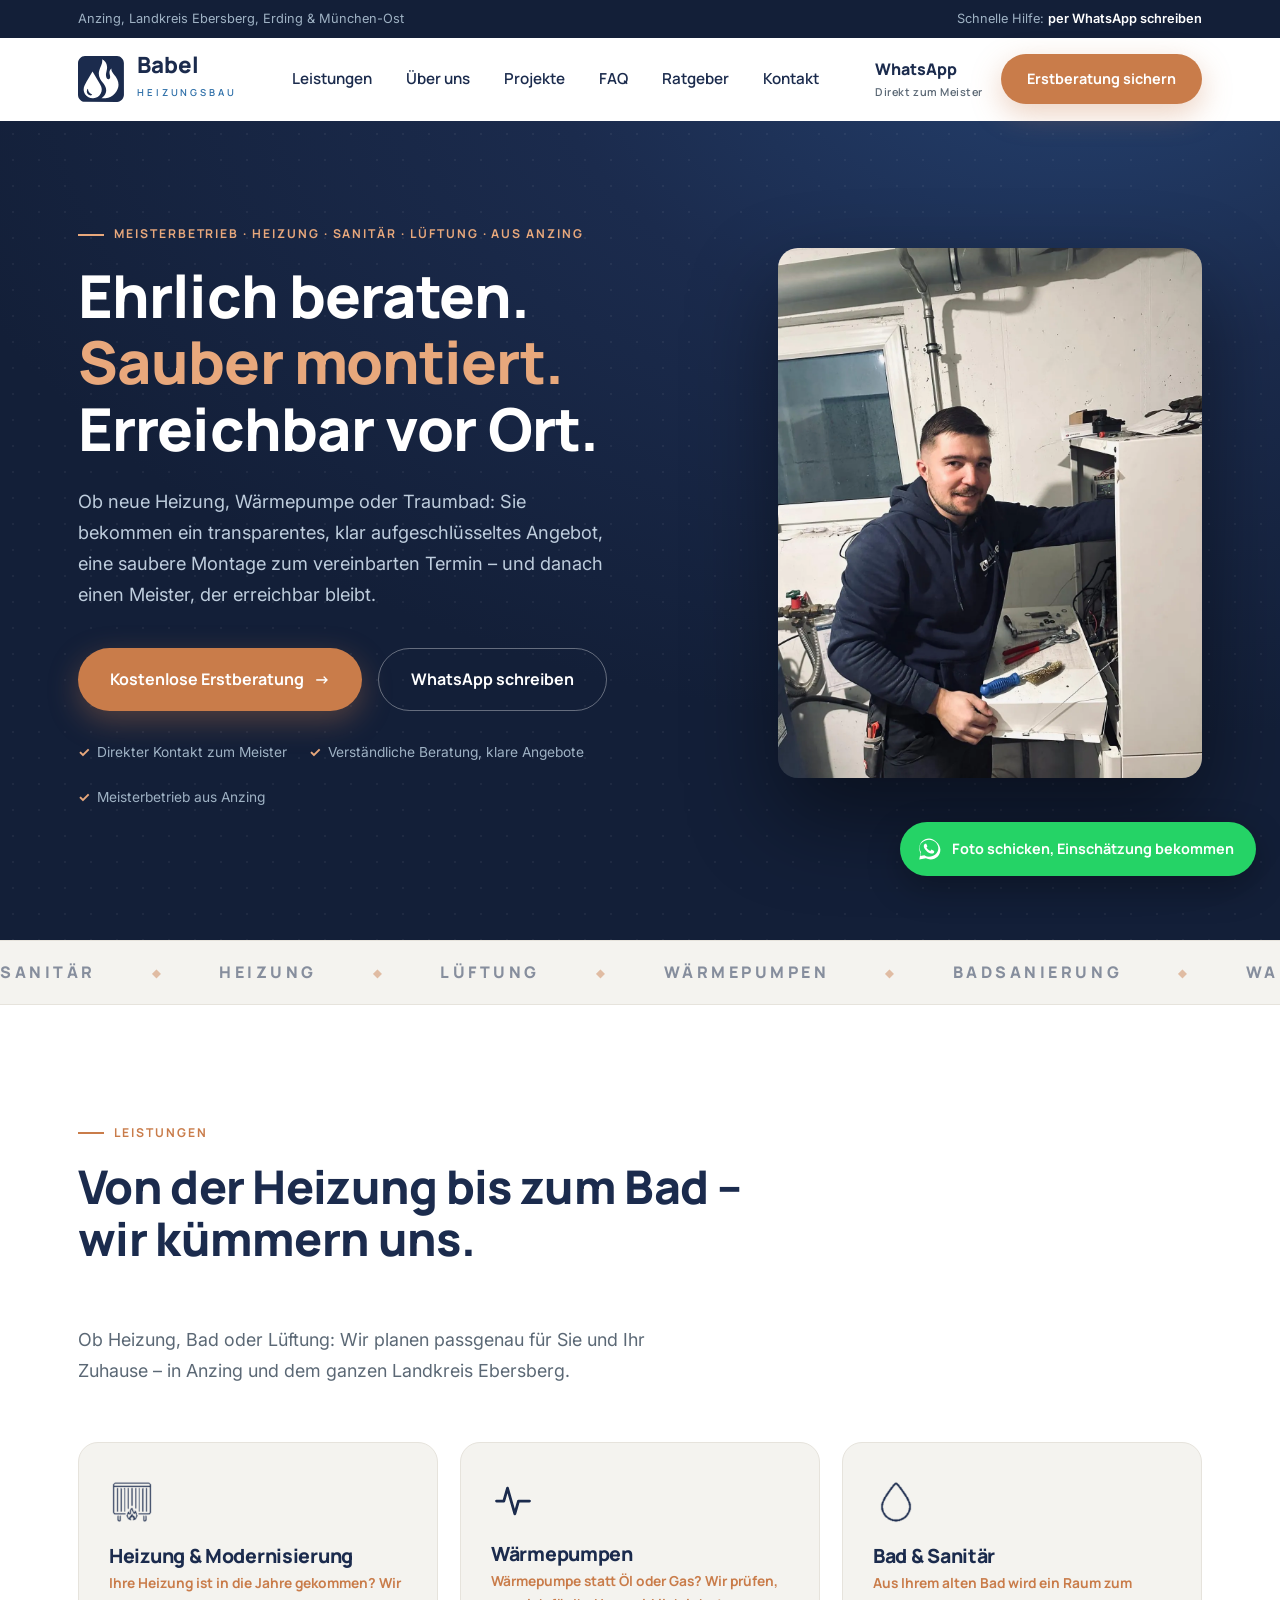
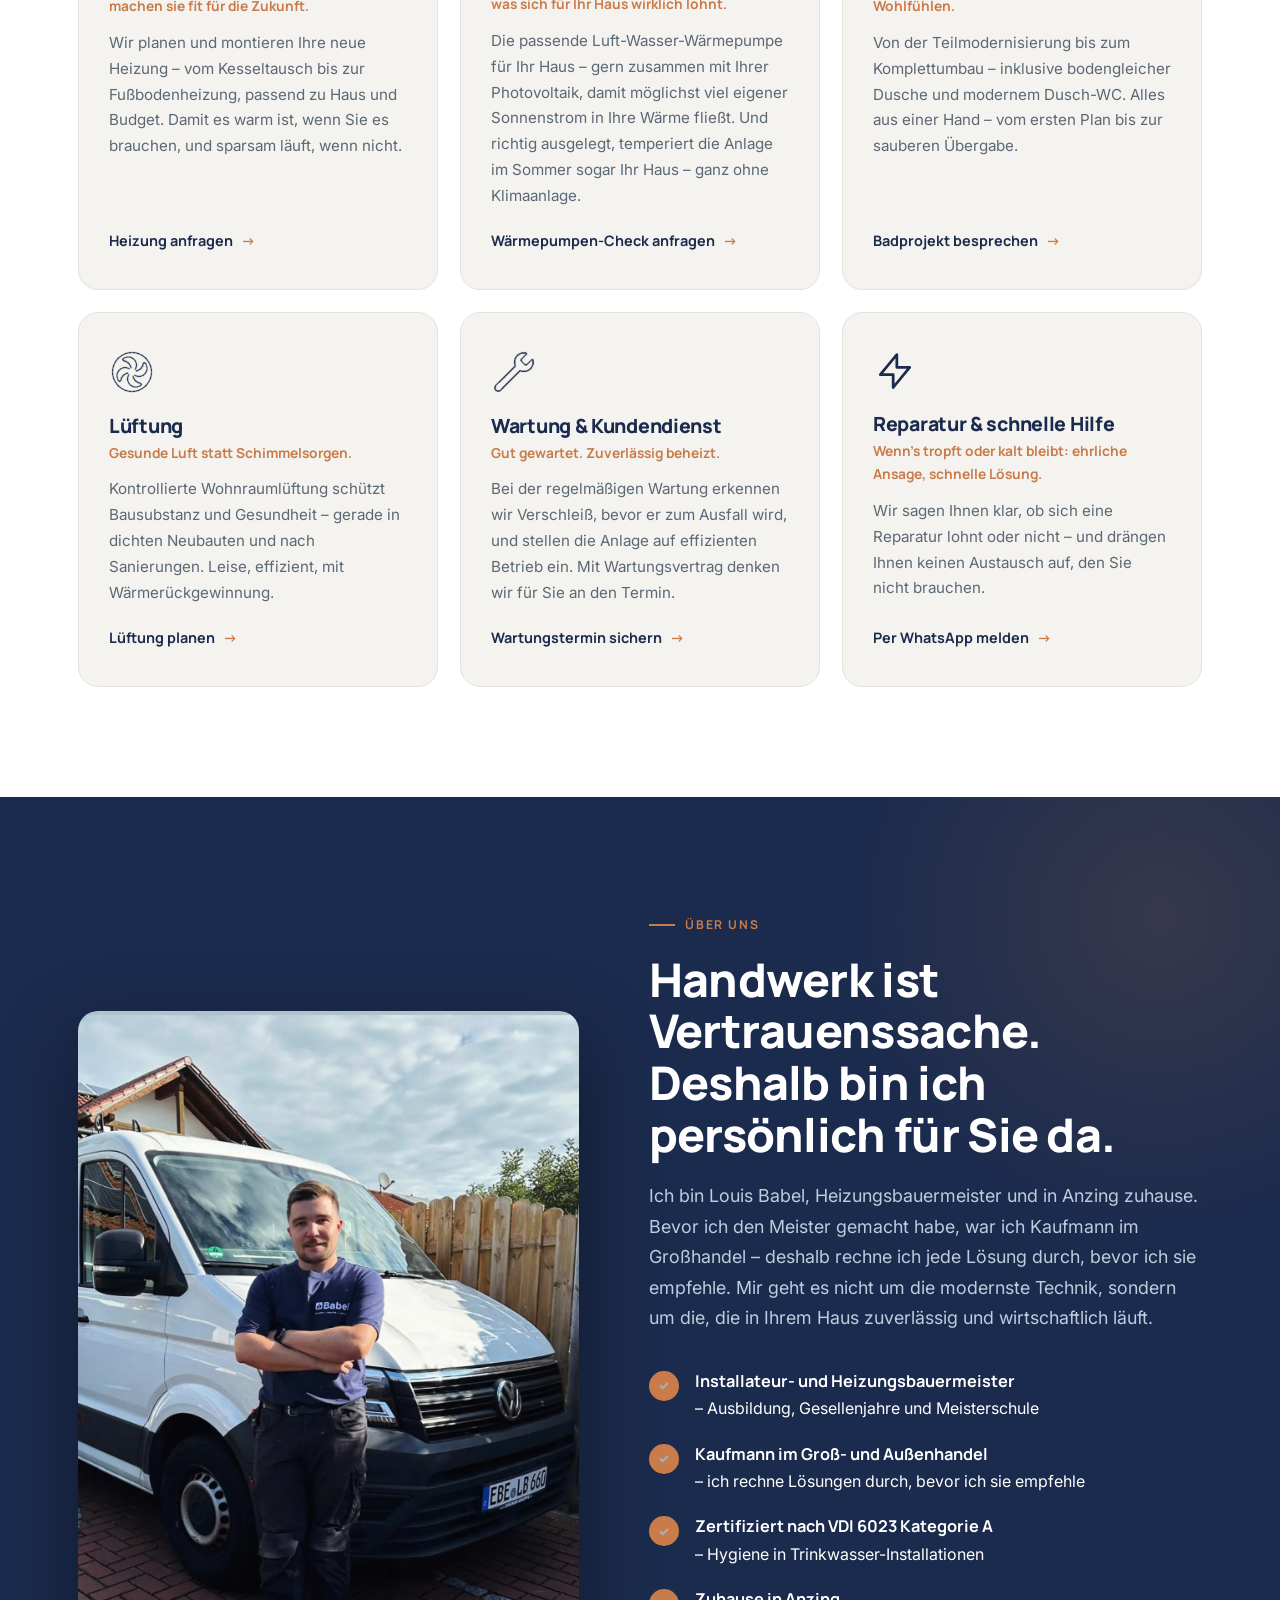
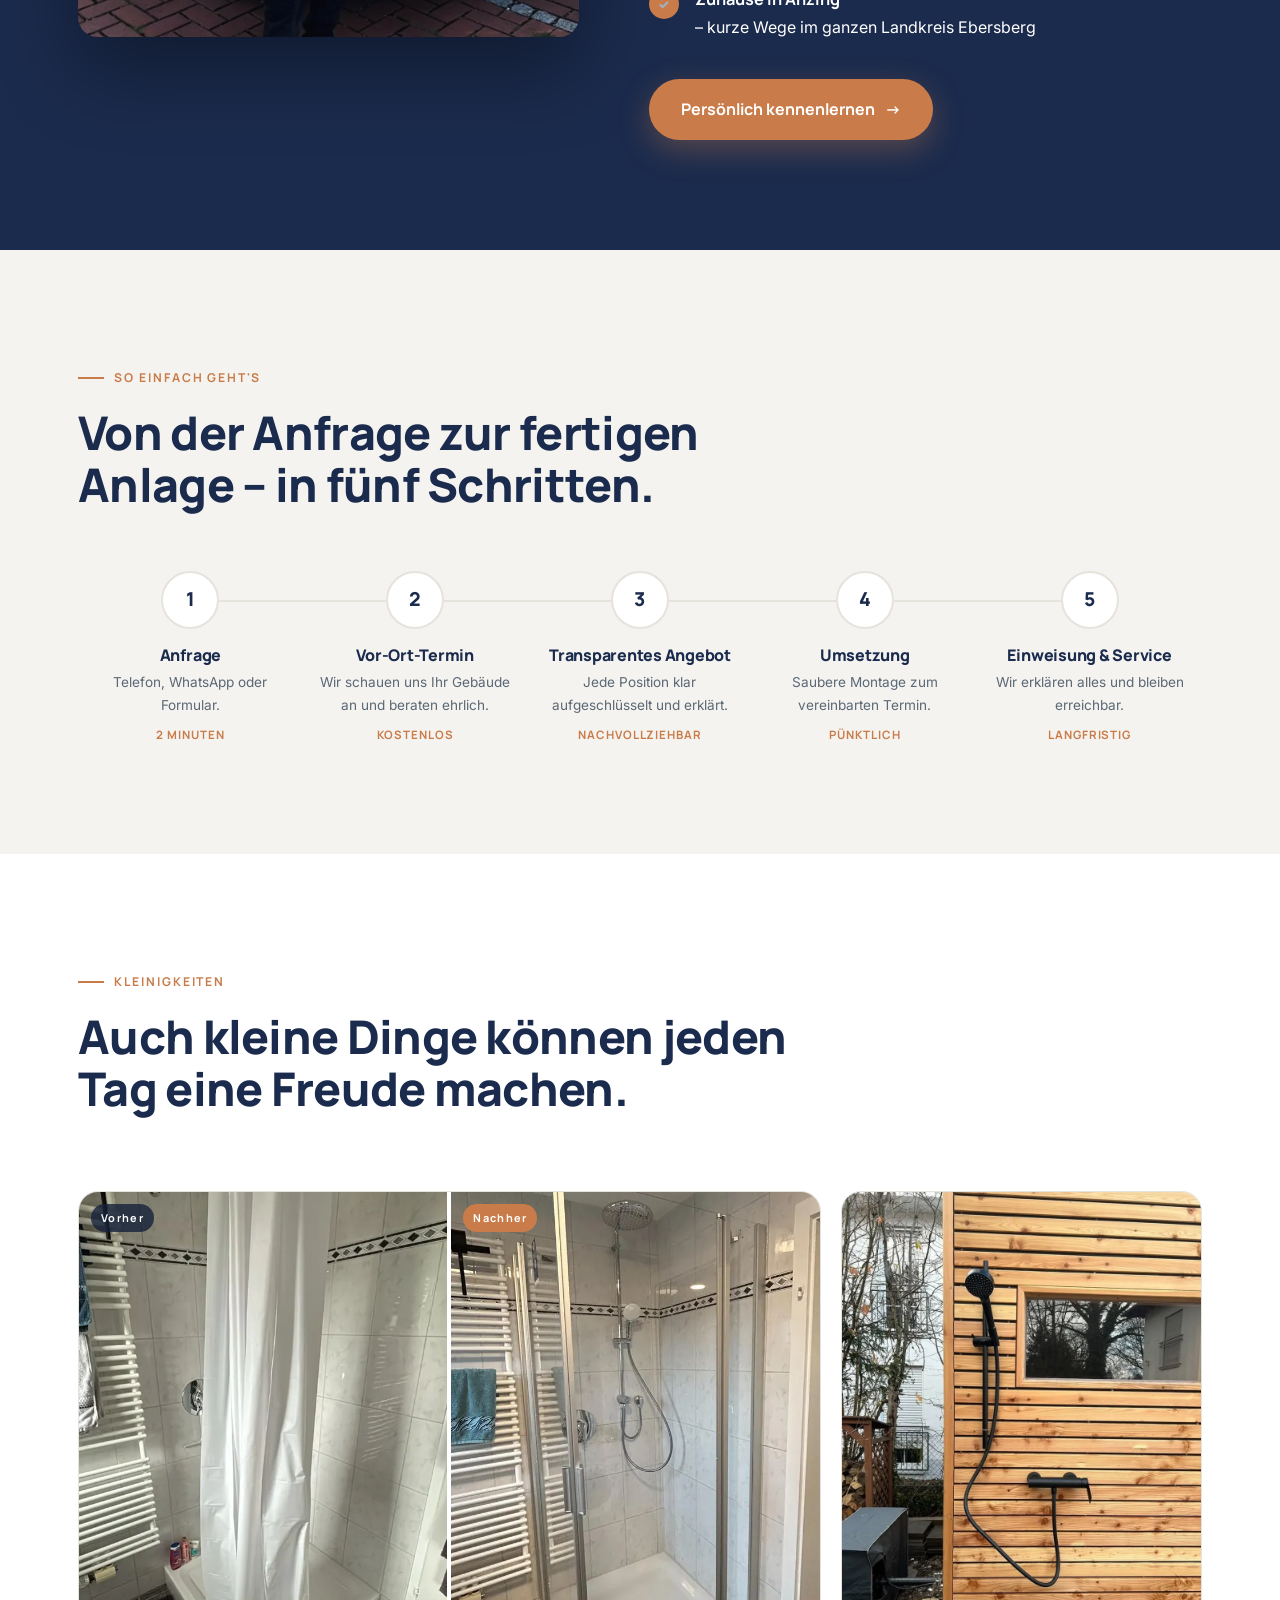
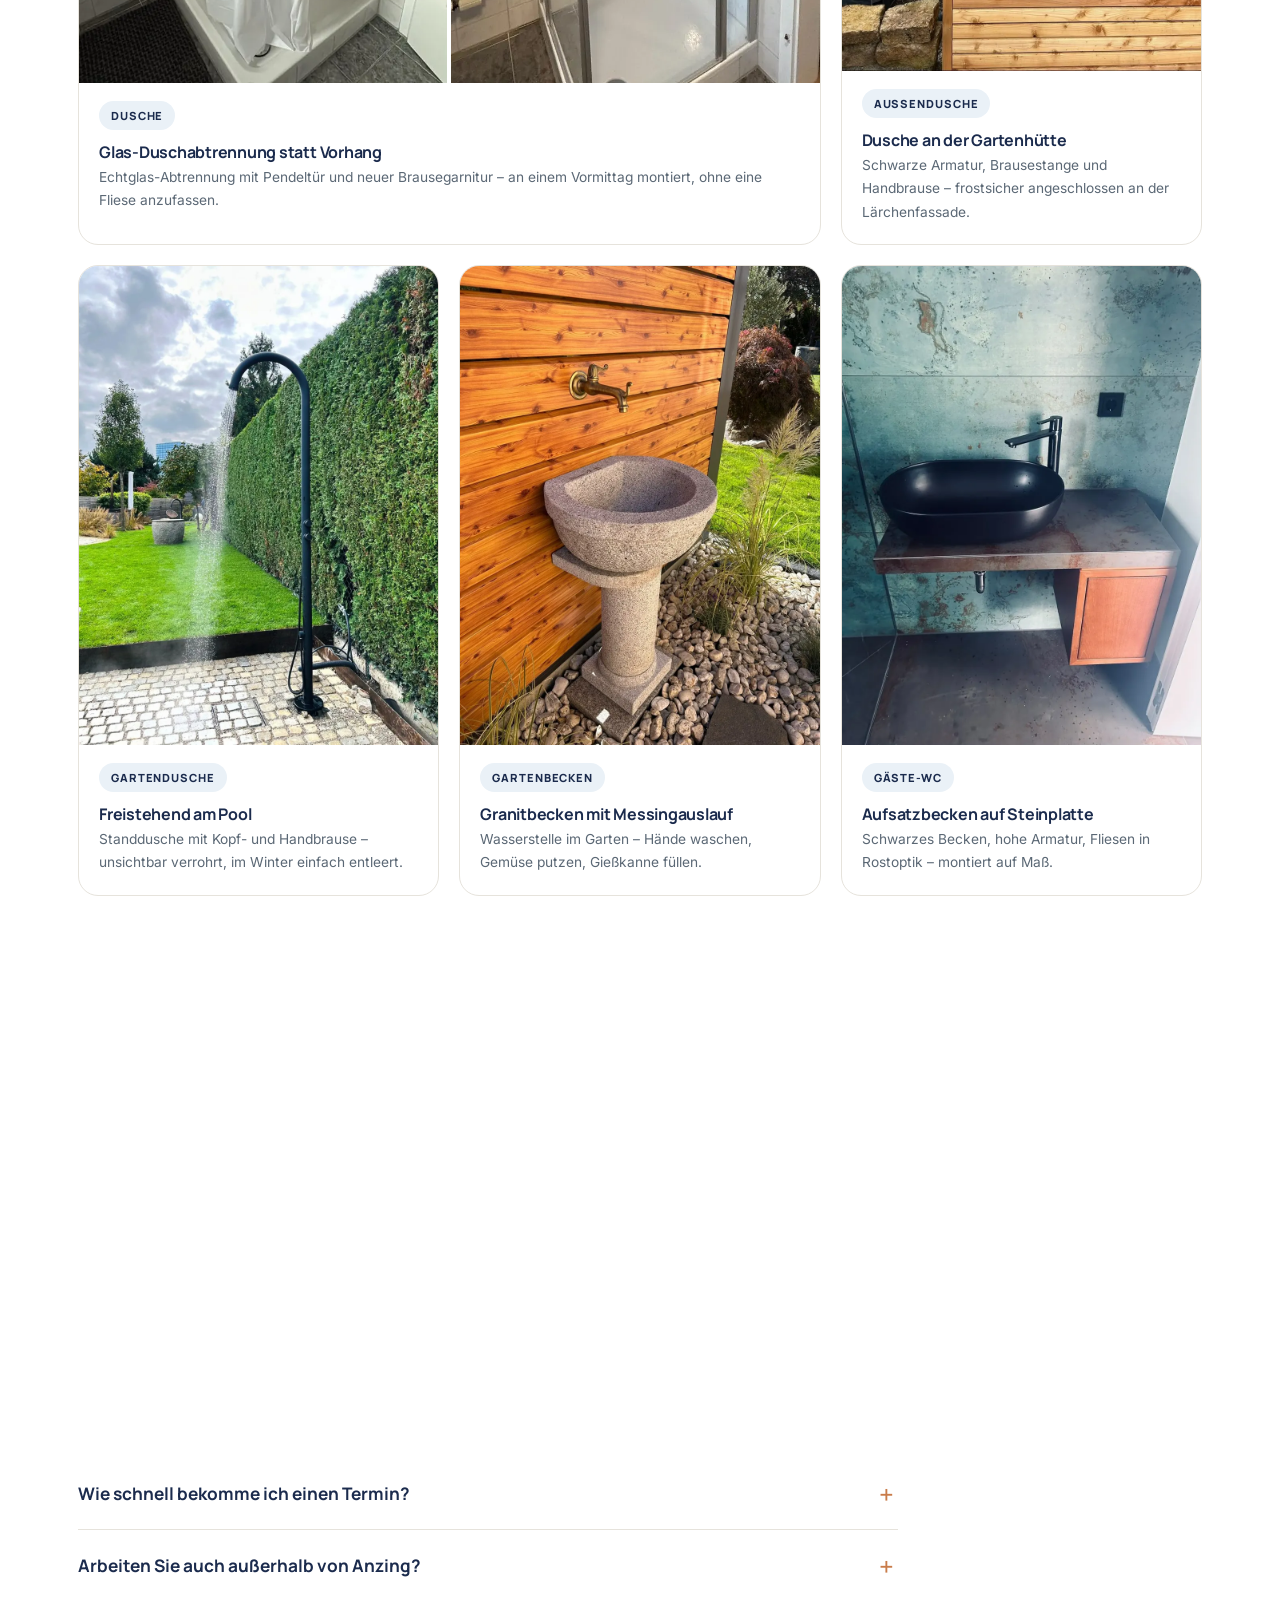
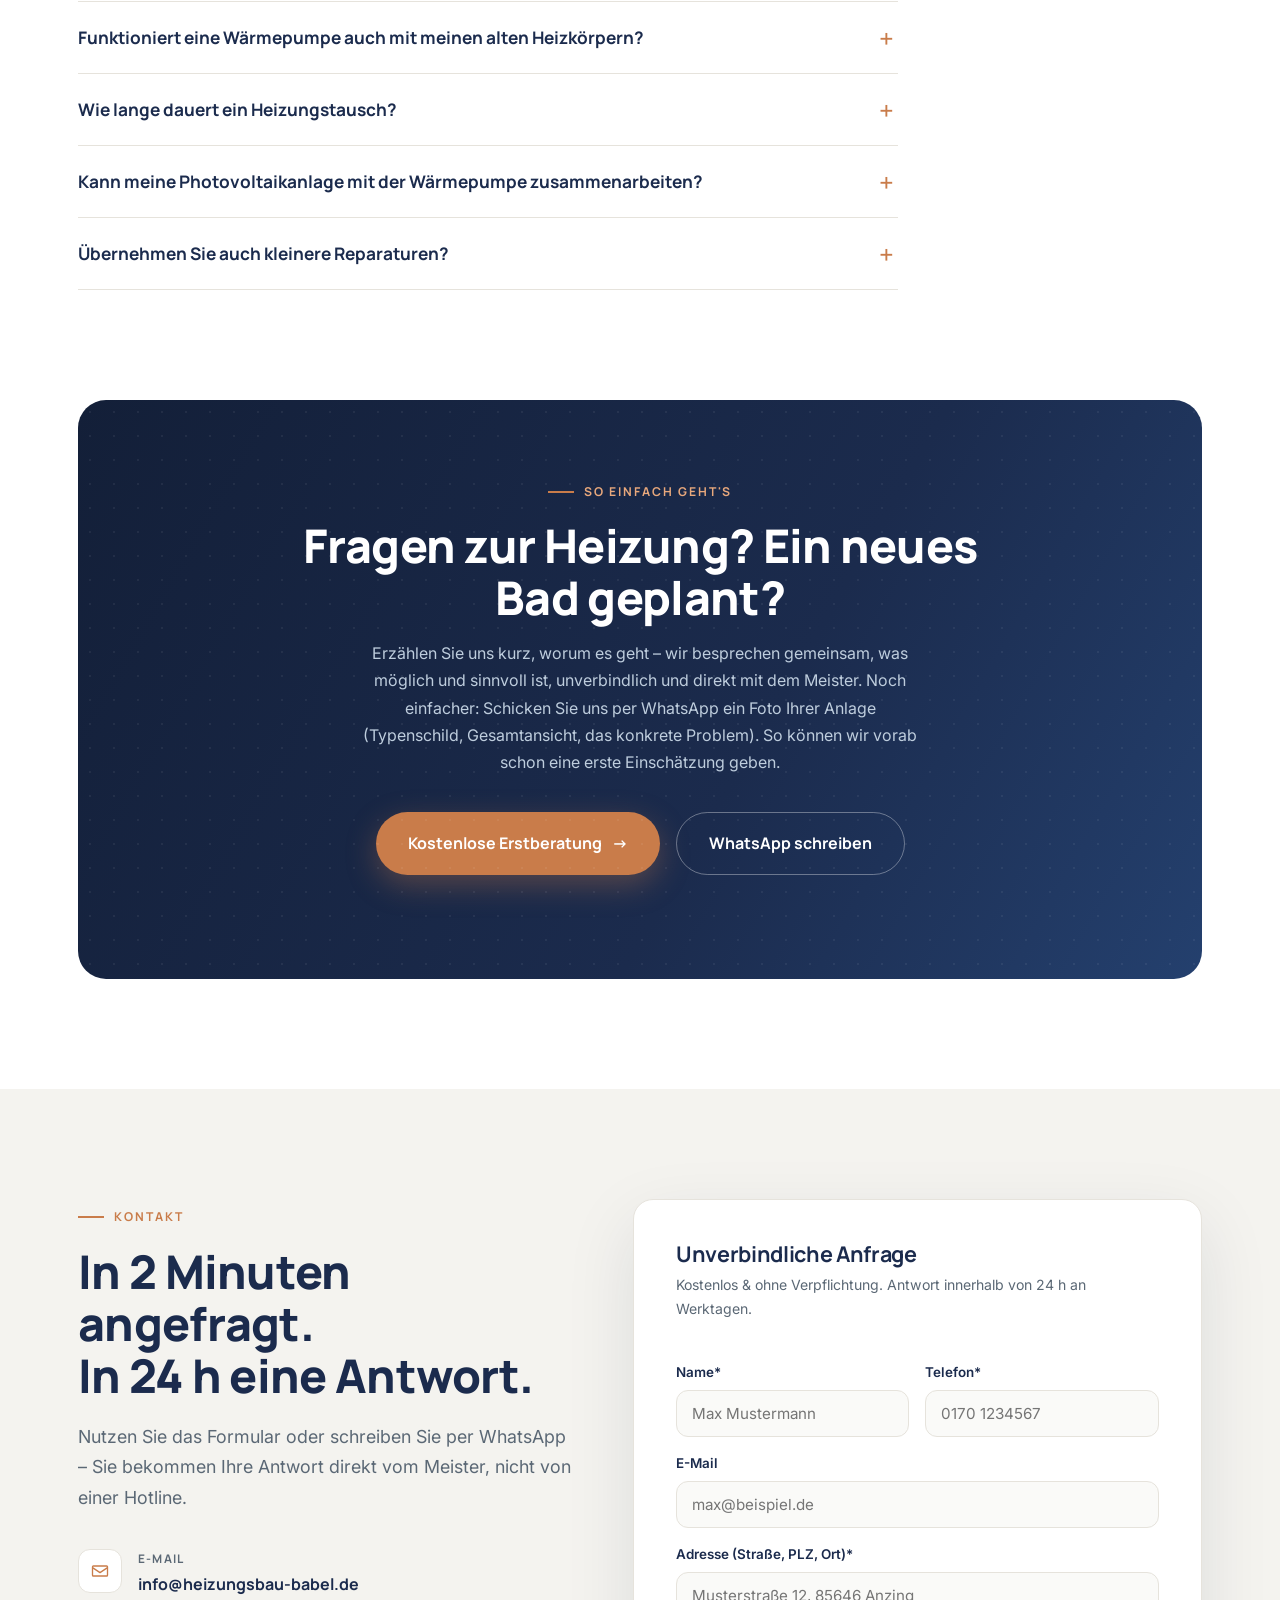
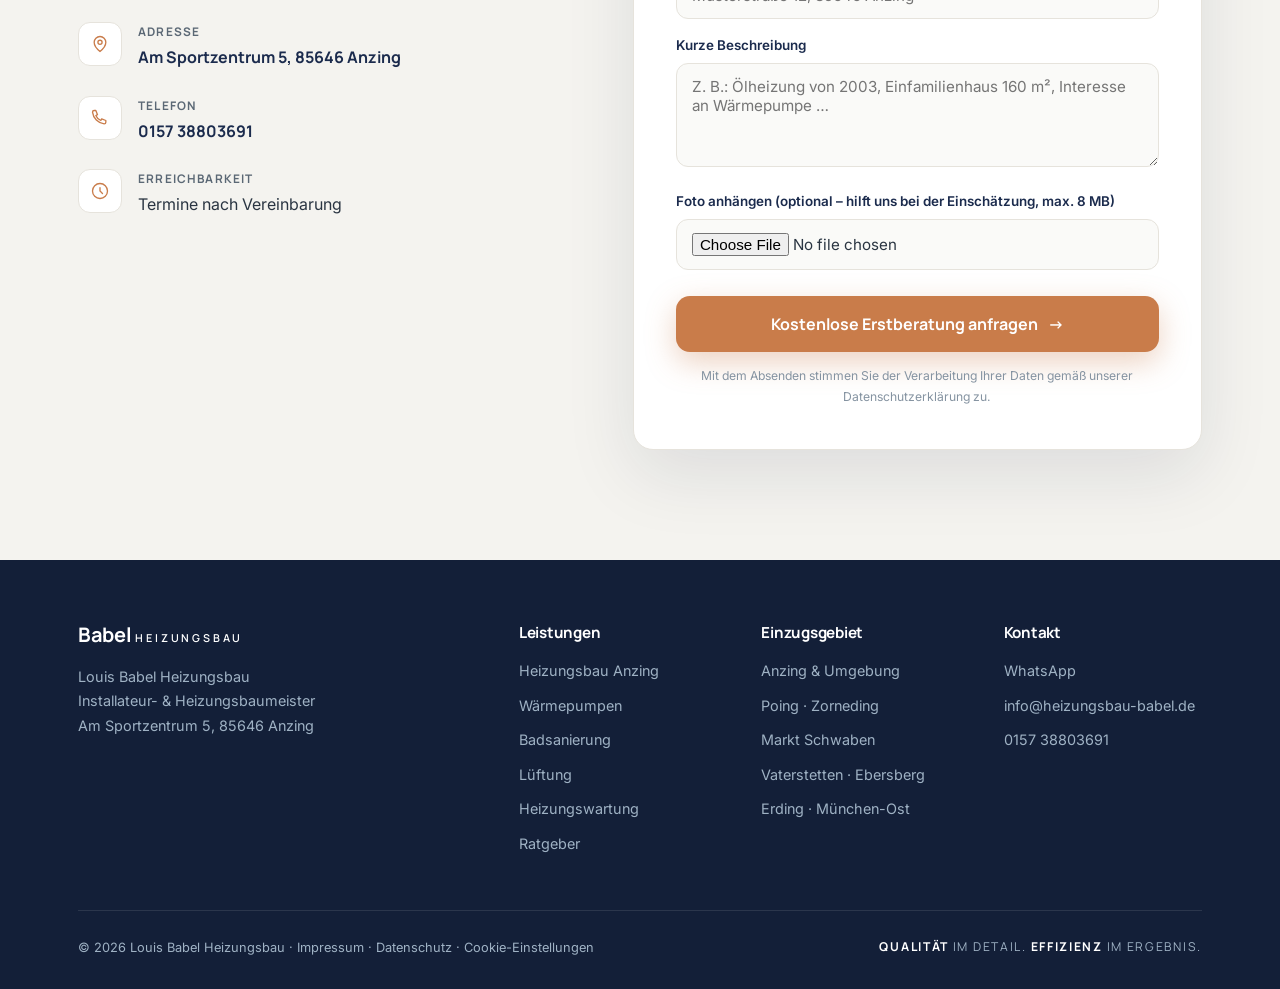
==== index.html @ 6661186c "Kleinigkeiten: Kartentitel Co-Authored-By: Claude Fable 5.1 <noreply@anthropic.com> Claude-Session: " ====
<!DOCTYPE html>
<html lang="de">
<head>
<meta charset="UTF-8">
<meta name="viewport" content="width=device-width, initial-scale=1.0">
<title>Heizungsbauer Anzing | Wärmepumpe, Heizung & Bad – Babel Heizungsbau</title>
<meta name="description" content="Meisterbetrieb für Heizung, Wärmepumpen, Bad & Lüftung in Anzing und dem Landkreis Ebersberg. Transparente Angebote, saubere Montage, ein Ansprechpartner. Jetzt kostenlose Erstberatung anfragen.">
<link rel="canonical" href="https://www.heizungsbau-babel.de/">
<meta property="og:title" content="Babel Heizungsbau – Ein warmes Zuhause. Klare Kosten. Ein Ansprechpartner.">
<meta property="og:description" content="Heizung, Wärmepumpe, Bad und Lüftung vom Meisterbetrieb in Anzing. Kostenlose Erstberatung, transparentes Angebot, saubere Umsetzung.">
<meta property="og:type" content="website">
<meta property="og:locale" content="de_DE">
<link rel="preconnect" href="https://fonts.googleapis.com">
<link rel="preconnect" href="https://fonts.gstatic.com" crossorigin>
<link href="https://fonts.googleapis.com/css2?family=Manrope:wght@500;600;700;800&family=Inter:wght@400;500;600&display=swap" rel="stylesheet">
<style>
:root{
  --marine:#1B2B4D; --marine-dark:#131F38; --marine-soft:#24406E;
  --blau:#2E6FA8; --blau-hell:#EAF1F7;
  --kupfer:#C97C4A; --kupfer-hell:#E8A87C; --kupfer-dunkel:#B36A3C;
  --grau:#F4F3EF; --linie:#E6E3DC; --text:#2A3542; --text-soft:#5B6875; --weiss:#FFFFFF;
  --radius:20px; --ease:cubic-bezier(.22,.9,.24,1);
}
*{margin:0;padding:0;box-sizing:border-box}
html{scroll-behavior:smooth}
::selection{background:var(--kupfer);color:#fff}
body{font-family:'Inter',sans-serif;color:var(--text);line-height:1.7;background:var(--weiss);-webkit-font-smoothing:antialiased}
h1,h2,h3,h4{font-family:'Manrope',sans-serif;color:var(--marine);line-height:1.12;letter-spacing:-.015em}
img{max-width:100%;display:block}
.wrap{max-width:1180px;margin:0 auto;padding:0 28px}
section{padding:110px 0}
.kicker{display:inline-flex;align-items:center;gap:10px;font-family:'Manrope',sans-serif;font-weight:700;font-size:.76rem;letter-spacing:.16em;text-transform:uppercase;color:var(--kupfer);margin-bottom:18px}
.kicker::before{content:"";width:26px;height:2px;background:var(--kupfer)}
h2{font-size:clamp(1.9rem,3.8vw,2.9rem);font-weight:800;margin-bottom:20px;max-width:720px}
.lead{font-size:1.12rem;color:var(--text-soft);max-width:620px}
.btn{display:inline-flex;align-items:center;gap:10px;font-family:'Manrope',sans-serif;font-weight:700;font-size:1rem;padding:17px 32px;border-radius:100px;text-decoration:none;transition:transform .3s var(--ease),box-shadow .3s var(--ease),background .3s;cursor:pointer;border:none}
.btn-primary{background:var(--kupfer);color:#fff;box-shadow:0 10px 30px rgba(201,124,74,.35)}
.btn-primary:hover{background:var(--kupfer-dunkel);transform:translateY(-3px);box-shadow:0 16px 36px rgba(201,124,74,.4)}
.btn-ghost{border:1.5px solid rgba(255,255,255,.35);color:#fff;background:transparent}
.btn-ghost:hover{background:rgba(255,255,255,.1);transform:translateY(-3px)}
.btn-dark{background:var(--marine);color:#fff}
.btn-dark:hover{background:var(--marine-dark);transform:translateY(-3px)}
.btn .arr{transition:transform .3s var(--ease)}
.btn:hover .arr{transform:translateX(4px)}

/* Reveal-Animationen */
.reveal{opacity:0;transform:translateY(36px);transition:opacity .9s var(--ease),transform .9s var(--ease)}
.reveal.in{opacity:1;transform:none}
.reveal-l{opacity:0;transform:translateX(-40px);transition:opacity .9s var(--ease),transform .9s var(--ease)}
.reveal-l.in{opacity:1;transform:none}
.reveal-r{opacity:0;transform:translateX(40px);transition:opacity .9s var(--ease),transform .9s var(--ease)}
.reveal-r.in{opacity:1;transform:none}
.d1{transition-delay:.12s}.d2{transition-delay:.24s}.d3{transition-delay:.36s}.d4{transition-delay:.48s}.d5{transition-delay:.6s}
@media (prefers-reduced-motion: reduce){
  .reveal,.reveal-l,.reveal-r{opacity:1;transform:none;transition:none}
  .marquee-track{animation:none!important}
}

/* Topbar + Header */
.topbar{background:var(--marine-dark);color:#9FB2C4;font-size:.8rem;padding:8px 0}
.topbar .wrap{display:flex;justify-content:space-between;gap:16px;flex-wrap:wrap}
.topbar a{color:#fff;text-decoration:none;font-weight:600}
header{position:sticky;top:0;z-index:100;background:rgba(255,255,255,.92);backdrop-filter:blur(14px);border-bottom:1px solid transparent;transition:box-shadow .3s,border-color .3s}
header.scrolled{border-color:var(--linie);box-shadow:0 8px 30px rgba(19,31,56,.07)}
.nav{display:flex;align-items:center;justify-content:space-between;height:82px}
.logo{display:flex;align-items:center;gap:13px;text-decoration:none}
.logo-text{font-family:'Manrope',sans-serif;color:var(--marine)}
.logo-text b{display:block;font-weight:800;font-size:1.4rem;line-height:1.05}
.logo-text span{font-weight:600;font-size:.6rem;letter-spacing:.3em;color:var(--blau)}
nav ul{display:flex;gap:34px;list-style:none}
nav a{font-family:'Manrope',sans-serif;font-weight:600;font-size:.95rem;color:var(--marine);text-decoration:none;position:relative;padding:6px 0}
nav a::after{content:"";position:absolute;left:0;bottom:0;width:0;height:2px;background:var(--kupfer);transition:width .3s var(--ease)}
nav a:hover::after{width:100%}
.nav-cta{display:flex;align-items:center;gap:18px}
.tel-head{font-family:'Manrope',sans-serif;font-weight:800;color:var(--marine);text-decoration:none;font-size:1rem}
.tel-head small{display:block;font-weight:600;font-size:.68rem;color:var(--text-soft);letter-spacing:.05em}
.burger{display:none;background:none;border:none;font-size:1.7rem;color:var(--marine);cursor:pointer}

/* Hero */
.hero{background:radial-gradient(1200px 700px at 85% -10%,var(--marine-soft) 0%,var(--marine) 45%,var(--marine-dark) 100%);color:#fff;padding:96px 0 130px;position:relative;overflow:hidden}
.hero::before{content:"";position:absolute;inset:0;background-image:radial-gradient(rgba(255,255,255,.05) 1px,transparent 1px);background-size:26px 26px;pointer-events:none}
.hero .wrap{position:relative;display:grid;grid-template-columns:1.2fr .8fr;gap:64px;align-items:center}
.hero-visual{justify-self:end;width:100%;max-width:440px}
.hero .kicker{color:var(--kupfer-hell)}
.hero .kicker::before{background:var(--kupfer-hell)}
.hero h1{color:#fff;font-size:clamp(2.3rem,5vw,3.7rem);font-weight:800;margin-bottom:24px}
.hero h1 em{font-style:normal;color:var(--kupfer-hell)}
.hero p{font-size:1.14rem;color:#BECDDD;max-width:540px;margin-bottom:38px}
.hero-btns{display:flex;gap:16px;flex-wrap:wrap;margin-bottom:30px}
.hero-trust{display:flex;gap:22px;flex-wrap:wrap;font-size:.86rem;color:#9FB2C4}
.hero-trust span{display:flex;align-items:center;gap:7px}
.hero-trust b{color:var(--kupfer-hell)}
.hero-visual{position:relative}
.hero-img{border-radius:var(--radius);overflow:hidden;box-shadow:0 40px 90px rgba(0,0,0,.45);aspect-ratio:4/5;max-height:600px}
.hero-img picture,.hero-img img{display:block;width:100%;height:100%;object-fit:cover;object-position:center 30%}
.hero-img img{width:100%;aspect-ratio:4/5;object-fit:cover}
.float-card{position:absolute;left:-40px;bottom:36px;background:rgba(255,255,255,.97);color:var(--text);border-radius:16px;padding:18px 22px;max-width:270px;box-shadow:0 24px 60px rgba(0,0,0,.35);animation:floaty 5.5s ease-in-out infinite}
.float-card b{font-family:'Manrope',sans-serif;color:var(--marine);display:block;margin-bottom:4px;font-size:.95rem}
.float-card small{font-size:.82rem;color:var(--text-soft);line-height:1.5;display:block}
.badge{position:absolute;top:-20px;right:-14px;background:var(--kupfer);color:#fff;font-family:'Manrope',sans-serif;font-weight:800;font-size:.78rem;letter-spacing:.1em;padding:12px 20px;border-radius:100px;box-shadow:0 14px 34px rgba(201,124,74,.5);animation:floaty 4.5s ease-in-out infinite reverse}
@keyframes floaty{0%,100%{transform:translateY(0)}50%{transform:translateY(-10px)}}

/* Marquee */
.marquee{background:var(--grau);border-top:1px solid var(--linie);border-bottom:1px solid var(--linie);overflow:hidden;padding:18px 0}
.marquee-track{display:flex;gap:56px;white-space:nowrap;animation:marq 30s linear infinite;width:max-content}
.marquee-track span{font-family:'Manrope',sans-serif;font-weight:800;font-size:1rem;letter-spacing:.22em;color:var(--marine);opacity:.5;display:flex;align-items:center;gap:56px}
.marquee-track span::after{content:"◆";color:var(--kupfer);font-size:.7rem;opacity:.9}
@keyframes marq{to{transform:translateX(-50%)}}

/* Leistungen */
.services{background:var(--weiss)}
.sec-head{display:flex;justify-content:space-between;align-items:flex-end;gap:40px;flex-wrap:wrap;margin-bottom:56px}
.cards{display:grid;grid-template-columns:repeat(3,1fr);gap:22px}
.card{background:var(--grau);border:1px solid var(--linie);border-radius:var(--radius);padding:36px 30px;transition:transform .4s var(--ease),box-shadow .4s var(--ease),background .4s;display:flex;flex-direction:column;position:relative;overflow:hidden}
.card::after{content:"";position:absolute;inset:auto -30% -60% auto;width:220px;height:220px;border-radius:50%;background:radial-gradient(circle,rgba(201,124,74,.14),transparent 70%);opacity:0;transition:opacity .4s}
.card:hover{transform:translateY(-7px);box-shadow:0 26px 60px rgba(19,31,56,.12);background:#fff}
.card:hover::after{opacity:1}
.card .icon-img{width:46px;height:46px;margin-bottom:20px;object-fit:contain}
.card svg{width:44px;height:44px;stroke:var(--marine);margin-bottom:20px}
.card h3{font-size:1.22rem;font-weight:800;margin-bottom:4px}
.card .benefit{font-size:.86rem;font-weight:700;color:var(--kupfer);font-family:'Manrope',sans-serif;margin-bottom:12px;display:block}
.card p{font-size:.95rem;color:var(--text-soft);flex:1}
.card a{font-family:'Manrope',sans-serif;font-weight:700;font-size:.9rem;color:var(--marine);text-decoration:none;margin-top:20px;display:inline-flex;align-items:center;gap:8px}
.card a .arr{transition:transform .3s var(--ease);color:var(--kupfer)}
.card a:hover .arr{transform:translateX(5px)}

/* Warum / Nutzen */
.why{background:var(--marine);color:#fff;position:relative;overflow:hidden}
.why::before{content:"";position:absolute;right:-200px;top:-200px;width:640px;height:640px;border-radius:50%;background:radial-gradient(circle,rgba(201,124,74,.16),transparent 70%)}
.why h2,.why h3{color:#fff}
.why .wrap{display:grid;grid-template-columns:.95fr 1.05fr;gap:70px;align-items:center;position:relative}
.why-img{border-radius:var(--radius);overflow:hidden;box-shadow:0 30px 80px rgba(0,0,0,.4)}
.why-img picture{display:block;aspect-ratio:4/5}
.why-img img{display:block;width:100%;height:100%;object-fit:cover;object-position:center 20%;transition:transform 1.2s var(--ease)}
.why-img:hover img{transform:scale(1.04)}
.img-placeholder{aspect-ratio:4/5;background:linear-gradient(160deg,var(--marine-soft),var(--marine-dark));display:flex;align-items:center;justify-content:center;text-align:center;color:#7E97AE;font-family:'Manrope',sans-serif;font-weight:600;letter-spacing:.1em;font-size:.85rem;line-height:2;padding:24px}
.why .lead{color:#BECDDD}
.why-list{list-style:none;margin:34px 0 38px;display:grid;gap:18px}
.why-list li{display:flex;gap:16px;align-items:flex-start}
.why-list .tick{flex-shrink:0;width:30px;height:30px;border-radius:50%;background:var(--kupfer);display:flex;align-items:center;justify-content:center;font-weight:800;font-size:.8rem;margin-top:3px}
.why-list b{font-family:'Manrope',sans-serif;display:block;font-size:1.02rem}
.why-list span{font-size:.9rem;color:#9FB2C4}

/* Prozess */
.process{background:var(--grau)}
.steps{display:grid;grid-template-columns:repeat(5,1fr);gap:0;margin-top:60px;position:relative}
.steps::before{content:"";position:absolute;top:29px;left:9%;right:9%;height:2px;background:var(--linie)}
.step{text-align:center;padding:0 14px;position:relative}
.step-nr{width:58px;height:58px;border-radius:50%;background:#fff;border:2px solid var(--linie);color:var(--marine);font-family:'Manrope',sans-serif;font-weight:800;font-size:1.2rem;display:flex;align-items:center;justify-content:center;margin:0 auto 18px;position:relative;z-index:1;transition:background .4s,color .4s,border-color .4s,transform .4s var(--ease)}
.step:hover .step-nr{background:var(--kupfer);border-color:var(--kupfer);color:#fff;transform:scale(1.1)}
.step h4{font-size:1rem;font-weight:800;margin-bottom:6px}
.step p{font-size:.85rem;color:var(--text-soft)}
.step small{display:block;font-family:'Manrope',sans-serif;font-weight:700;font-size:.72rem;letter-spacing:.08em;color:var(--kupfer);margin-top:8px;text-transform:uppercase}

/* Referenzen */
.refs{background:var(--weiss)}
.ref-grid{display:grid;grid-template-columns:repeat(3,1fr);gap:24px}
.ref{border-radius:var(--radius);overflow:hidden;position:relative;border:1px solid var(--linie);background:#fff;transition:transform .4s var(--ease),box-shadow .4s var(--ease)}
.ref:hover{transform:translateY(-7px);box-shadow:0 30px 70px rgba(19,31,56,.14)}
.ref-img{aspect-ratio:16/11;overflow:hidden}
.ref-img img{width:100%;height:100%;object-fit:cover;transition:transform 1.1s var(--ease)}
.ref:hover .ref-img img{transform:scale(1.06)}
.ref-body{padding:26px}
.ref-body .tag{display:inline-block;background:var(--blau-hell);color:var(--marine);font-size:.7rem;font-weight:800;font-family:'Manrope',sans-serif;letter-spacing:.08em;padding:5px 12px;border-radius:100px;margin-bottom:14px}
.ref-body h3{font-size:1.08rem;margin-bottom:8px}
.ref-body p{font-size:.9rem;color:var(--text-soft)}
.ref-body em{color:var(--kupfer);font-style:normal;font-weight:600}
.ref-grid-4{grid-template-columns:repeat(3,1fr);gap:20px}
.ref-grid-4 .ref-wide{grid-column:span 2}
.ref-grid-4 .ref-wide .ref-img{aspect-ratio:auto;display:grid;grid-template-columns:1fr 1fr;gap:4px}
.ref-grid-4 .ref-wide .ref-img picture{position:relative;aspect-ratio:3/4;display:block;overflow:hidden}
.ref-grid-4 .ref-wide .ref-img img{width:100%;height:100%;object-fit:cover}
.ba-label{position:absolute;left:12px;top:12px;background:rgba(19,31,56,.78);color:#fff;font-family:'Manrope',sans-serif;font-weight:700;font-size:.68rem;letter-spacing:.12em;padding:5px 10px;border-radius:100px;z-index:2}
.ba-label.after{background:var(--kupfer)}
.ref-grid-4 .ref-img{aspect-ratio:3/4}
.ref-grid-4 .ref-body{padding:18px 20px 20px}
.ref-grid-4 .ref-body h3{font-size:1rem;margin-bottom:4px}
.ref-grid-4 .ref-body p{font-size:.86rem}

/* Stimmen */
.quotes-sec{background:var(--grau)}
.quotes{display:grid;grid-template-columns:repeat(3,1fr);gap:22px}
.quote{background:#fff;border:1px solid var(--linie);border-radius:var(--radius);padding:34px;position:relative;transition:transform .4s var(--ease),box-shadow .4s var(--ease)}
.quote:hover{transform:translateY(-6px);box-shadow:0 24px 56px rgba(19,31,56,.1)}
.quote::before{content:"“";position:absolute;top:14px;right:26px;font-family:'Manrope',sans-serif;font-size:5rem;line-height:1;color:var(--kupfer);opacity:.16}
.stars{color:var(--kupfer);letter-spacing:4px;margin-bottom:16px;font-size:.95rem}
.quote p{font-size:.97rem;color:var(--text);margin-bottom:18px}
.quote b{font-family:'Manrope',sans-serif;color:var(--marine);font-size:.88rem}
.quote small{display:block;color:var(--text-soft);font-size:.78rem}

/* FAQ */
.faq{background:var(--weiss)}
.faq-list{max-width:820px;margin-top:48px}
.faq-item{border-bottom:1px solid var(--linie)}
.faq-q{width:100%;background:none;border:none;text-align:left;font-family:'Manrope',sans-serif;font-weight:700;font-size:1.08rem;color:var(--marine);padding:24px 44px 24px 0;cursor:pointer;position:relative}
.faq-q::after{content:"+";position:absolute;right:4px;top:50%;transform:translateY(-50%);font-size:1.6rem;font-weight:500;color:var(--kupfer);transition:transform .35s var(--ease)}
.faq-item.open .faq-q::after{transform:translateY(-50%) rotate(45deg)}
.faq-a{max-height:0;overflow:hidden;transition:max-height .5s var(--ease)}
.faq-a p{padding:0 0 24px;color:var(--text-soft);font-size:.97rem;max-width:700px}

/* CTA Panel */
.cta-panel{background:var(--weiss);padding-top:0}
.cta-inner{background:linear-gradient(120deg,var(--marine-dark),var(--marine) 60%,var(--marine-soft));border-radius:28px;padding:74px 60px;text-align:center;color:#fff;position:relative;overflow:hidden}
.cta-inner::before{content:"";position:absolute;inset:0;background-image:radial-gradient(rgba(255,255,255,.06) 1px,transparent 1px);background-size:24px 24px}
.cta-inner h2{color:#fff;margin:0 auto 16px}
.cta-inner p{color:#BECDDD;max-width:560px;margin:0 auto 36px}
.cta-inner .hero-btns{justify-content:center}

/* Kontakt */
.contact{background:var(--grau)}
.contact .wrap{display:grid;grid-template-columns:1fr 1.15fr;gap:60px;align-items:start}
.c-info{list-style:none;margin-top:8px}
.c-info li{display:flex;gap:16px;margin-bottom:24px;align-items:flex-start}
.c-ic{flex-shrink:0;width:44px;height:44px;border-radius:12px;background:#fff;border:1px solid var(--linie);display:flex;align-items:center;justify-content:center}
.c-ic svg{width:20px;height:20px;stroke:var(--kupfer)}
.c-info a{color:var(--marine);font-weight:700;text-decoration:none;font-family:'Manrope',sans-serif}
.c-info span{display:block;font-size:.74rem;color:var(--text-soft);text-transform:uppercase;letter-spacing:.1em;font-family:'Manrope',sans-serif;font-weight:700;margin-bottom:2px}
form{background:#fff;border-radius:var(--radius);padding:42px;box-shadow:0 24px 70px rgba(19,31,56,.1);border:1px solid var(--linie)}
form h3{margin-bottom:6px;font-size:1.35rem}
form .form-sub{font-size:.88rem;color:var(--text-soft);margin-bottom:26px}
.f-row{display:grid;grid-template-columns:1fr 1fr;gap:16px}
label{display:block;font-size:.84rem;font-weight:600;margin:15px 0 6px;color:var(--marine)}
input,select,textarea{width:100%;padding:13px 15px;border:1.5px solid var(--linie);border-radius:12px;font-family:'Inter',sans-serif;font-size:.95rem;background:#FAFAF8;transition:border-color .3s,box-shadow .3s}
input:focus,select:focus,textarea:focus{outline:none;border-color:var(--kupfer);box-shadow:0 0 0 4px rgba(201,124,74,.12)}
form .btn{width:100%;justify-content:center;margin-top:26px;border-radius:14px}
.f-hint{font-size:.76rem;color:#8593A1;margin-top:14px;text-align:center}

/* Footer */
footer{background:var(--marine-dark);color:#9FB2C4;padding:64px 0 30px;font-size:.9rem}
.f-grid{display:grid;grid-template-columns:2fr 1fr 1fr 1fr;gap:44px;margin-bottom:44px}
footer h4{color:#fff;font-size:.95rem;margin-bottom:18px}
footer ul{list-style:none}
footer li{margin-bottom:10px}
footer a{color:#9FB2C4;text-decoration:none;transition:color .3s}
footer a:hover{color:var(--kupfer-hell)}
.f-bottom{border-top:1px solid rgba(255,255,255,.1);padding-top:26px;display:flex;justify-content:space-between;flex-wrap:wrap;gap:12px;font-size:.8rem}
.f-claim{font-family:'Manrope',sans-serif;letter-spacing:.14em;font-size:.76rem;text-transform:uppercase}
.f-claim b{color:#fff}

/* WhatsApp Float */
.wa-float{position:fixed;right:24px;bottom:24px;z-index:200;display:flex;align-items:center;gap:10px;background:#25D366;color:#fff;text-decoration:none;font-family:'Manrope',sans-serif;font-weight:700;font-size:.9rem;padding:14px 22px 14px 16px;border-radius:100px;box-shadow:0 12px 34px rgba(0,0,0,.28);transition:transform .3s var(--ease)}
.wa-float:hover{transform:scale(1.06)}
.wa-float svg{width:26px;height:26px;fill:#fff}

@media(max-width:980px){
  nav ul,.tel-head{display:none}
  .burger{display:block}
  .nav-cta{gap:12px}
  .nav-cta .btn{padding:11px 16px!important;font-size:.82rem!important;white-space:nowrap}
  header.menu-open nav ul{display:flex;flex-direction:column;gap:4px;position:absolute;top:100%;left:0;right:0;background:#fff;border-bottom:1px solid var(--linie);box-shadow:0 24px 48px rgba(19,31,56,.14);padding:14px 28px 22px}
  header.menu-open nav a{display:block;padding:13px 0;font-size:1.05rem;border-bottom:1px solid var(--linie)}
  header.menu-open nav li:last-child a{border-bottom:none}
  header.menu-open nav a::after{display:none}
  section{padding:72px 0}
  .hero .wrap,.why .wrap,.contact .wrap{grid-template-columns:1fr}
  .hero{padding:64px 0 90px}
  .hero-visual{max-width:420px;margin:0 auto;justify-self:center}
  .float-card{left:10px}
  .stats .wrap{grid-template-columns:1fr 1fr}
  .stat{border:none;padding:16px}
  .cards,.ref-grid,.quotes{grid-template-columns:1fr}
  .ref-grid-4{grid-template-columns:1fr 1fr;gap:14px}
  .ref-grid-4 .ref-wide{grid-column:span 2}
  .steps{grid-template-columns:1fr 1fr}
  .steps::before{display:none}
  .f-grid{grid-template-columns:1fr 1fr}
  .f-row{grid-template-columns:1fr}
  .cta-inner{padding:54px 26px}
}
</style>
</head>
<body>

<div class="topbar">
  <div class="wrap">
    <span>Anzing, Landkreis Ebersberg, Erding &amp; München-Ost</span>
    <span>Schnelle Hilfe: <a href="https://wa.me/4915738803691?text=Hallo%2C%20ich%20interessiere%20mich%20f%C3%BCr%20eine%20Beratung.">per WhatsApp schreiben</a></span>
  </div>
</div>

<header id="header">
  <div class="wrap nav">
    <a class="logo" href="#top" aria-label="Babel Heizungsbau – Startseite">
      <svg width="46" height="46" viewBox="0 0 214.7 213.99" aria-hidden="true"><path d="M 106.175781 174.539062 C 114.429688 159.191406 110.941406 144.453125 102.382812 130.15625 L 67.792969 72.371094 L 48.546875 105.222656 C 42.433594 115.660156 36.609375 125.546875 31.179688 136.324219 C 24.09375 150.386719 25.09375 166.25 34.007812 179.210938 C 42.207031 191.136719 56.460938 198.019531 71.664062 196.976562 C 86.332031 195.972656 99.070312 187.753906 106.175781 174.539062 Z M 158.445312 72.34375 C 156.097656 67.621094 155.539062 62.8125 156.316406 57.6875 C 150.070312 61.8125 147.277344 68.214844 146.945312 75.382812 C 146.464844 85.652344 152.242188 93.882812 149.273438 102.71875 C 148.484375 105.074219 146.308594 107.351562 144.53125 107.886719 C 138.875 109.585938 134.058594 105.390625 132.238281 99.125 C 130.449219 92.960938 129.847656 86.667969 131.132812 80.355469 L 134.757812 62.59375 C 137.511719 49.109375 134.4375 35.5625 125.941406 24.941406 C 122.355469 20.464844 118.390625 16.808594 112.800781 14.335938 C 114.378906 24.363281 112.742188 33.964844 108.71875 43.261719 C 105.59375 50.476562 102.566406 57.292969 100.003906 64.722656 C 95.15625 78.769531 96.335938 93.503906 103.605469 106.449219 C 106.753906 112.054688 110.300781 117.105469 114.257812 122.21875 C 125.144531 136.28125 135.578125 151.5 130.128906 169.804688 C 126.75 181.152344 119.335938 190.015625 109.679688 196.761719 C 116.398438 196.910156 122.363281 197.234375 128.667969 196.542969 C 146 194.632812 161.472656 186.027344 172.96875 173 C 189.757812 153.984375 194.152344 131.523438 182.851562 108.371094 C 174.875 92.027344 163.96875 83.46875 158.445312 72.34375 Z M 183.175781 213.835938 L 32.539062 213.636719 C 15.472656 213.617188 0.03125 198.382812 0.03125 181.207031 L 0 33.21875 C -0.00390625 16.03125 15.265625 0.144531 32.542969 0.148438 L 182.453125 0.1875 C 199.25 0.191406 214.140625 16.078125 214.167969 32.574219 L 214.40625 181.15625 C 213.324219 198.113281 200.429688 211.953125 183.175781 213.835938 " fill="#1B2B4D" fill-rule="nonzero"/><path d="M 55.15625 183.304688 C 44.164062 180.257812 38.621094 168.53125 42.085938 158.125 C 42.914062 155.636719 44.351562 153.644531 46.433594 152.042969 C 46.835938 164.574219 54.167969 174.816406 66.132812 178.949219 C 64.023438 182.277344 59.699219 184.566406 55.15625 183.304688 " fill="#1B2B4D"/></svg>
      <span class="logo-text"><b>Babel</b><span>HEIZUNGSBAU</span></span>
    </a>
    <nav aria-label="Hauptnavigation">
      <ul>
        <li><a href="#leistungen">Leistungen</a></li>
        <li><a href="#warum">Über uns</a></li>
        <li><a href="#referenzen">Projekte</a></li>
        <li><a href="#faq">FAQ</a></li>
        <li><a href="/blog/">Ratgeber</a></li>
        <li><a href="#kontakt">Kontakt</a></li>
      </ul>
    </nav>
    <div class="nav-cta">
      <a class="tel-head" href="https://wa.me/4915738803691?text=Hallo%2C%20ich%20interessiere%20mich%20f%C3%BCr%20eine%20Beratung.">WhatsApp<small>Direkt zum Meister</small></a>
      <a class="btn btn-primary" style="padding:13px 26px;font-size:.9rem" href="#kontakt">Erstberatung sichern</a>
      <button class="burger" aria-label="Menü öffnen">☰</button>
    </div>
  </div>
</header>

<div class="hero" id="top">
  <div class="wrap">
    <div>
      <span class="kicker reveal in">Meisterbetrieb · Heizung · Sanitär · Lüftung · aus Anzing</span>
      <h1 class="reveal in">Ehrlich beraten.<br><em>Sauber montiert.</em><br>Erreichbar vor Ort.</h1>
      <p class="reveal in d1">Ob neue Heizung, Wärmepumpe oder Traumbad: Sie bekommen ein transparentes, klar aufgeschlüsseltes Angebot, eine saubere Montage zum vereinbarten Termin – und danach einen Meister, der erreichbar bleibt.</p>
      <div class="hero-btns reveal in d2">
        <a class="btn btn-primary" href="#kontakt">Kostenlose Erstberatung <span class="arr">→</span></a>
        <a class="btn btn-ghost" href="https://wa.me/4915738803691?text=Hallo%2C%20ich%20interessiere%20mich%20f%C3%BCr%20eine%20Beratung.">WhatsApp schreiben</a>
      </div>
      <div class="hero-trust reveal in d3">
        <span><b>✓</b> Direkter Kontakt zum Meister</span>
        <span><b>✓</b> Verständliche Beratung, klare Angebote</span>
        <span><b>✓</b> Meisterbetrieb aus Anzing</span>
      </div>
    </div>
    <div class="hero-visual reveal in d2">
      <div class="hero-img">
        <picture>
          <source srcset="images/louis-babel-heizungsbauermeister-anzing.webp" type="image/webp">
          <img src="images/louis-babel-heizungsbauermeister-anzing.jpg" alt="Louis Babel, Installateur- und Heizungsbauermeister aus Anzing, bei der Arbeit an einer Heizungsanlage" width="1200" height="1600" fetchpriority="high">
        </picture>
      </div>
    </div>
  </div>
</div>


<div class="marquee" aria-hidden="true">
  <div class="marquee-track">
    <span>SANITÄR</span><span>HEIZUNG</span><span>LÜFTUNG</span><span>WÄRMEPUMPEN</span><span>BADSANIERUNG</span><span>WARTUNG</span>
    <span>SANITÄR</span><span>HEIZUNG</span><span>LÜFTUNG</span><span>WÄRMEPUMPEN</span><span>BADSANIERUNG</span><span>WARTUNG</span>
  </div>
</div>

<section class="services" id="leistungen">
  <div class="wrap">
    <div class="sec-head">
      <div>
        <span class="kicker reveal">Leistungen</span>
        <h2 class="reveal">Von der Heizung bis zum Bad –<br>wir kümmern uns.</h2>
      </div>
      <p class="lead reveal d1">Ob Heizung, Bad oder Lüftung: Wir planen passgenau für Sie und Ihr Zuhause – in Anzing und dem ganzen Landkreis Ebersberg.</p>
    </div>
    <div class="cards">
      <div class="card reveal">
        <img class="icon-img" alt="" src="[data-uri]">
        <h3>Heizung &amp; Modernisierung</h3>
        <span class="benefit">Ihre Heizung ist in die Jahre gekommen? Wir machen sie fit für die Zukunft.</span>
        <p>Wir planen und montieren Ihre neue Heizung – vom Kesseltausch bis zur Fußbodenheizung, passend zu Haus und Budget. Damit es warm ist, wenn Sie es brauchen, und sparsam läuft, wenn nicht.</p>
        <a href="#kontakt">Heizung anfragen <span class="arr">→</span></a>
      </div>
      <div class="card reveal d1">
        <svg fill="none" stroke-width="1.5" viewBox="0 0 24 24"><path d="M3 12h4l2-7 4 14 2-7h6" stroke-linecap="round" stroke-linejoin="round"/></svg>
        <h3>Wärmepumpen</h3>
        <span class="benefit">Wärmepumpe statt Öl oder Gas? Wir prüfen, was sich für Ihr Haus wirklich lohnt.</span>
        <p>Die passende Luft-Wasser-Wärmepumpe für Ihr Haus – gern zusammen mit Ihrer Photovoltaik, damit möglichst viel eigener Sonnenstrom in Ihre Wärme fließt. Und richtig ausgelegt, temperiert die Anlage im Sommer sogar Ihr Haus – ganz ohne Klimaanlage.</p>
        <a href="#kontakt">Wärmepumpen-Check anfragen <span class="arr">→</span></a>
      </div>
      <div class="card reveal d2">
        <img class="icon-img" alt="" src="[data-uri]">
        <h3>Bad &amp; Sanitär</h3>
        <span class="benefit">Aus Ihrem alten Bad wird ein Raum zum Wohlfühlen.</span>
        <p>Von der Teilmodernisierung bis zum Komplettumbau – inklusive bodengleicher Dusche und modernem Dusch-WC. Alles aus einer Hand – vom ersten Plan bis zur sauberen Übergabe.</p>
        <a href="#kontakt">Badprojekt besprechen <span class="arr">→</span></a>
      </div>
      <div class="card reveal">
        <img class="icon-img" alt="" src="[data-uri]">
        <h3>Lüftung</h3>
        <span class="benefit">Gesunde Luft statt Schimmelsorgen.</span>
        <p>Kontrollierte Wohnraumlüftung schützt Bausubstanz und Gesundheit – gerade in dichten Neubauten und nach Sanierungen. Leise, effizient, mit Wärmerückgewinnung.</p>
        <a href="#kontakt">Lüftung planen <span class="arr">→</span></a>
      </div>
      <div class="card reveal d1">
        <img class="icon-img" alt="" src="[data-uri]">
        <h3>Wartung &amp; Kundendienst</h3>
        <span class="benefit">Gut gewartet. Zuverlässig beheizt.</span>
        <p>Bei der regelmäßigen Wartung erkennen wir Verschleiß, bevor er zum Ausfall wird, und stellen die Anlage auf effizienten Betrieb ein. Mit Wartungsvertrag denken wir für Sie an den Termin.</p>
        <a href="#kontakt">Wartungstermin sichern <span class="arr">→</span></a>
      </div>
      <div class="card reveal d2">
        <svg fill="none" stroke-width="1.5" viewBox="0 0 24 24"><path d="M13 10V3L4 14h7v7l9-11h-7z" stroke-linecap="round" stroke-linejoin="round"/></svg>
        <h3>Reparatur &amp; schnelle Hilfe</h3>
        <span class="benefit">Wenn's tropft oder kalt bleibt: ehrliche Ansage, schnelle Lösung.</span>
        <p>Wir sagen Ihnen klar, ob sich eine Reparatur lohnt oder nicht – und drängen Ihnen keinen Austausch auf, den Sie nicht brauchen.</p>
        <a href="https://wa.me/4915738803691?text=Hallo%2C%20ich%20interessiere%20mich%20f%C3%BCr%20eine%20Beratung.">Per WhatsApp melden <span class="arr">→</span></a>
      </div>
    </div>
  </div>
</section>

<section class="why" id="warum">
  <div class="wrap">
    <div class="why-img reveal-l">
      <picture>
        <source srcset="images/louis-babel-transporter.webp" type="image/webp">
        <img src="images/louis-babel-transporter.jpg" alt="Louis Babel, Installateur- und Heizungsbauermeister, vor seinem Firmenfahrzeug in Anzing" width="1200" height="1536" loading="lazy">
      </picture>
    </div>
    <div>
      <span class="kicker reveal">Über uns</span>
      <h2 class="reveal">Handwerk ist Vertrauenssache. Deshalb bin ich persönlich für Sie da.</h2>
      <p class="lead reveal d1">Ich bin Louis Babel, Heizungsbauermeister und in Anzing zuhause. Bevor ich den Meister gemacht habe, war ich Kaufmann im Großhandel – deshalb rechne ich jede Lösung durch, bevor ich sie empfehle. Mir geht es nicht um die modernste Technik, sondern um die, die in Ihrem Haus zuverlässig und wirtschaftlich läuft.</p>
      <ul class="why-list">
        <li class="reveal d1"><span class="tick">✓</span><div><b>Installateur- und Heizungsbauermeister</b> – Ausbildung, Gesellenjahre und Meisterschule</div></li>
        <li class="reveal d2"><span class="tick">✓</span><div><b>Kaufmann im Groß- und Außenhandel</b> – ich rechne Lösungen durch, bevor ich sie empfehle</div></li>
        <li class="reveal d3"><span class="tick">✓</span><div><b>Zertifiziert nach VDI 6023 Kategorie A</b> – Hygiene in Trinkwasser-Installationen</div></li>
        <li class="reveal d4"><span class="tick">✓</span><div><b>Zuhause in Anzing</b> – kurze Wege im ganzen Landkreis Ebersberg</div></li>
      </ul>
      <a class="btn btn-primary reveal d4" href="#kontakt">Persönlich kennenlernen <span class="arr">→</span></a>
    </div>
  </div>
</section>

<section class="process" id="ablauf">
  <div class="wrap">
    <span class="kicker reveal">So einfach geht's</span>
    <h2 class="reveal">Von der Anfrage zur fertigen Anlage – in fünf Schritten.</h2>
    <div class="steps">
      <div class="step reveal"><div class="step-nr">1</div><h4>Anfrage</h4><p>Telefon, WhatsApp oder Formular.</p><small>2 Minuten</small></div>
      <div class="step reveal d1"><div class="step-nr">2</div><h4>Vor-Ort-Termin</h4><p>Wir schauen uns Ihr Gebäude an und beraten ehrlich.</p><small>Kostenlos</small></div>
      <div class="step reveal d2"><div class="step-nr">3</div><h4>Transparentes Angebot</h4><p>Jede Position klar aufgeschlüsselt und erklärt.</p><small>Nachvollziehbar</small></div>
      <div class="step reveal d3"><div class="step-nr">4</div><h4>Umsetzung</h4><p>Saubere Montage zum vereinbarten Termin.</p><small>Pünktlich</small></div>
      <div class="step reveal d4"><div class="step-nr">5</div><h4>Einweisung &amp; Service</h4><p>Wir erklären alles und bleiben erreichbar.</p><small>Langfristig</small></div>
    </div>
  </div>
</section>

<section class="refs" id="referenzen">
  <div class="wrap">
    <div class="sec-head">
      <div>
        <span class="kicker reveal">Kleinigkeiten</span>
        <h2 class="reveal">Auch kleine Dinge können jeden Tag eine Freude machen.</h2>
      </div>
    </div>
    <div class="ref-grid ref-grid-4">
      <div class="ref ref-wide reveal">
        <div class="ref-img">
          <picture><span class="ba-label">Vorher</span><source srcset="images/projekt-dusche-vorher-vorhang.webp" type="image/webp"><img src="images/projekt-dusche-vorher-vorhang.jpg" alt="Duschwanne mit Duschvorhang an Rundstange – vor dem Umbau" loading="lazy" width="594" height="1200"></picture>
          <picture><span class="ba-label after">Nachher</span><source srcset="images/projekt-dusche-nachher-glaswand.webp" type="image/webp"><img src="images/projekt-dusche-nachher-glaswand.jpg" alt="Dieselbe Dusche mit Echtglas-Duschabtrennung und neuer Brausegarnitur – nach dem Umbau" loading="lazy" width="658" height="1200"></picture>
        </div>
        <div class="ref-body"><span class="tag">DUSCHE</span><h3>Glas-Duschabtrennung statt Vorhang</h3><p>Echtglas-Abtrennung mit Pendeltür und neuer Brausegarnitur – an einem Vormittag montiert, ohne eine Fliese anzufassen.</p></div>
      </div>
      <div class="ref reveal">
        <div class="ref-img"><picture><source srcset="images/projekt-aussendusche-laerchenholz.webp" type="image/webp"><img src="images/projekt-aussendusche-laerchenholz.jpg" alt="Außendusche mit schwarzer Armatur an einer Lärchenholz-Fassade" loading="lazy" width="898" height="1200"></picture></div>
        <div class="ref-body"><span class="tag">AUSSENDUSCHE</span><h3>Dusche an der Gartenhütte</h3><p>Schwarze Armatur, Brausestange und Handbrause – frostsicher angeschlossen an der Lärchenfassade.</p></div>
      </div>
      <div class="ref reveal d1">
        <div class="ref-img"><picture><source srcset="images/projekt-gartendusche-schwarz.webp" type="image/webp"><img src="images/projekt-gartendusche-schwarz.jpg" alt="Freistehende schwarze Gartendusche vor einer Hecke" loading="lazy" width="900" height="1200"></picture></div>
        <div class="ref-body"><span class="tag">GARTENDUSCHE</span><h3>Freistehend am Pool</h3><p>Standdusche mit Kopf- und Handbrause – unsichtbar verrohrt, im Winter einfach entleert.</p></div>
      </div>
      <div class="ref reveal d2">
        <div class="ref-img"><picture><source srcset="images/projekt-gartenwaschbecken-granit-messing.webp" type="image/webp"><img src="images/projekt-gartenwaschbecken-granit-messing.jpg" alt="Granit-Waschbecken mit Messing-Wandauslauf an einer Holzfassade im Garten" loading="lazy" width="900" height="1200"></picture></div>
        <div class="ref-body"><span class="tag">GARTENBECKEN</span><h3>Granitbecken mit Messingauslauf</h3><p>Wasserstelle im Garten – Hände waschen, Gemüse putzen, Gießkanne füllen.</p></div>
      </div>
      <div class="ref reveal d3">
        <div class="ref-img"><picture><source srcset="images/projekt-waschtisch-aufsatzbecken-schwarz.webp" type="image/webp"><img src="images/projekt-waschtisch-aufsatzbecken-schwarz.jpg" alt="Schwarzes Aufsatzwaschbecken auf Steinplatte vor Wandfliesen in Rostoptik" loading="lazy" width="898" height="1200"></picture></div>
        <div class="ref-body"><span class="tag">GÄSTE-WC</span><h3>Aufsatzbecken auf Steinplatte</h3><p>Schwarzes Becken, hohe Armatur, Fliesen in Rostoptik – montiert auf Maß.</p></div>
      </div>
    </div>
  </div>
</section>

<section class="quotes-sec" id="stimmen" hidden style="display:none">
  <div class="wrap">
    <span class="kicker reveal">Kundenstimmen</span>
    <h2 class="reveal">Das sagen Nachbarn aus Ihrer Region.</h2>
    <div class="quotes" style="margin-top:48px">
      <div class="quote reveal"><div class="stars">★★★★★</div><p>„Von der Beratung bis zur Übergabe alles top. Termine wurden eingehalten, die Baustelle war jeden Abend aufgeräumt."</p><b>Familie M.</b><small>Heizungstausch · Anzing</small></div>
      <div class="quote reveal d1"><div class="stars">★★★★★</div><p>„Endlich ein Handwerker, der erklärt, was er macht und warum. Die Wärmepumpe läuft seit einem Jahr einwandfrei."</p><b>H. K.</b><small>Wärmepumpe · Zorneding</small></div>
      <div class="quote reveal d2"><div class="stars">★★★★★</div><p>„Schnelle Hilfe, als die Heizung mitten im Winter ausfiel. Ehrliche Empfehlung statt teurem Schnellschuss."</p><b>S. B.</b><small>Reparatur · Vaterstetten</small></div>
    </div>
  </div>
</section>

<section class="faq" id="faq">
  <div class="wrap">
    <span class="kicker reveal">Häufige Fragen</span>
    <h2 class="reveal">Was Kunden uns vor dem ersten Termin fragen.</h2>
    <div class="faq-list">
      <div class="faq-item reveal">
        <button class="faq-q">Was kostet eine neue Heizung oder Wärmepumpe?</button>
        <div class="faq-a"><p>Ehrliche Antwort: Das hängt von Ihrem Gebäude ab – Dämmung, Heizflächen, Warmwasserbedarf. Pauschalpreise aus dem Internet sind selten seriös. Deshalb kommen wir kostenlos vorbei, schauen uns alles an und Sie bekommen ein transparentes Angebot, in dem jede Position nachvollziehbar aufgeschlüsselt ist. Erst dann entscheiden Sie.</p></div>
      </div>
      <div class="faq-item reveal">
        <button class="faq-q">Lohnt sich eine Wärmepumpe auch im Altbau?</button>
        <div class="faq-a"><p>Oft ja – aber nicht immer. Entscheidend sind Dämmstandard, Heizkörperflächen und Vorlauftemperaturen. Wir prüfen das ehrlich vor Ort und sagen Ihnen auch, wenn eine andere Lösung besser passt. Sie bekommen eine Empfehlung, keine Verkaufsshow.</p></div>
      </div>
      <div class="faq-item reveal">
        <button class="faq-q">Wie schnell bekomme ich einen Termin?</button>
        <div class="faq-a"><p>Auf Anfragen antworten wir innerhalb von 24 Stunden an Werktagen. Beratungstermine finden in der Regel innerhalb von ein bis zwei Wochen statt – bei Ausfällen und Notfällen deutlich schneller. Im Zweifel schreiben Sie uns einfach kurz per WhatsApp oder über das Formular.</p></div>
      </div>
      <div class="faq-item reveal">
        <button class="faq-q">Arbeiten Sie auch außerhalb von Anzing?</button>
        <div class="faq-a"><p>Ja. Unser Einzugsgebiet umfasst den Landkreis Ebersberg und München-Ost – unter anderem Poing, Zorneding, Markt Schwaben, Vaterstetten, Ebersberg, Erding, Kirchheim und Parsdorf.</p></div>
      </div>
      <div class="faq-item reveal">
        <button class="faq-q">Funktioniert eine Wärmepumpe auch mit meinen alten Heizkörpern?</button>
        <div class="faq-a"><p>Häufig ja. Entscheidend ist, ob die Heizkörper bei niedrigeren Vorlauftemperaturen noch genug Wärme abgeben. Das prüfen wir Raum für Raum – oft reicht es, einzelne Heizkörper zu vergrößern oder zu tauschen, statt alles neu zu machen. Fußbodenheizung ist ideal, aber keine Voraussetzung.</p></div>
      </div>
      <div class="faq-item reveal">
        <button class="faq-q">Wie lange dauert ein Heizungstausch?</button>
        <div class="faq-a"><p>Der reine Tausch eines Kessels dauert in der Regel zwei bis vier Arbeitstage, eine Umstellung auf Wärmepumpe meist eine Arbeitswoche. Die Zeit ohne Heizung halten wir so kurz wie möglich – im Winter planen wir den Umbau so, dass Sie nicht im Kalten sitzen.</p></div>
      </div>
      <div class="faq-item reveal">
        <button class="faq-q">Kann meine Photovoltaikanlage mit der Wärmepumpe zusammenarbeiten?</button>
        <div class="faq-a"><p>Ja. Moderne Wärmepumpen lassen sich so steuern, dass sie bevorzugt dann laufen, wenn Ihre PV-Anlage Strom liefert – etwa um den Pufferspeicher tagsüber aufzuheizen. Wie viel Sonnenstrom dabei in Ihre Wärme fließt, hängt von Anlage, Speicher und Jahreszeit ab; wir sagen Ihnen vorab realistisch, was bei Ihnen möglich ist.</p></div>
      </div>
      <div class="faq-item reveal">
        <button class="faq-q">Übernehmen Sie auch kleinere Reparaturen?</button>
        <div class="faq-a"><p>Ja – tropfender Heizkörper, ausgefallene Umwälzpumpe, Störung an der Therme: Melden Sie sich einfach per WhatsApp mit einem Foto, dann können wir oft schon vorab einschätzen, was zu tun ist.</p></div>
      </div>
    </div>
  </div>
</section>

<section class="cta-panel">
  <div class="wrap">
    <div class="cta-inner reveal">
      <span class="kicker" style="color:var(--kupfer-hell)">So einfach geht's</span>
      <h2>Fragen zur Heizung? Ein neues Bad geplant?</h2>
      <p>Erzählen Sie uns kurz, worum es geht – wir besprechen gemeinsam, was möglich und sinnvoll ist, unverbindlich und direkt mit dem Meister. Noch einfacher: Schicken Sie uns per WhatsApp ein Foto Ihrer Anlage (Typenschild, Gesamtansicht, das konkrete Problem). So können wir vorab schon eine erste Einschätzung geben.</p>
      <div class="hero-btns">
        <a class="btn btn-primary" href="#kontakt">Kostenlose Erstberatung <span class="arr">→</span></a>
        <a class="btn btn-ghost" href="https://wa.me/4915738803691?text=Hallo%2C%20ich%20interessiere%20mich%20f%C3%BCr%20eine%20Beratung.">WhatsApp schreiben</a>
      </div>
    </div>
  </div>
</section>

<section class="contact" id="kontakt">
  <div class="wrap">
    <div>
      <span class="kicker reveal">Kontakt</span>
      <h2 class="reveal">In 2 Minuten angefragt.<br>In 24 h eine Antwort.</h2>
      <p class="lead reveal d1" style="margin-bottom:36px">Nutzen Sie das Formular oder schreiben Sie per WhatsApp – Sie bekommen Ihre Antwort direkt vom Meister, nicht von einer Hotline.</p>
      <ul class="c-info">
        <li class="reveal d1"><div class="c-ic"><svg fill="none" stroke-width="1.6" viewBox="0 0 24 24"><path d="M3 8l9 6 9-6M4 6h16a1 1 0 011 1v10a1 1 0 01-1 1H4a1 1 0 01-1-1V7a1 1 0 011-1z" stroke-linejoin="round"/></svg></div><div><span>E-Mail</span><a href="mailto:info@heizungsbau-babel.de">info@heizungsbau-babel.de</a></div></li>
        <li class="reveal d2"><div class="c-ic"><svg fill="none" stroke-width="1.6" viewBox="0 0 24 24"><path d="M12 21s-7-5.5-7-11a7 7 0 1114 0c0 5.5-7 11-7 11zm0-8.5a2.5 2.5 0 100-5 2.5 2.5 0 000 5z" stroke-linejoin="round"/></svg></div><div><span>Adresse</span><a href="https://maps.google.com/?q=Am+Sportzentrum+5,+85646+Anzing">Am Sportzentrum 5, 85646 Anzing</a></div></li>
        <li class="reveal d3"><div class="c-ic"><svg fill="none" stroke-width="1.6" viewBox="0 0 24 24"><path d="M3 5a2 2 0 012-2h2l2 5-2 1a11 11 0 006 6l1-2 5 2v2a2 2 0 01-2 2A16 16 0 013 5z" stroke-linejoin="round"/></svg></div><div><span>Telefon</span><a href="tel:+4915738803691">0157 38803691</a></div></li>
        <li class="reveal d4"><div class="c-ic"><svg fill="none" stroke-width="1.6" viewBox="0 0 24 24"><path d="M12 8v4l3 3m6-3a9 9 0 11-18 0 9 9 0 0118 0z" stroke-linecap="round"/></svg></div><div><span>Erreichbarkeit</span>Termine nach Vereinbarung</div></li>
      </ul>
    </div>
    <form class="reveal-r" name="anfrage" method="POST" action="/danke.html" data-netlify="true" netlify-honeypot="firma" enctype="multipart/form-data">
      <input type="hidden" name="form-name" value="anfrage">
      <p class="hp" style="display:none"><label>Firma<input name="firma" tabindex="-1" autocomplete="off"></label></p>
      <h3>Unverbindliche Anfrage</h3>
      <p class="form-sub">Kostenlos &amp; ohne Verpflichtung. Antwort innerhalb von 24 h an Werktagen.</p>
      <div class="f-row">
        <div><label for="f-name">Name*</label><input id="f-name" name="name" required placeholder="Max Mustermann"></div>
        <div><label for="f-tel">Telefon*</label><input id="f-tel" name="telefon" required type="tel" placeholder="0170 1234567"></div>
      </div>
      <label for="f-mail">E-Mail</label>
      <input id="f-mail" name="email" type="email" placeholder="max@beispiel.de">
      <label for="f-adresse">Adresse (Straße, PLZ, Ort)*</label>
      <input id="f-adresse" name="adresse" required placeholder="Musterstraße 12, 85646 Anzing">
      <label for="f-text">Kurze Beschreibung</label>
      <textarea id="f-text" name="beschreibung" rows="4" placeholder="Z. B.: Ölheizung von 2003, Einfamilienhaus 160 m², Interesse an Wärmepumpe …"></textarea>
      <label for="f-foto">Foto anhängen (optional – hilft uns bei der Einschätzung, max. 8 MB)</label>
      <input id="f-foto" name="foto" type="file" accept="image/*">
      <button class="btn btn-primary" type="submit">Kostenlose Erstberatung anfragen <span class="arr">→</span></button>
      <p class="f-hint">Mit dem Absenden stimmen Sie der Verarbeitung Ihrer Daten gemäß unserer Datenschutzerklärung zu.</p>
    </form>
  </div>
</section>

<footer>
  <div class="wrap">
    <div class="f-grid">
      <div>
        <h4 style="font-family:'Manrope';font-size:1.25rem">Babel <span style="font-weight:600;font-size:.68rem;letter-spacing:.26em">HEIZUNGSBAU</span></h4>
        <p>Louis Babel Heizungsbau<br>Installateur- &amp; Heizungsbaumeister<br>Am Sportzentrum 5, 85646 Anzing</p>
      </div>
      <div><h4>Leistungen</h4><ul><li><a href="#leistungen">Heizungsbau Anzing</a></li><li><a href="#leistungen">Wärmepumpen</a></li><li><a href="#leistungen">Badsanierung</a></li><li><a href="#leistungen">Lüftung</a></li><li><a href="#leistungen">Heizungswartung</a></li><li><a href="/blog/">Ratgeber</a></li></ul></div>
      <div><h4>Einzugsgebiet</h4><ul><li>Anzing &amp; Umgebung</li><li>Poing · Zorneding</li><li>Markt Schwaben</li><li>Vaterstetten · Ebersberg</li><li>Erding · München-Ost</li></ul></div>
      <div><h4>Kontakt</h4><ul><li><a href="https://wa.me/4915738803691">WhatsApp</a></li><li><a href="mailto:info@heizungsbau-babel.de">info@heizungsbau-babel.de</a></li><li><a href="tel:+4915738803691">0157 38803691</a></li></ul></div>
    </div>
    <div class="f-bottom">
      <span>© 2026 Louis Babel Heizungsbau · <a href="#">Impressum</a> · <a href="#">Datenschutz</a> · <a href="#">Cookie-Einstellungen</a></span>
      <span class="f-claim"><b>Qualität</b> im Detail. <b>Effizienz</b> im Ergebnis.</span>
    </div>
  </div>
</footer>

<a class="wa-float" href="https://wa.me/4915738803691?text=Hallo%2C%20ich%20interessiere%20mich%20f%C3%BCr%20eine%20Beratung." aria-label="Per WhatsApp anfragen">
  <svg viewBox="0 0 32 32"><path d="M16 3C9.4 3 4 8.4 4 15c0 2.1.6 4.2 1.6 6L4 29l8.2-1.5c1.7.9 3.6 1.4 5.8 1.4 6.6 0 12-5.4 12-12S22.6 3 16 3zm0 22.5c-1.9 0-3.7-.5-5.3-1.5l-.4-.2-4.9.9.9-4.7-.2-.4c-1-1.6-1.6-3.5-1.6-5.6C4.5 9.2 9.7 4.5 16 4.5S27.5 9.2 27.5 15 22.3 25.5 16 25.5zm5.7-7.7c-.3-.2-1.8-.9-2.1-1-.3-.1-.5-.2-.7.2s-.8 1-1 1.2c-.2.2-.4.2-.7.1-1.8-.9-3-1.6-4.2-3.7-.3-.5.3-.5.9-1.7.1-.2 0-.4 0-.6-.1-.2-.7-1.7-1-2.3-.3-.6-.5-.5-.7-.5h-.6c-.2 0-.6.1-.9.4-.3.3-1.1 1.1-1.1 2.7s1.2 3.1 1.3 3.3c.2.2 2.3 3.5 5.5 4.9 2 .9 2.8 1 3.8.8.6-.1 1.8-.7 2-1.4.3-.7.3-1.3.2-1.4-.1-.2-.3-.3-.7-.4z"/></svg>
  Foto schicken, Einschätzung bekommen
</a>

<script type="application/ld+json">
{
  "@context": "https://schema.org",
  "@type": "Plumber",
  "name": "Louis Babel Heizungsbau",
  "description": "Meisterbetrieb für Heizung, Wärmepumpen, Sanitär und Lüftung in Anzing und dem Landkreis Ebersberg.",
  "url": "https://www.heizungsbau-babel.de/",
  "telephone": "+4915738803691",
  "email": "info@heizungsbau-babel.de",
  "address": {"@type": "PostalAddress","streetAddress": "Am Sportzentrum 5","postalCode": "85646","addressLocality": "Anzing","addressCountry": "DE"},
  "areaServed": ["Anzing","Poing","Zorneding","Markt Schwaben","Vaterstetten","Ebersberg","Erding","Kirchheim bei München","Parsdorf","Landkreis Ebersberg","Landkreis Erding","München-Ost"],
  "hasOfferCatalog": {"@type": "OfferCatalog","name": "Leistungen","itemListElement": [
    {"@type": "Offer","itemOffered": {"@type": "Service","name": "Heizungsbau und Heizungsmodernisierung"}},
    {"@type": "Offer","itemOffered": {"@type": "Service","name": "Wärmepumpen-Installation"}},
    {"@type": "Offer","itemOffered": {"@type": "Service","name": "Badsanierung und Sanitärtechnik"}},
    {"@type": "Offer","itemOffered": {"@type": "Service","name": "Wohnraumlüftung"}},
    {"@type": "Offer","itemOffered": {"@type": "Service","name": "Heizungswartung und Kundendienst"}}
  ]}
}
</script>
<script type="application/ld+json">
{
  "@context": "https://schema.org",
  "@type": "FAQPage",
  "mainEntity": [
    {"@type": "Question","name": "Was kostet eine neue Heizung oder Wärmepumpe?","acceptedAnswer": {"@type": "Answer","text": "Das hängt von Gebäude, Dämmung und Heizflächen ab. Nach einem kostenlosen Vor-Ort-Termin erhalten Sie ein transparentes, klar aufgeschlüsseltes Angebot."}},
    {"@type": "Question","name": "Lohnt sich eine Wärmepumpe auch im Altbau?","acceptedAnswer": {"@type": "Answer","text": "Oft ja – entscheidend sind Dämmstandard, Heizkörperflächen und Vorlauftemperaturen. Wir prüfen das ehrlich vor Ort und empfehlen ggf. auch Alternativen."}},
    {"@type": "Question","name": "Wie schnell bekomme ich einen Termin?","acceptedAnswer": {"@type": "Answer","text": "Antwort auf Anfragen innerhalb von 24 Stunden an Werktagen, Beratungstermine meist innerhalb von ein bis zwei Wochen, Notfälle schneller."}},
    {"@type": "Question","name": "Arbeiten Sie auch außerhalb von Anzing?","acceptedAnswer": {"@type": "Answer","text": "Ja, im gesamten Landkreis Ebersberg und München-Ost, u. a. Poing, Zorneding, Markt Schwaben, Vaterstetten, Ebersberg und Erding."}},
    {"@type": "Question","name": "Funktioniert eine Wärmepumpe auch mit alten Heizkörpern?","acceptedAnswer": {"@type": "Answer","text": "Häufig ja. Entscheidend ist, ob die Heizkörper bei niedrigeren Vorlauftemperaturen genug Wärme abgeben. Oft reicht es, einzelne Heizkörper zu vergrößern; Fußbodenheizung ist ideal, aber keine Voraussetzung."}},
    {"@type": "Question","name": "Wie lange dauert ein Heizungstausch?","acceptedAnswer": {"@type": "Answer","text": "Ein Kesseltausch dauert in der Regel zwei bis vier Arbeitstage, eine Umstellung auf Wärmepumpe meist eine Arbeitswoche."}},
    {"@type": "Question","name": "Kann meine Photovoltaikanlage mit der Wärmepumpe zusammenarbeiten?","acceptedAnswer": {"@type": "Answer","text": "Ja. Moderne Wärmepumpen laufen bevorzugt dann, wenn die PV-Anlage Strom liefert. Der Anteil hängt von Anlage, Speicher und Jahreszeit ab."}},
    {"@type": "Question","name": "Übernehmen Sie auch kleinere Reparaturen?","acceptedAnswer": {"@type": "Answer","text": "Ja, von tropfenden Heizkörpern bis zur Störung an der Therme. Am einfachsten per WhatsApp mit Foto melden."}}
  ]
}
</script>

<script>
// Header-Zustand
const header = document.getElementById('header');
addEventListener('scroll', () => header.classList.toggle('scrolled', scrollY > 10), {passive:true});

// Mobiles Menü
const burger = document.querySelector('.burger');
burger.addEventListener('click', () => {
  const open = header.classList.toggle('menu-open');
  burger.textContent = open ? '✕' : '☰';
  burger.setAttribute('aria-expanded', open);
});
document.querySelectorAll('nav a').forEach(a => a.addEventListener('click', () => {
  header.classList.remove('menu-open');
  burger.textContent = '☰';
  burger.setAttribute('aria-expanded', 'false');
}));

// Scroll-Reveal
const io = new IntersectionObserver(entries => {
  entries.forEach(e => { if (e.isIntersecting) { e.target.classList.add('in'); io.unobserve(e.target); } });
}, {threshold: .18, rootMargin: '0px 0px -40px 0px'});
document.querySelectorAll('.reveal,.reveal-l,.reveal-r').forEach(el => io.observe(el));


// FAQ-Akkordeon
document.querySelectorAll('.faq-q').forEach(btn => {
  btn.addEventListener('click', () => {
    const item = btn.parentElement, ans = item.querySelector('.faq-a'), open = item.classList.contains('open');
    document.querySelectorAll('.faq-item.open').forEach(o => { o.classList.remove('open'); o.querySelector('.faq-a').style.maxHeight = 0; });
    if (!open) { item.classList.add('open'); ans.style.maxHeight = ans.scrollHeight + 'px'; }
  });
});

</script>
</body>
</html>
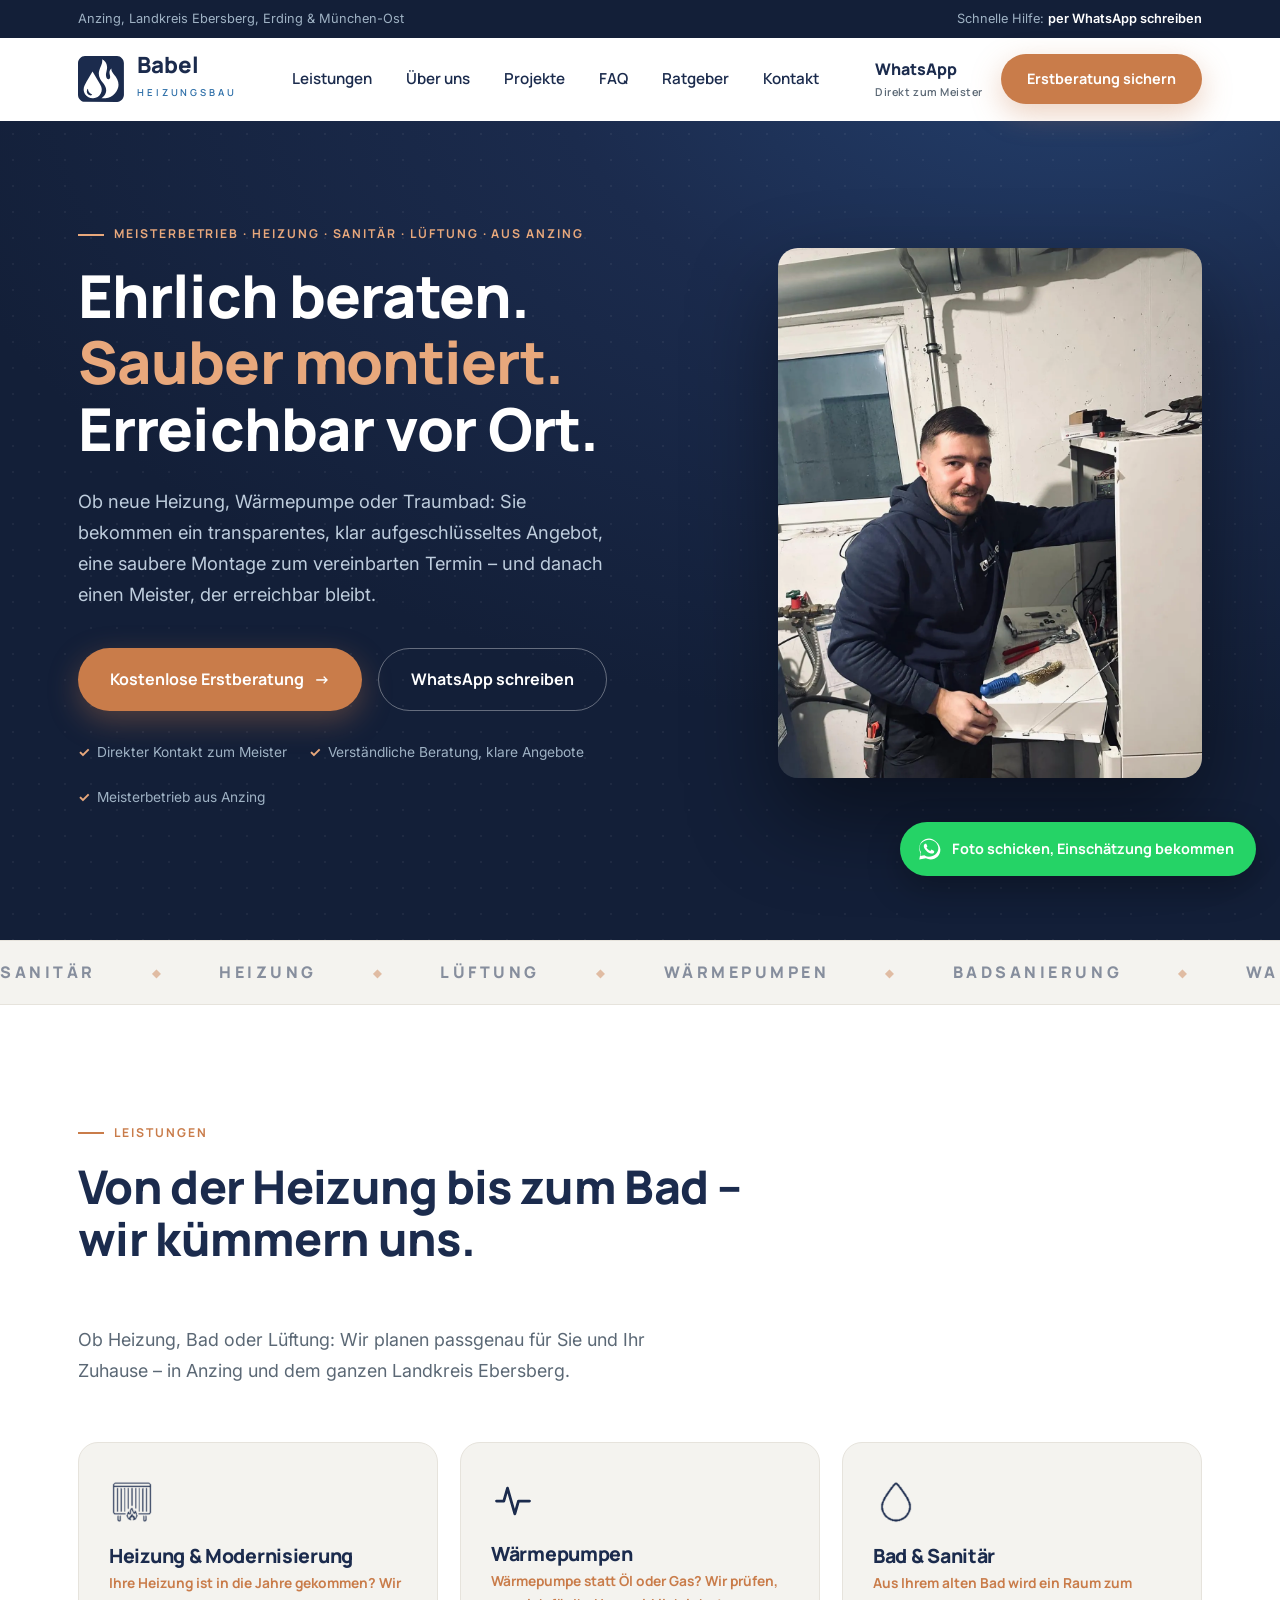
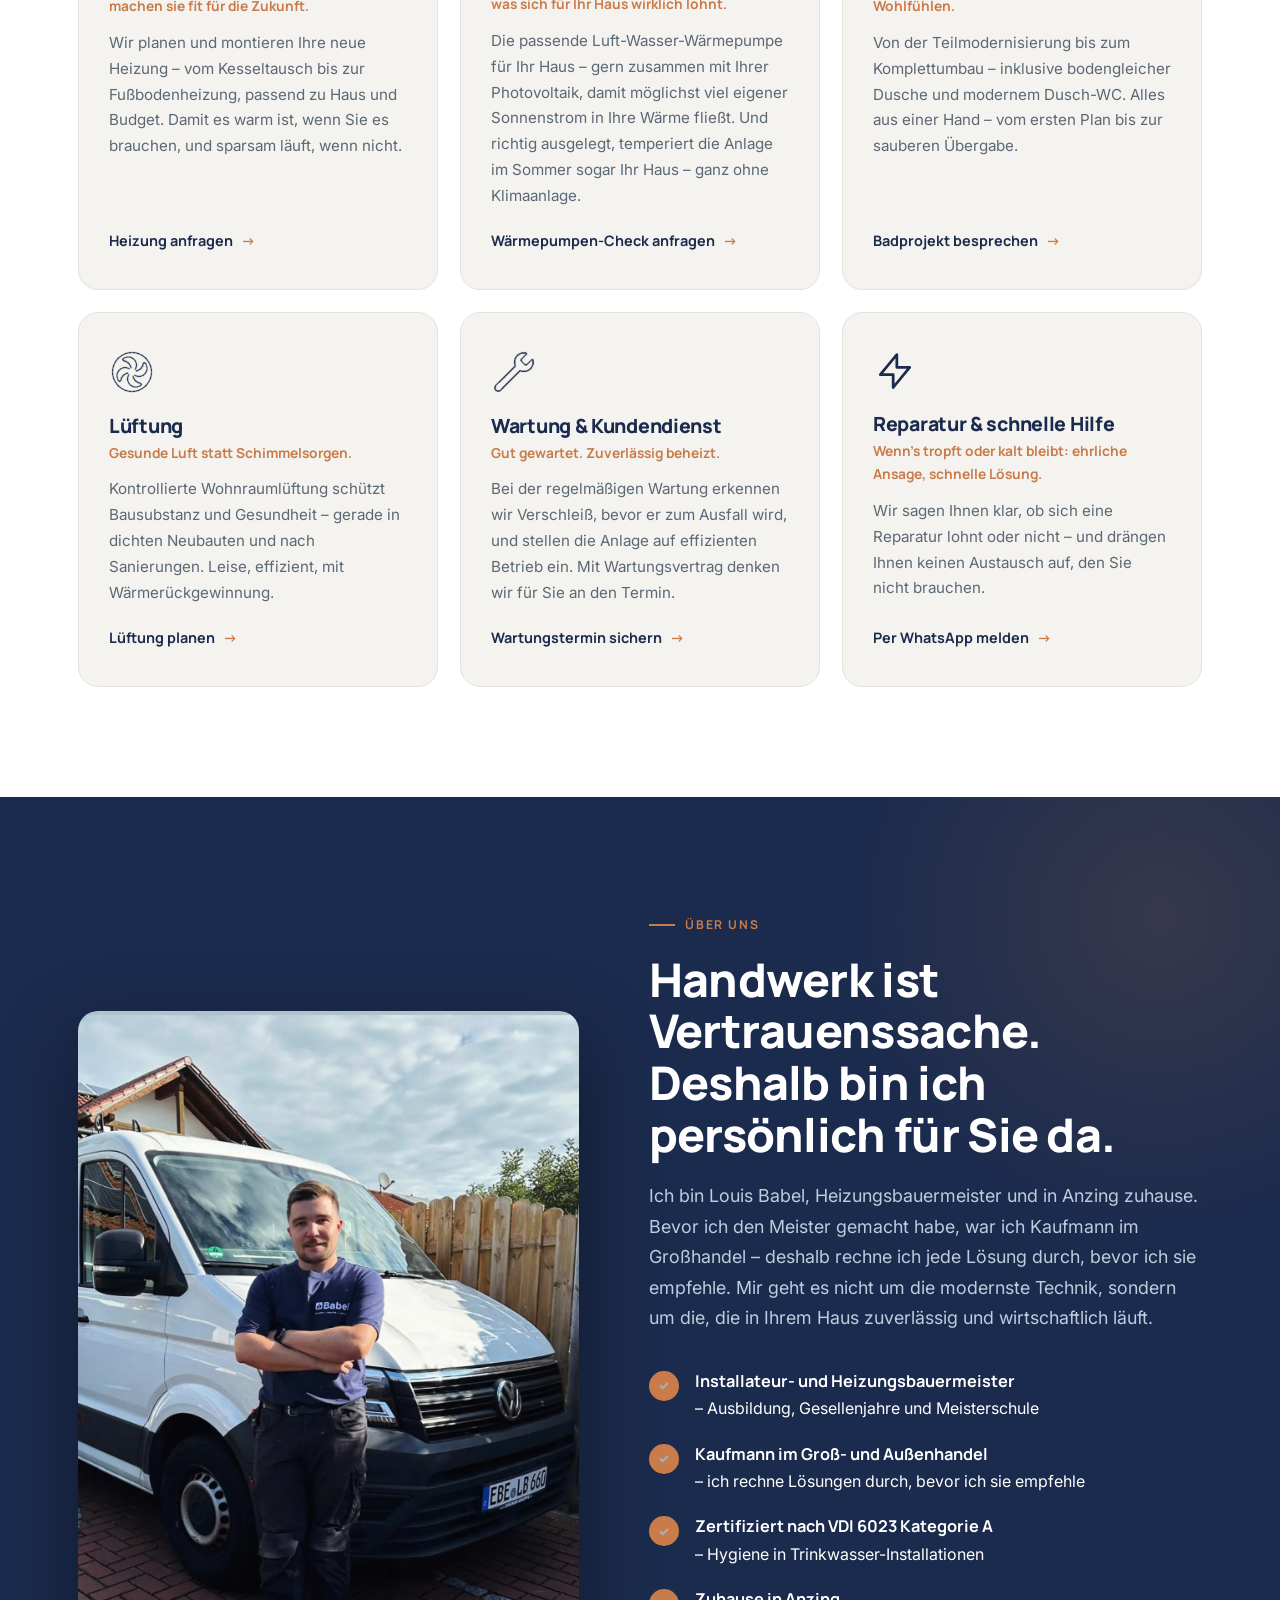
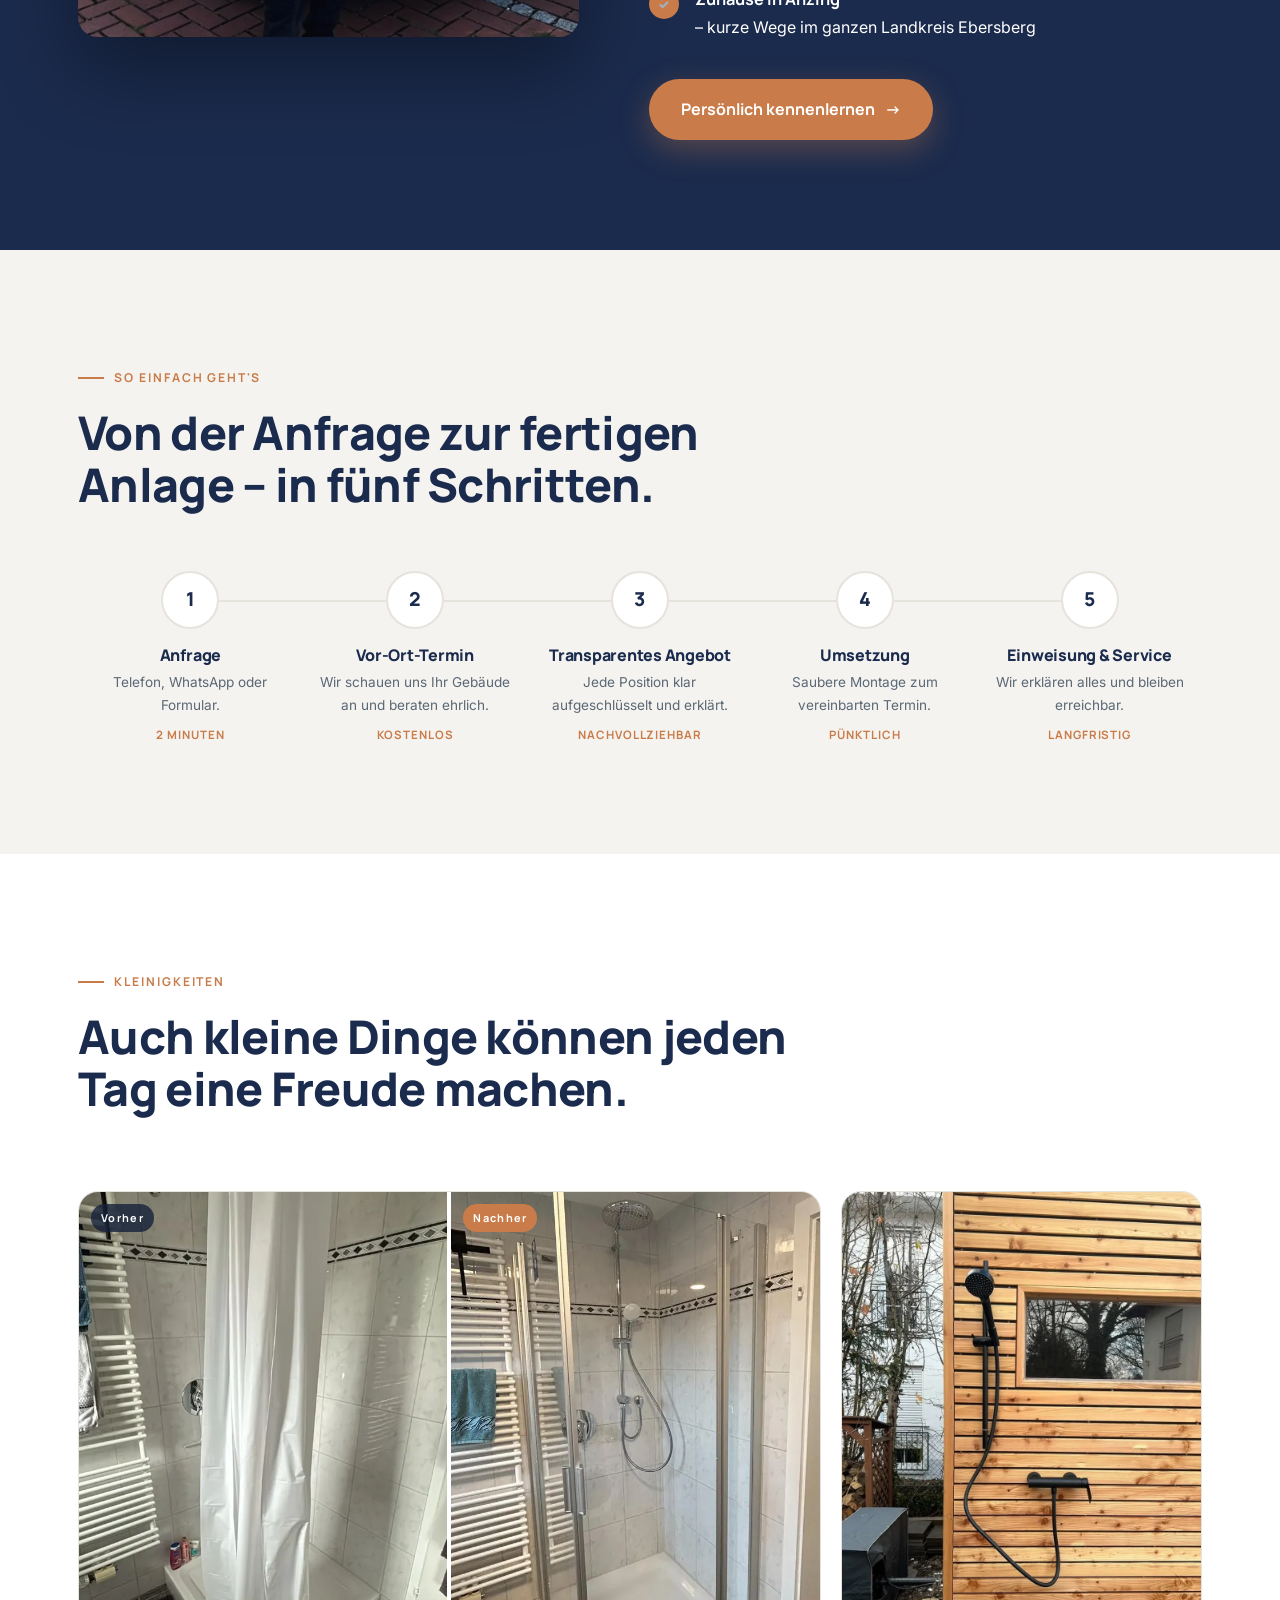
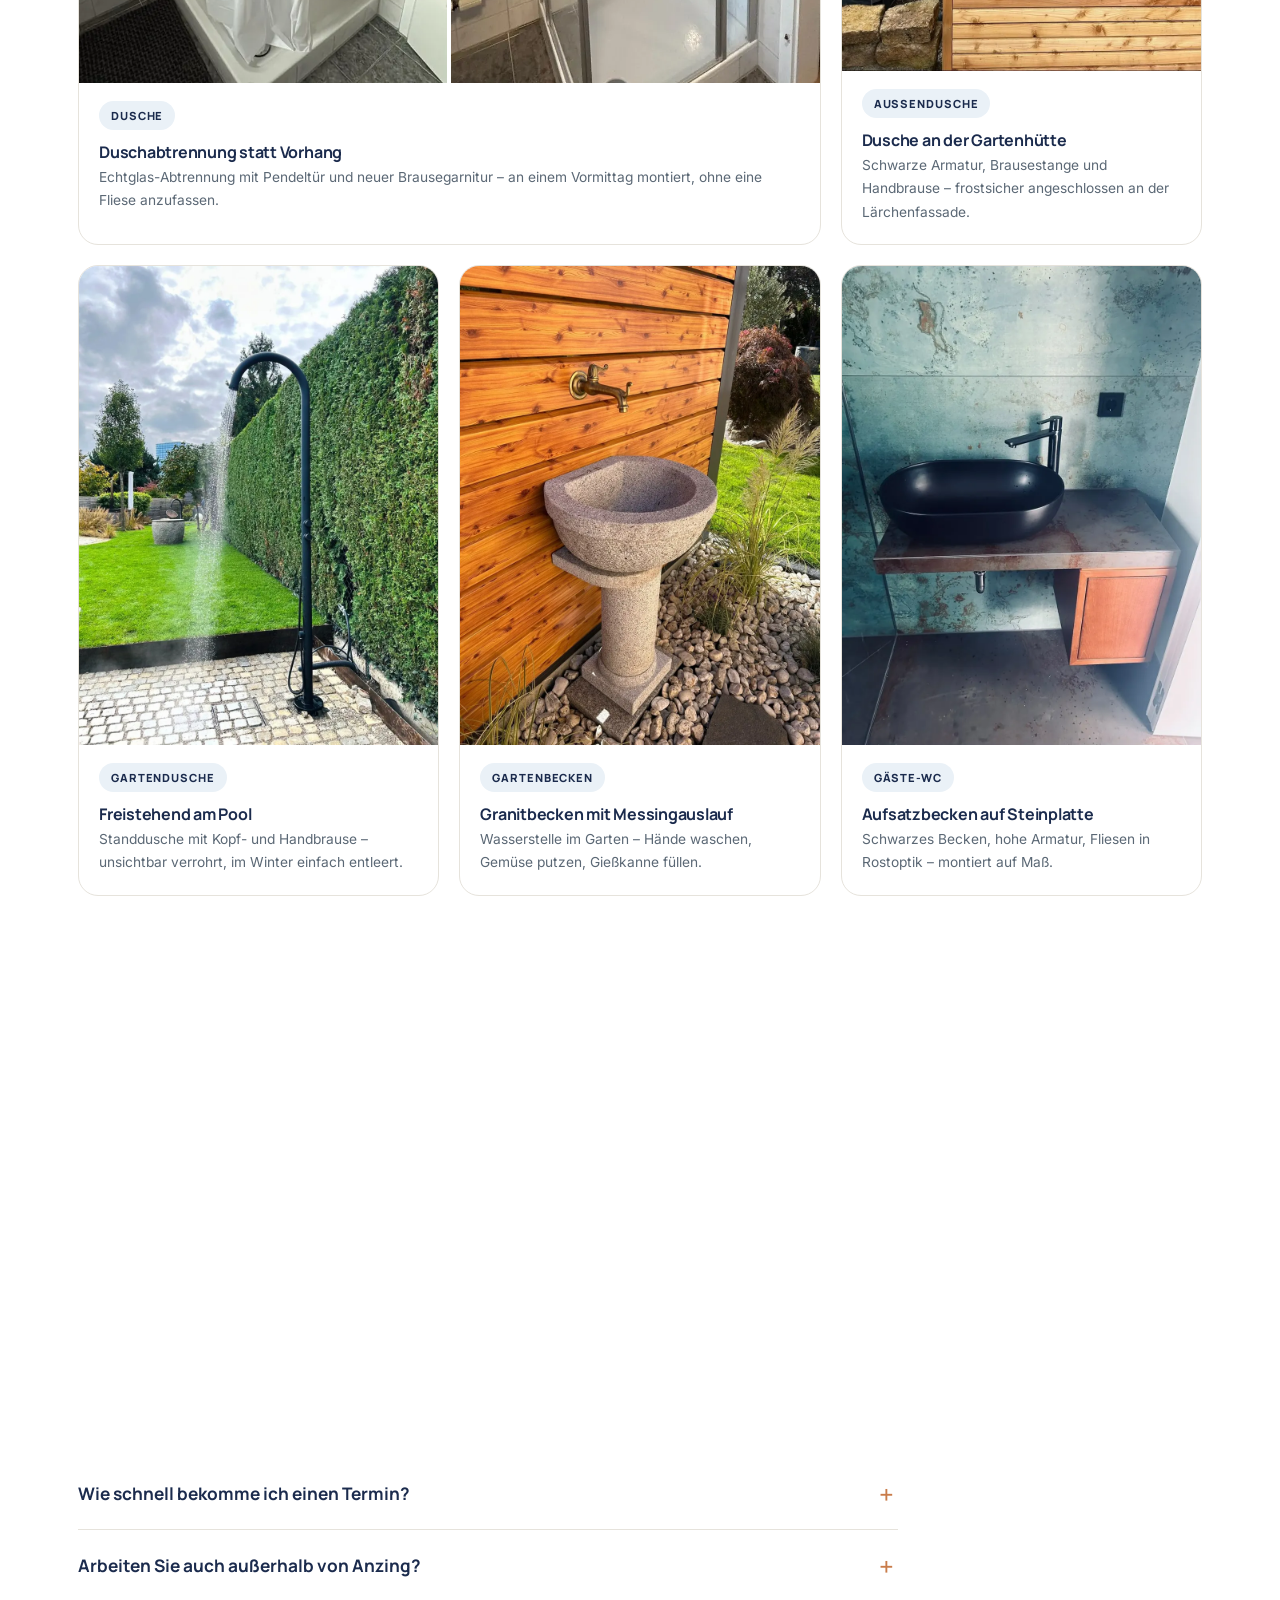
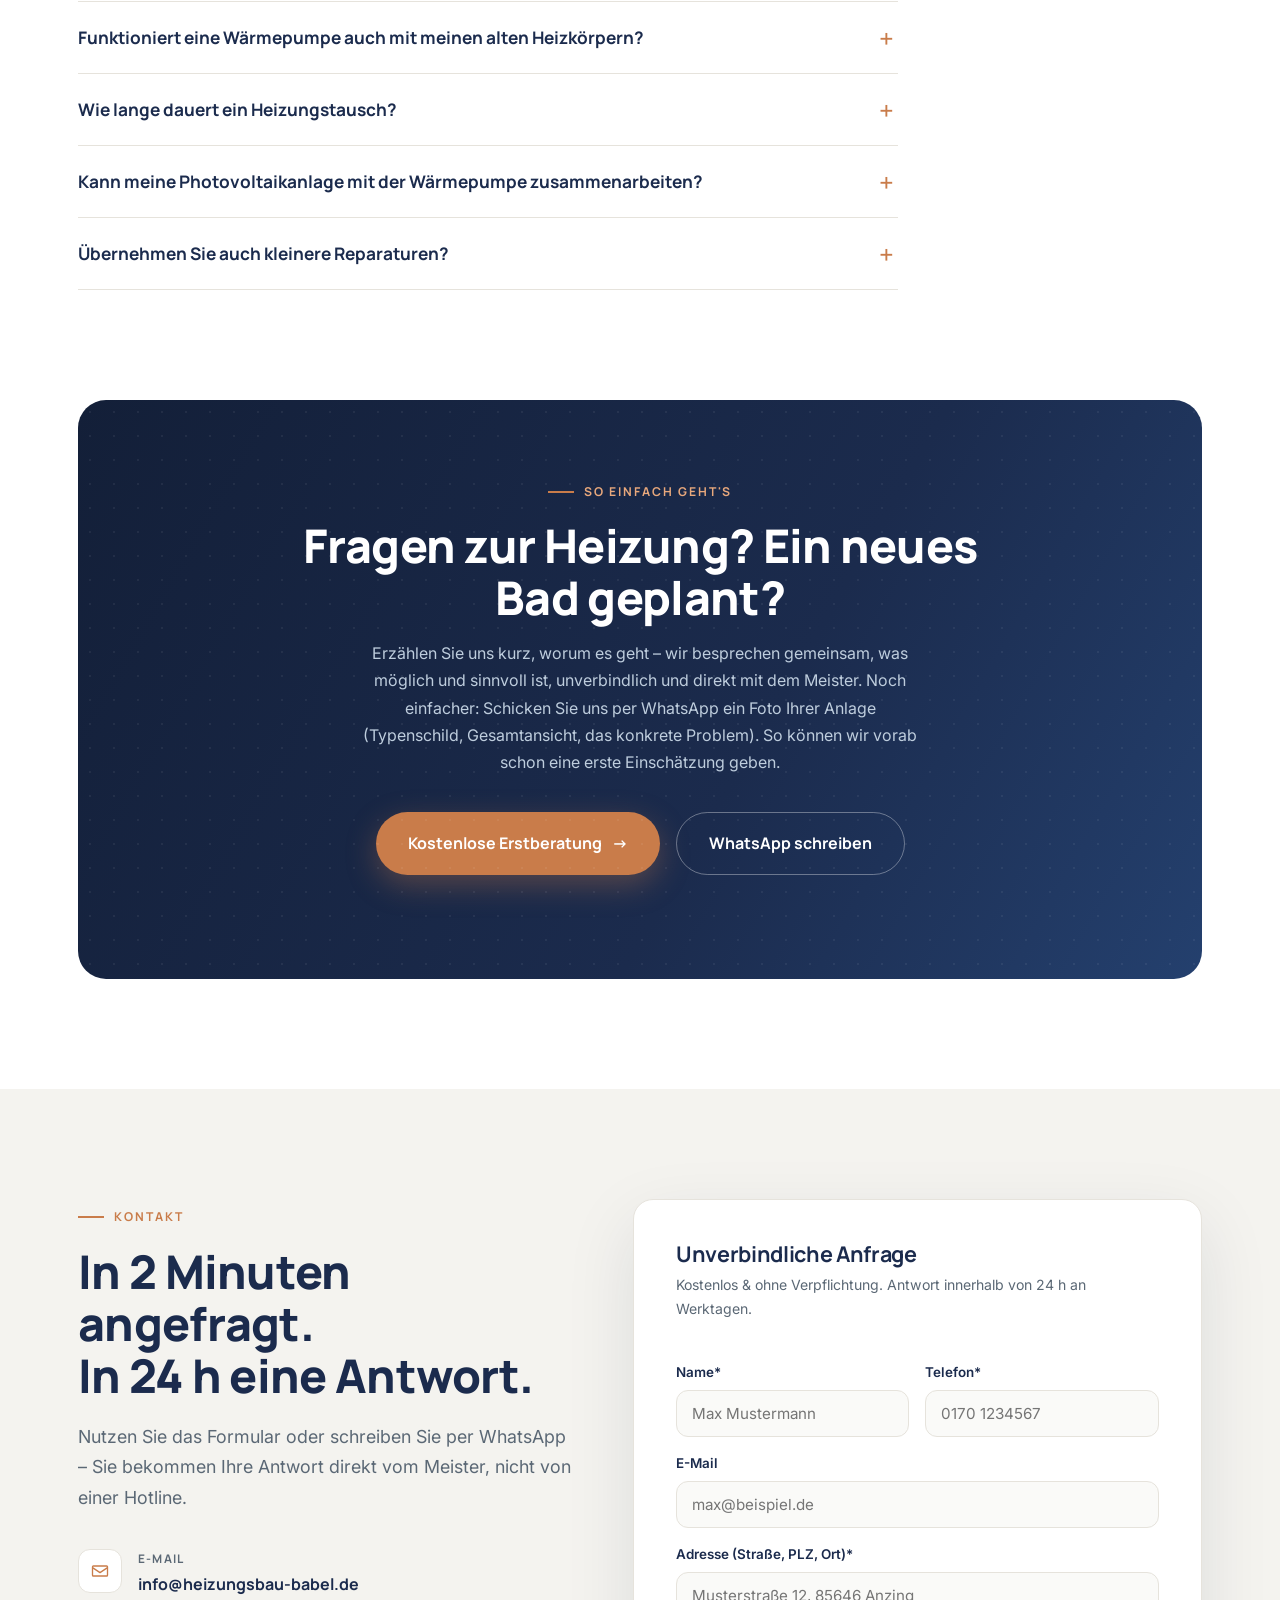
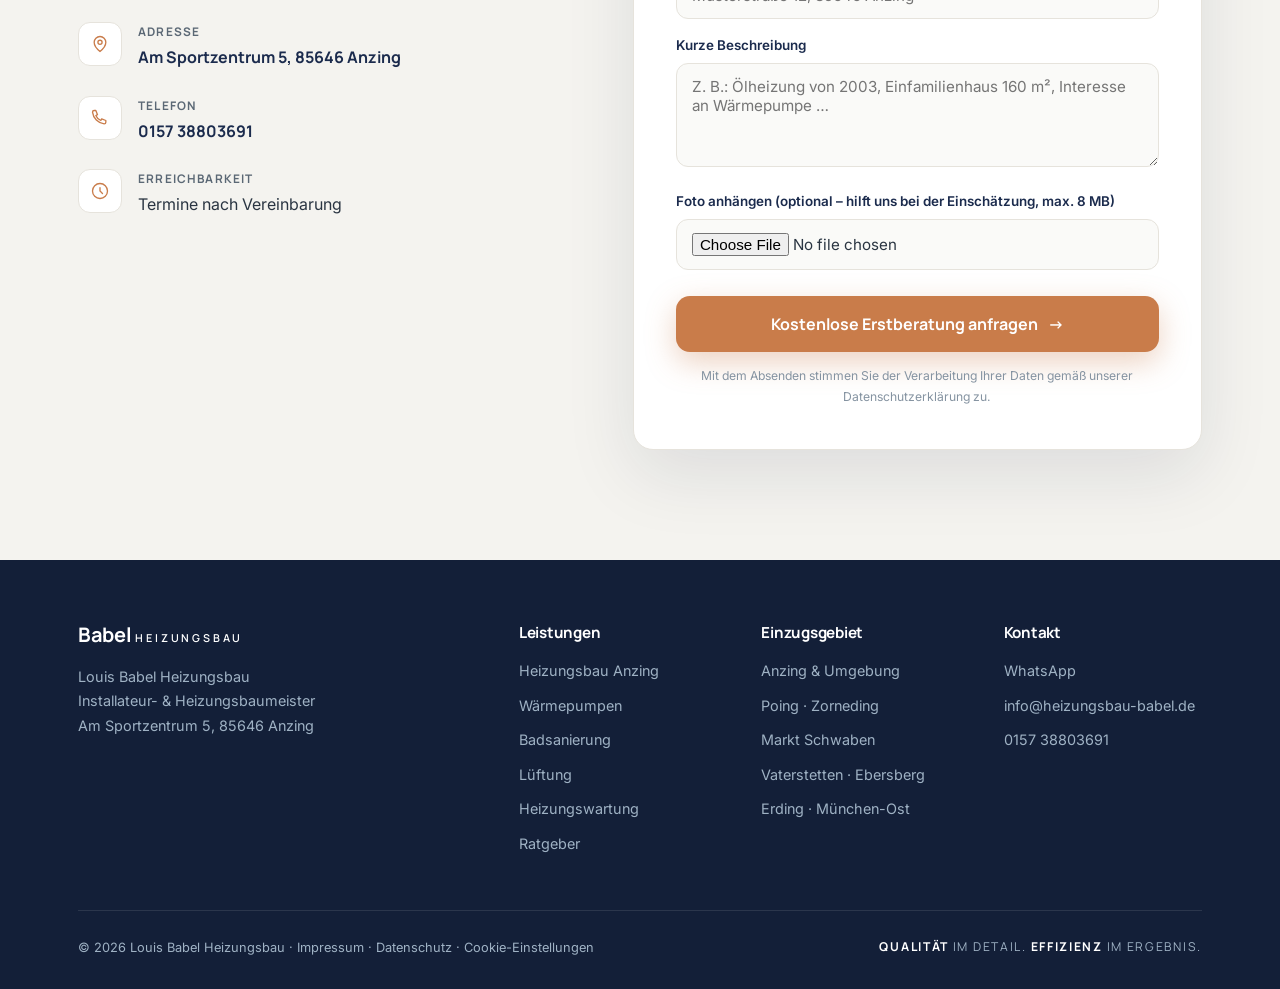
==== commit 5d8658ed: "Kleinigkeiten: Kartentitel Co-Authored-By: Claude Fable 5.1 <noreply@anthropic.com> Claude-Session: " ====
--- a/index.html
+++ b/index.html
@@ -444,7 +444,7 @@
           <picture><span class="ba-label">Vorher</span><source srcset="images/projekt-dusche-vorher-vorhang.webp" type="image/webp"><img src="images/projekt-dusche-vorher-vorhang.jpg" alt="Duschwanne mit Duschvorhang an Rundstange – vor dem Umbau" loading="lazy" width="594" height="1200"></picture>
           <picture><span class="ba-label after">Nachher</span><source srcset="images/projekt-dusche-nachher-glaswand.webp" type="image/webp"><img src="images/projekt-dusche-nachher-glaswand.jpg" alt="Dieselbe Dusche mit Echtglas-Duschabtrennung und neuer Brausegarnitur – nach dem Umbau" loading="lazy" width="658" height="1200"></picture>
         </div>
-        <div class="ref-body"><span class="tag">DUSCHE</span><h3>Glas-Duschabtrennung statt Vorhang</h3><p>Echtglas-Abtrennung mit Pendeltür und neuer Brausegarnitur – an einem Vormittag montiert, ohne eine Fliese anzufassen.</p></div>
+        <div class="ref-body"><span class="tag">DUSCHE</span><h3>Duschabtrennung statt Vorhang</h3><p>Echtglas-Abtrennung mit Pendeltür und neuer Brausegarnitur – an einem Vormittag montiert, ohne eine Fliese anzufassen.</p></div>
       </div>
       <div class="ref reveal">
         <div class="ref-img"><picture><source srcset="images/projekt-aussendusche-laerchenholz.webp" type="image/webp"><img src="images/projekt-aussendusche-laerchenholz.jpg" alt="Außendusche mit schwarzer Armatur an einer Lärchenholz-Fassade" loading="lazy" width="898" height="1200"></picture></div>
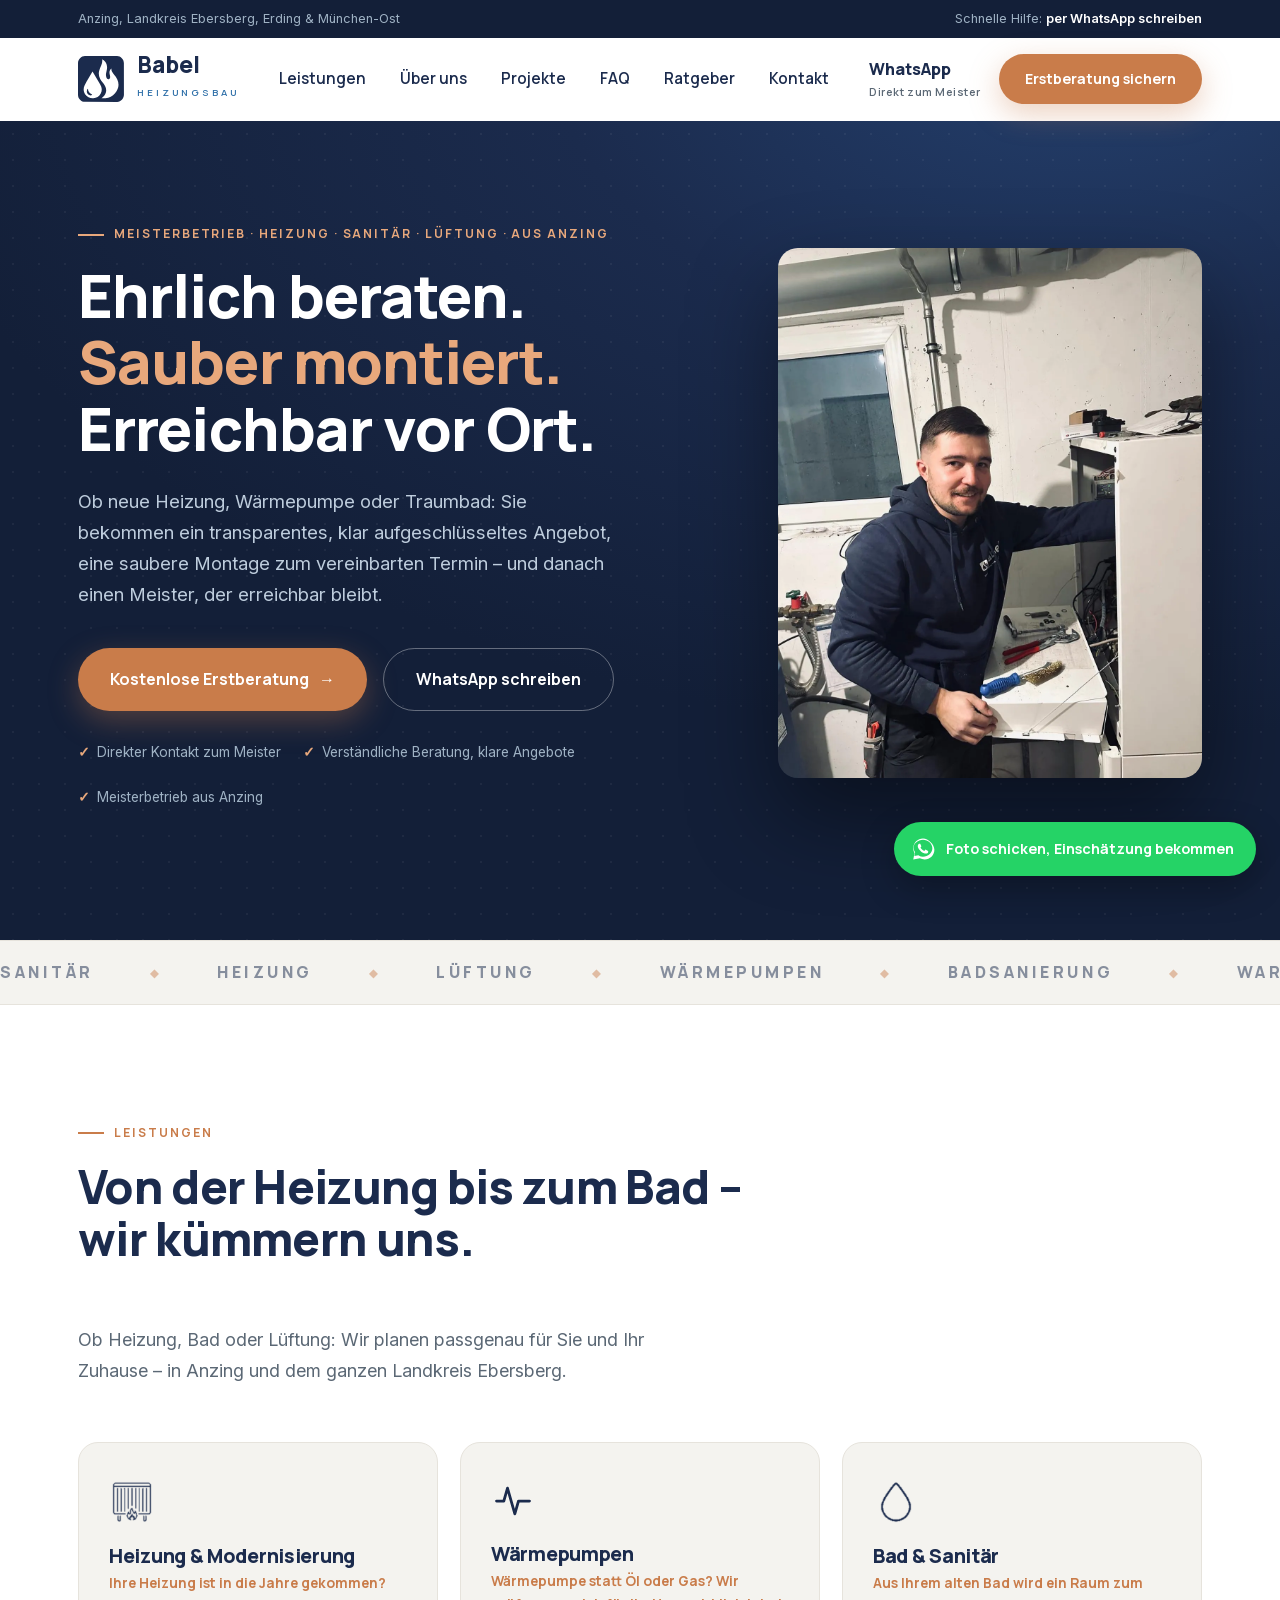
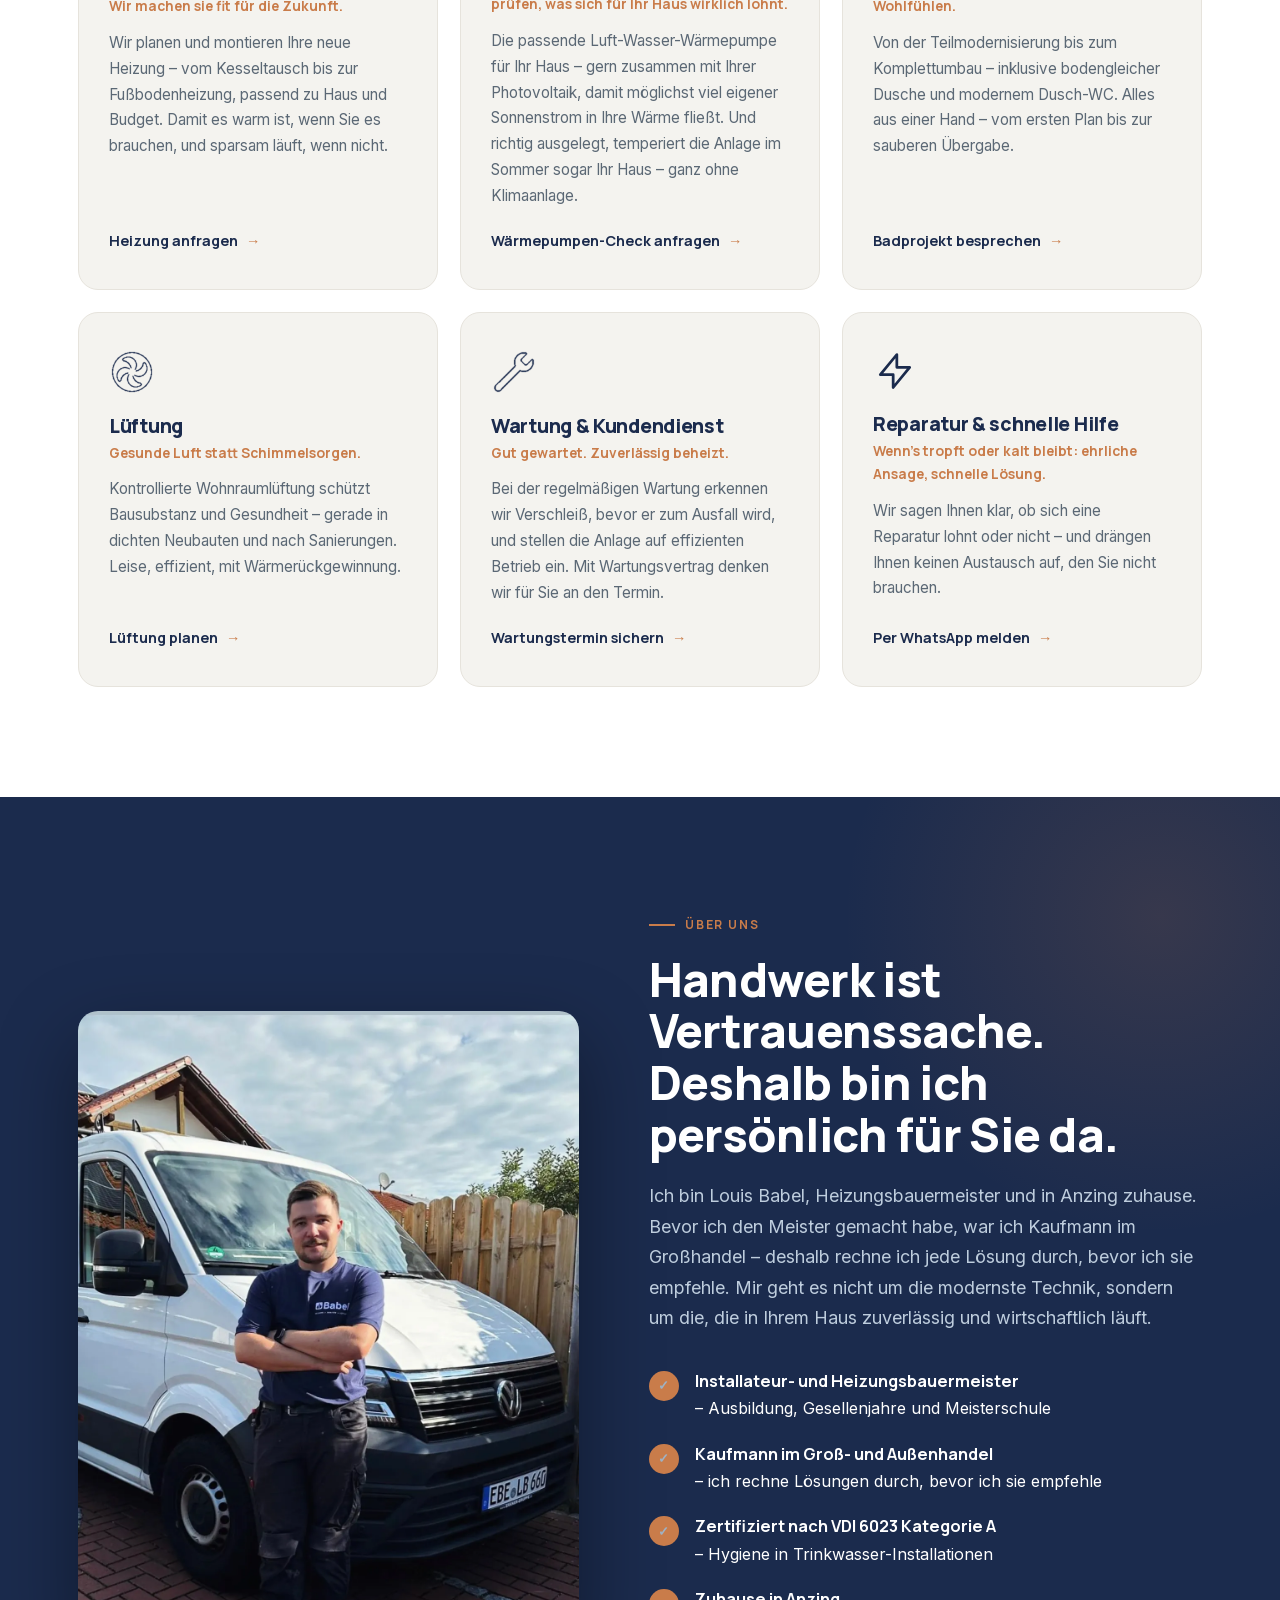
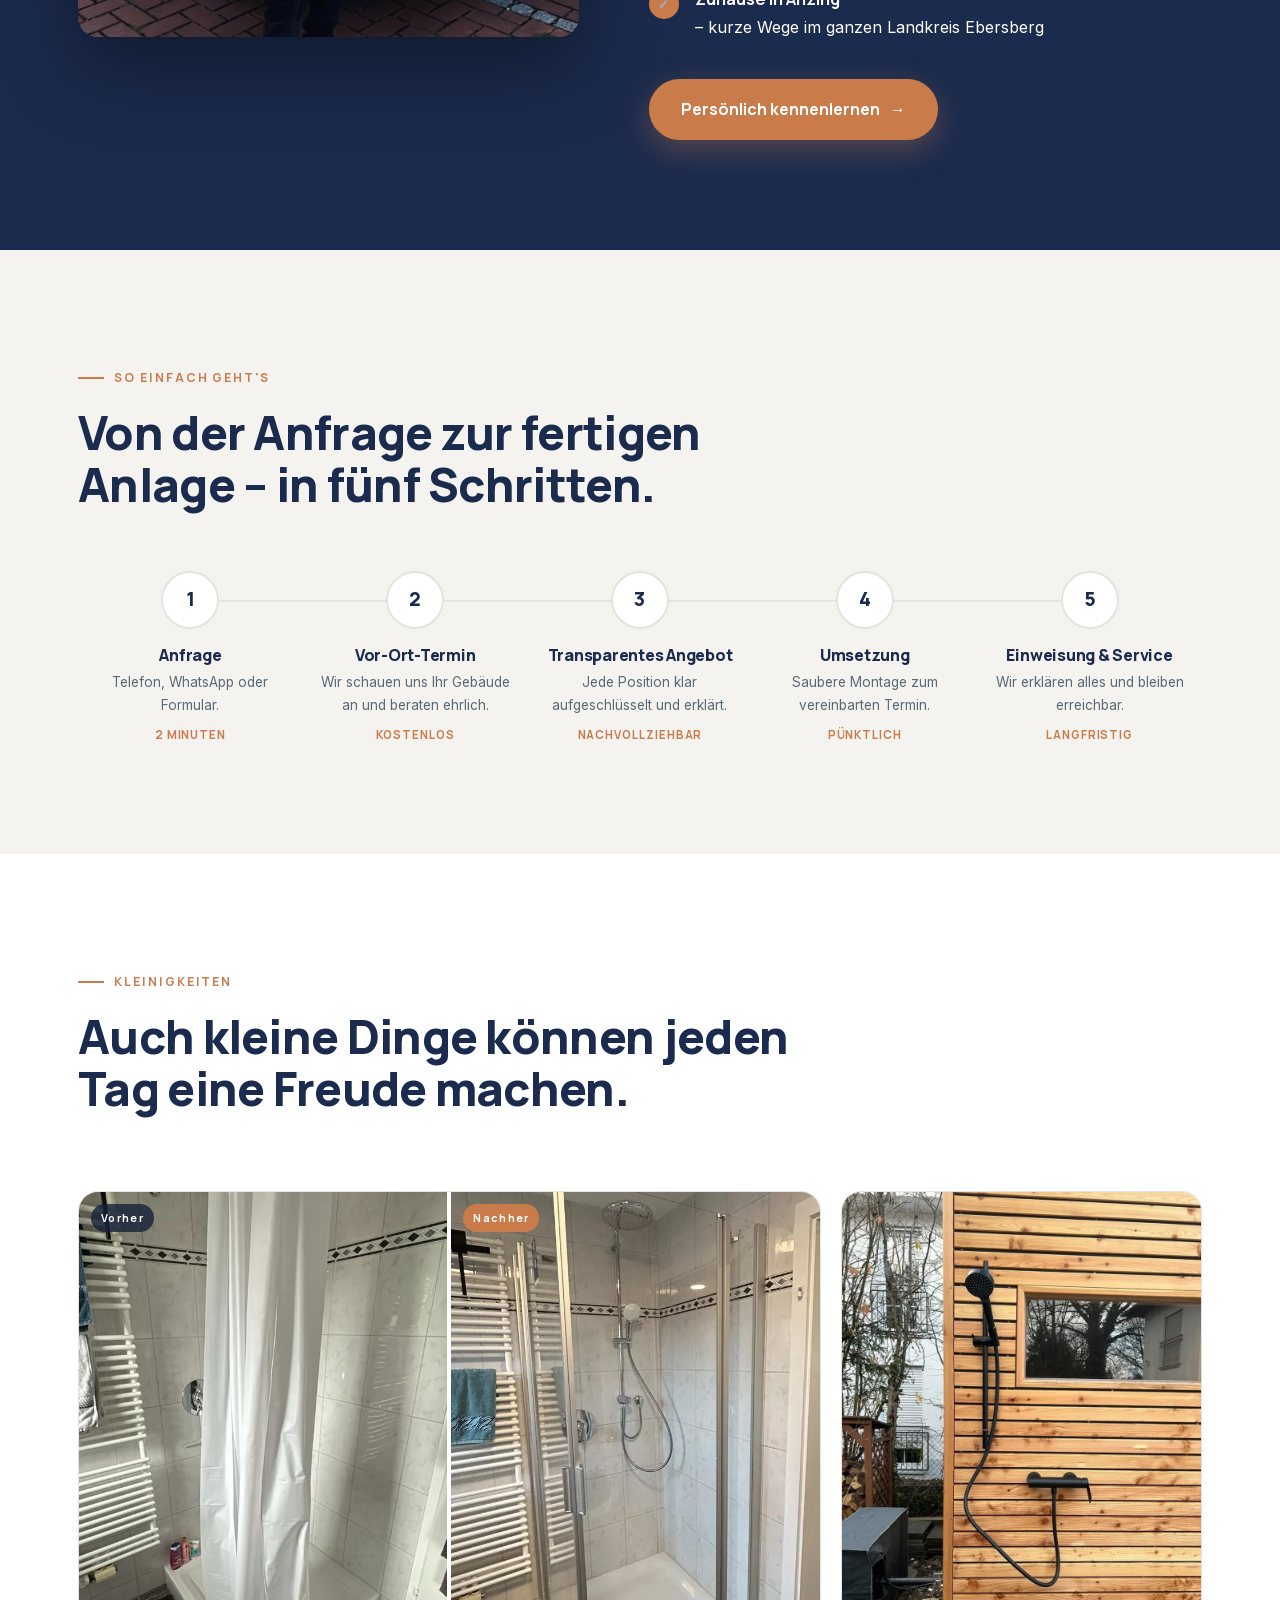
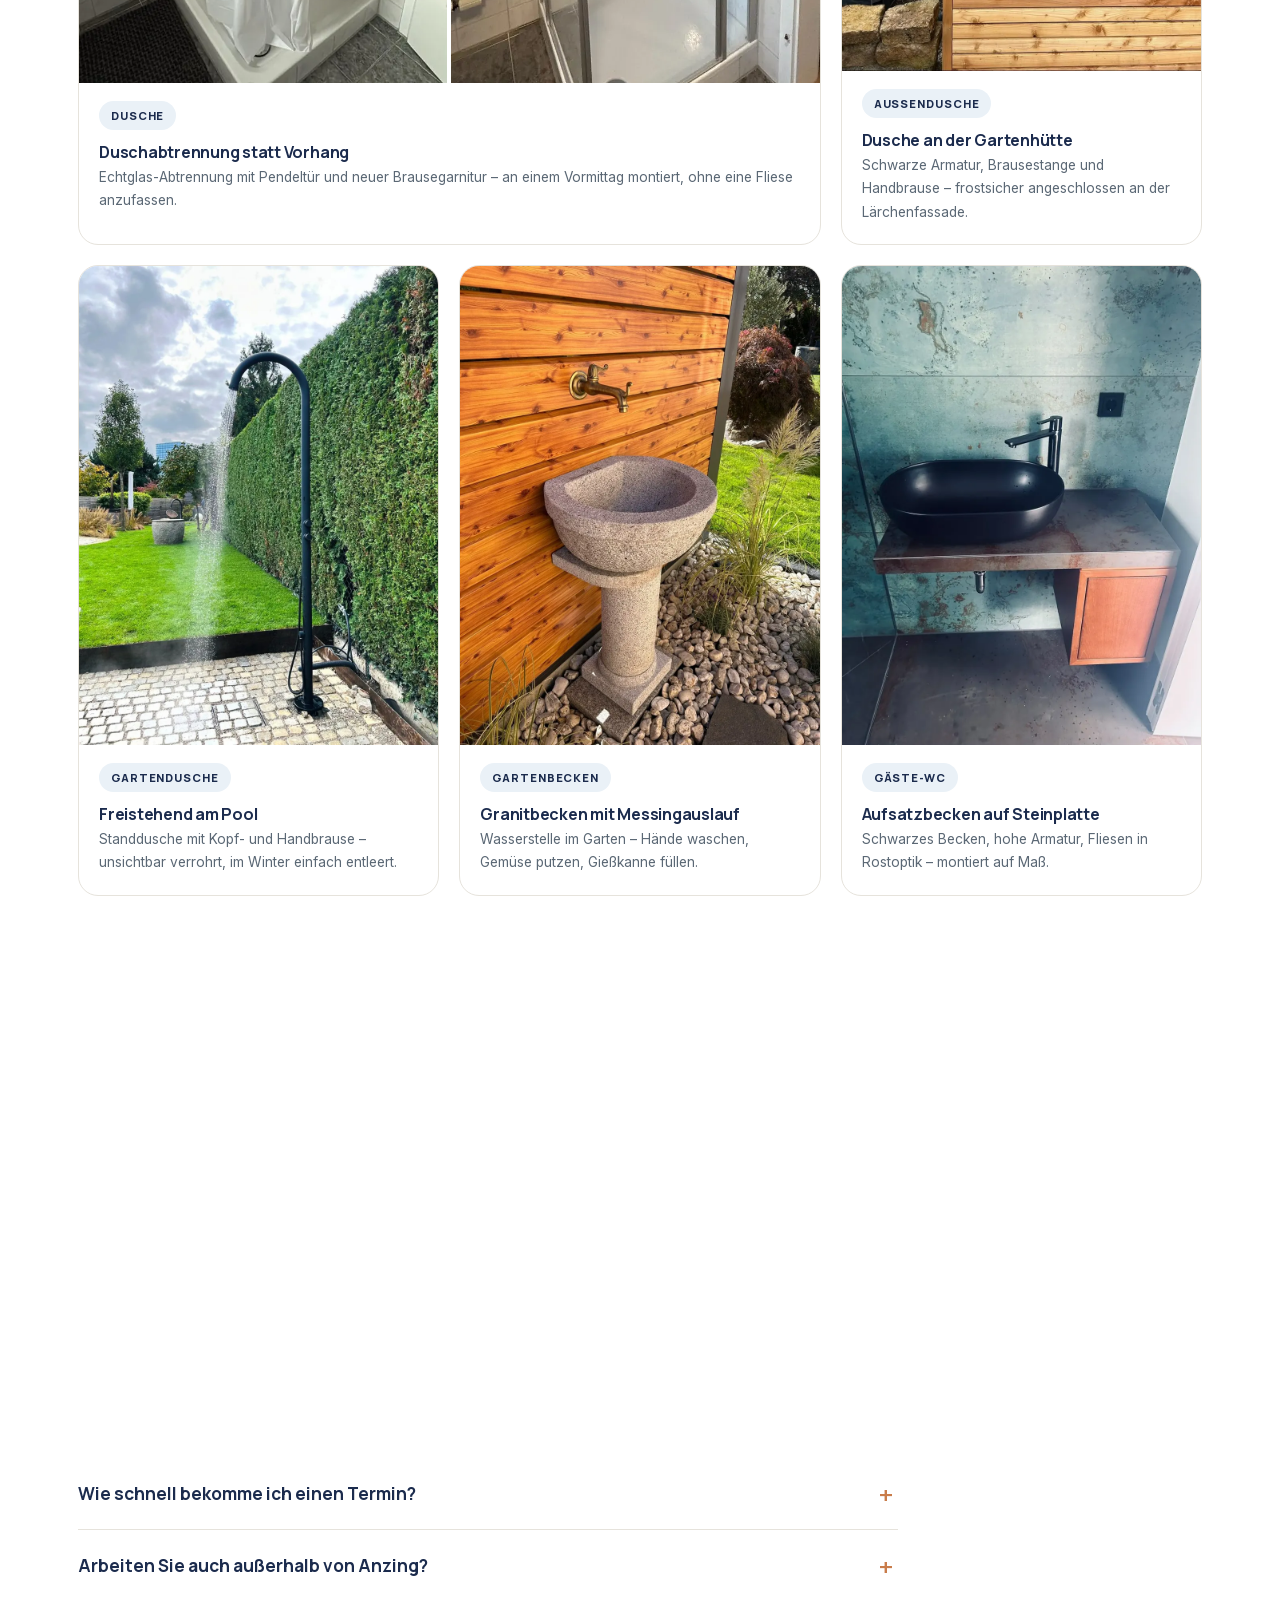
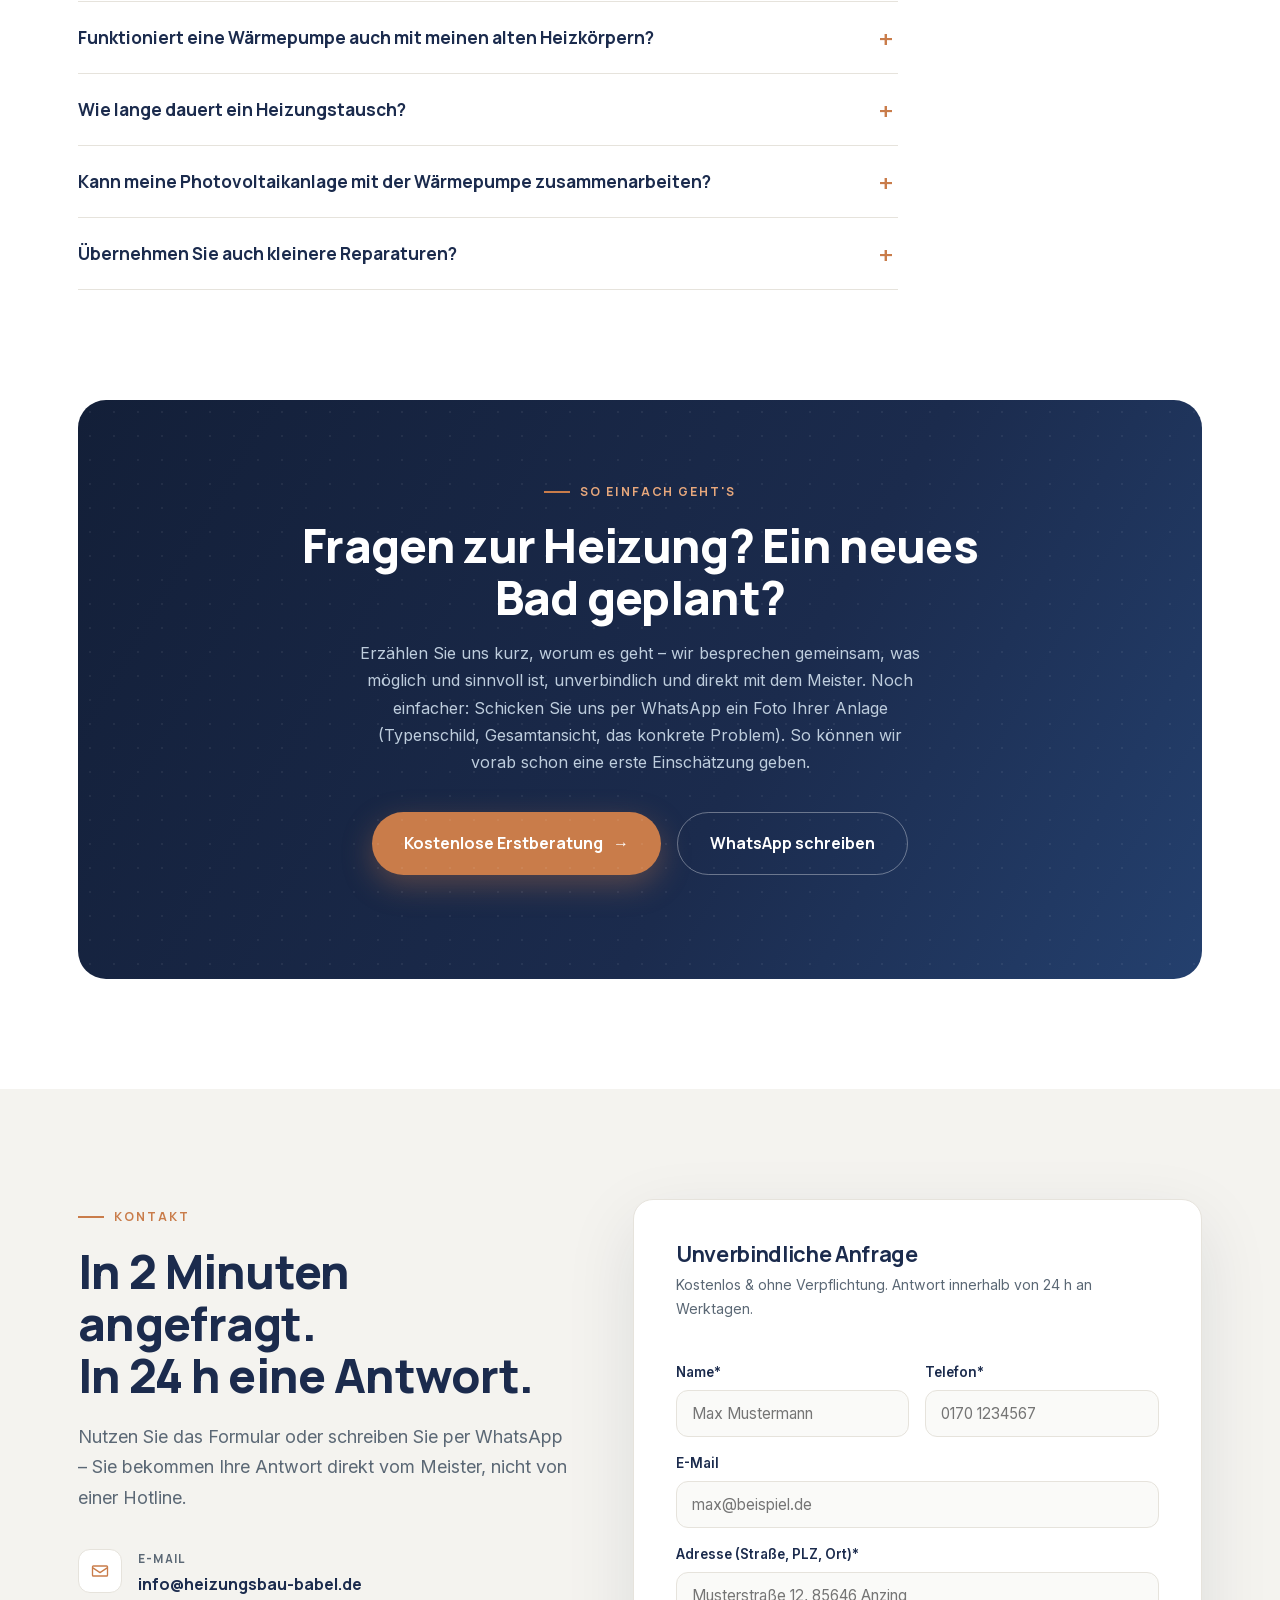
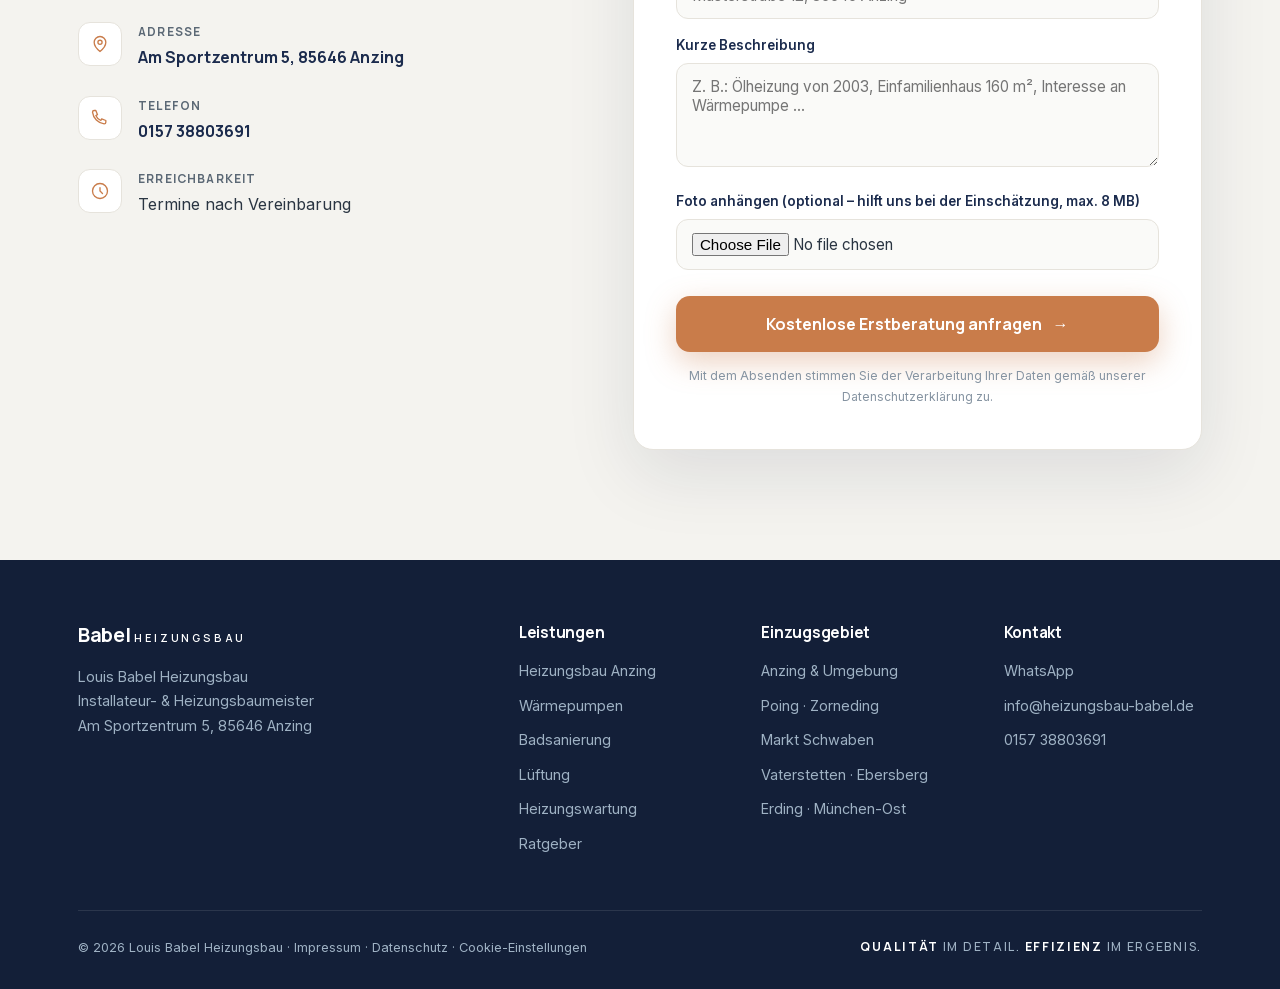
==== commit a329efce: "Fonts lokal gehostet (Inter, Manrope) statt Google Fonts Co-Authored-By: Claude Fable 5.1 <noreply@a" ====
--- a/index.html
+++ b/index.html
@@ -10,9 +10,9 @@
 <meta property="og:description" content="Heizung, Wärmepumpe, Bad und Lüftung vom Meisterbetrieb in Anzing. Kostenlose Erstberatung, transparentes Angebot, saubere Umsetzung.">
 <meta property="og:type" content="website">
 <meta property="og:locale" content="de_DE">
-<link rel="preconnect" href="https://fonts.googleapis.com">
-<link rel="preconnect" href="https://fonts.gstatic.com" crossorigin>
-<link href="https://fonts.googleapis.com/css2?family=Manrope:wght@500;600;700;800&family=Inter:wght@400;500;600&display=swap" rel="stylesheet">
+<link rel="preload" href="/fonts/manrope-latin.woff2" as="font" type="font/woff2" crossorigin>
+<link rel="preload" href="/fonts/inter-latin.woff2" as="font" type="font/woff2" crossorigin>
+<link rel="stylesheet" href="/fonts/fonts.css">
 <style>
 :root{
   --marine:#1B2B4D; --marine-dark:#131F38; --marine-soft:#24406E;
--- a/fonts/fonts.css
+++ b/fonts/fonts.css
@@ -0,0 +1,4 @@
+@font-face{font-family:'Inter';font-style:normal;font-weight:400 600;font-display:swap;src:url(/fonts/inter-latin-ext.woff2) format('woff2');unicode-range:U+0100-02BA, U+02BD-02C5, U+02C7-02CC, U+02CE-02D7, U+02DD-02FF, U+0304, U+0308, U+0329, U+1D00-1DBF, U+1E00-1E9F, U+1EF2-1EFF, U+2020, U+20A0-20AB, U+20AD-20C4, U+2113, U+2C60-2C7F, U+A720-A7FF}
+@font-face{font-family:'Inter';font-style:normal;font-weight:400 600;font-display:swap;src:url(/fonts/inter-latin.woff2) format('woff2');unicode-range:U+0000-00FF, U+0131, U+0152-0153, U+02BB-02BC, U+02C6, U+02DA, U+02DC, U+0304, U+0308, U+0329, U+2000-206F, U+20AC, U+2122, U+2191, U+2193, U+2212, U+2215, U+FEFF, U+FFFD}
+@font-face{font-family:'Manrope';font-style:normal;font-weight:500 800;font-display:swap;src:url(/fonts/manrope-latin-ext.woff2) format('woff2');unicode-range:U+0100-02BA, U+02BD-02C5, U+02C7-02CC, U+02CE-02D7, U+02DD-02FF, U+0304, U+0308, U+0329, U+1D00-1DBF, U+1E00-1E9F, U+1EF2-1EFF, U+2020, U+20A0-20AB, U+20AD-20C4, U+2113, U+2C60-2C7F, U+A720-A7FF}
+@font-face{font-family:'Manrope';font-style:normal;font-weight:500 800;font-display:swap;src:url(/fonts/manrope-latin.woff2) format('woff2');unicode-range:U+0000-00FF, U+0131, U+0152-0153, U+02BB-02BC, U+02C6, U+02DA, U+02DC, U+0304, U+0308, U+0329, U+2000-206F, U+20AC, U+2122, U+2191, U+2193, U+2212, U+2215, U+FEFF, U+FFFD}
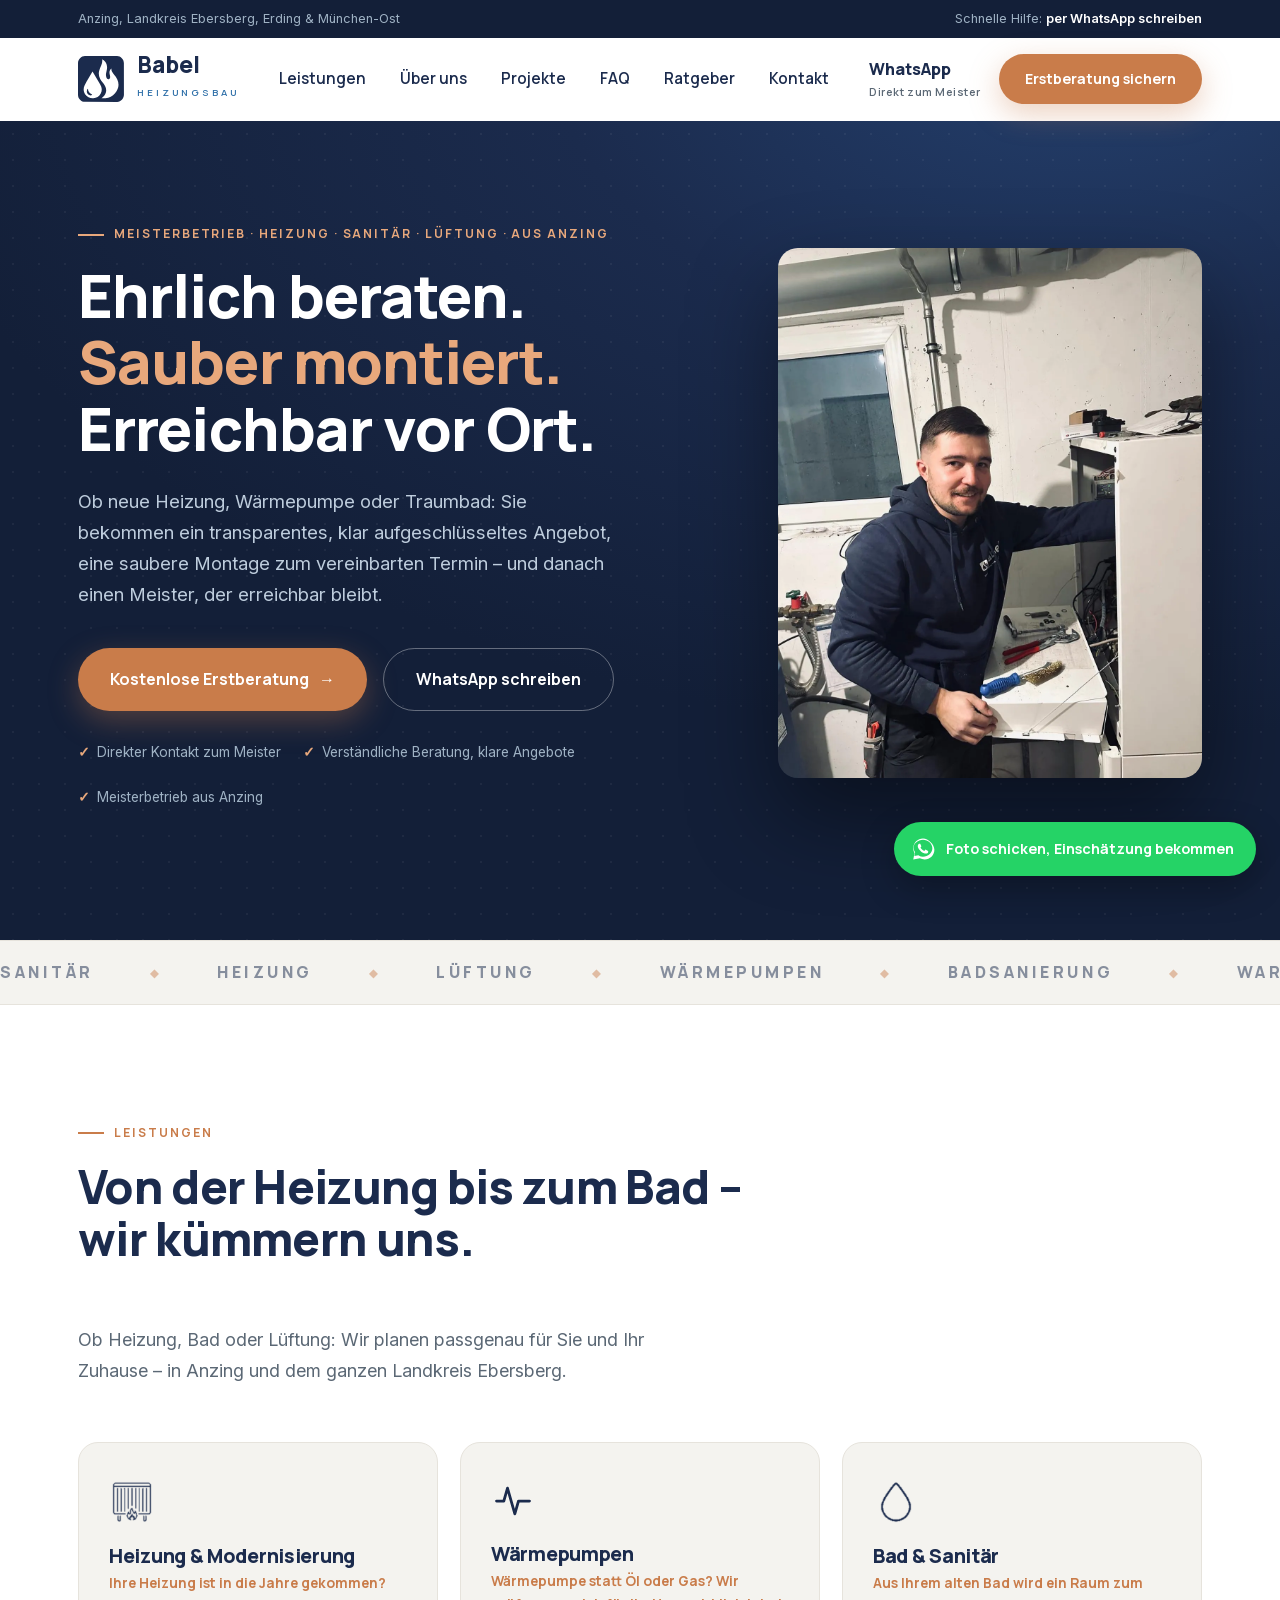
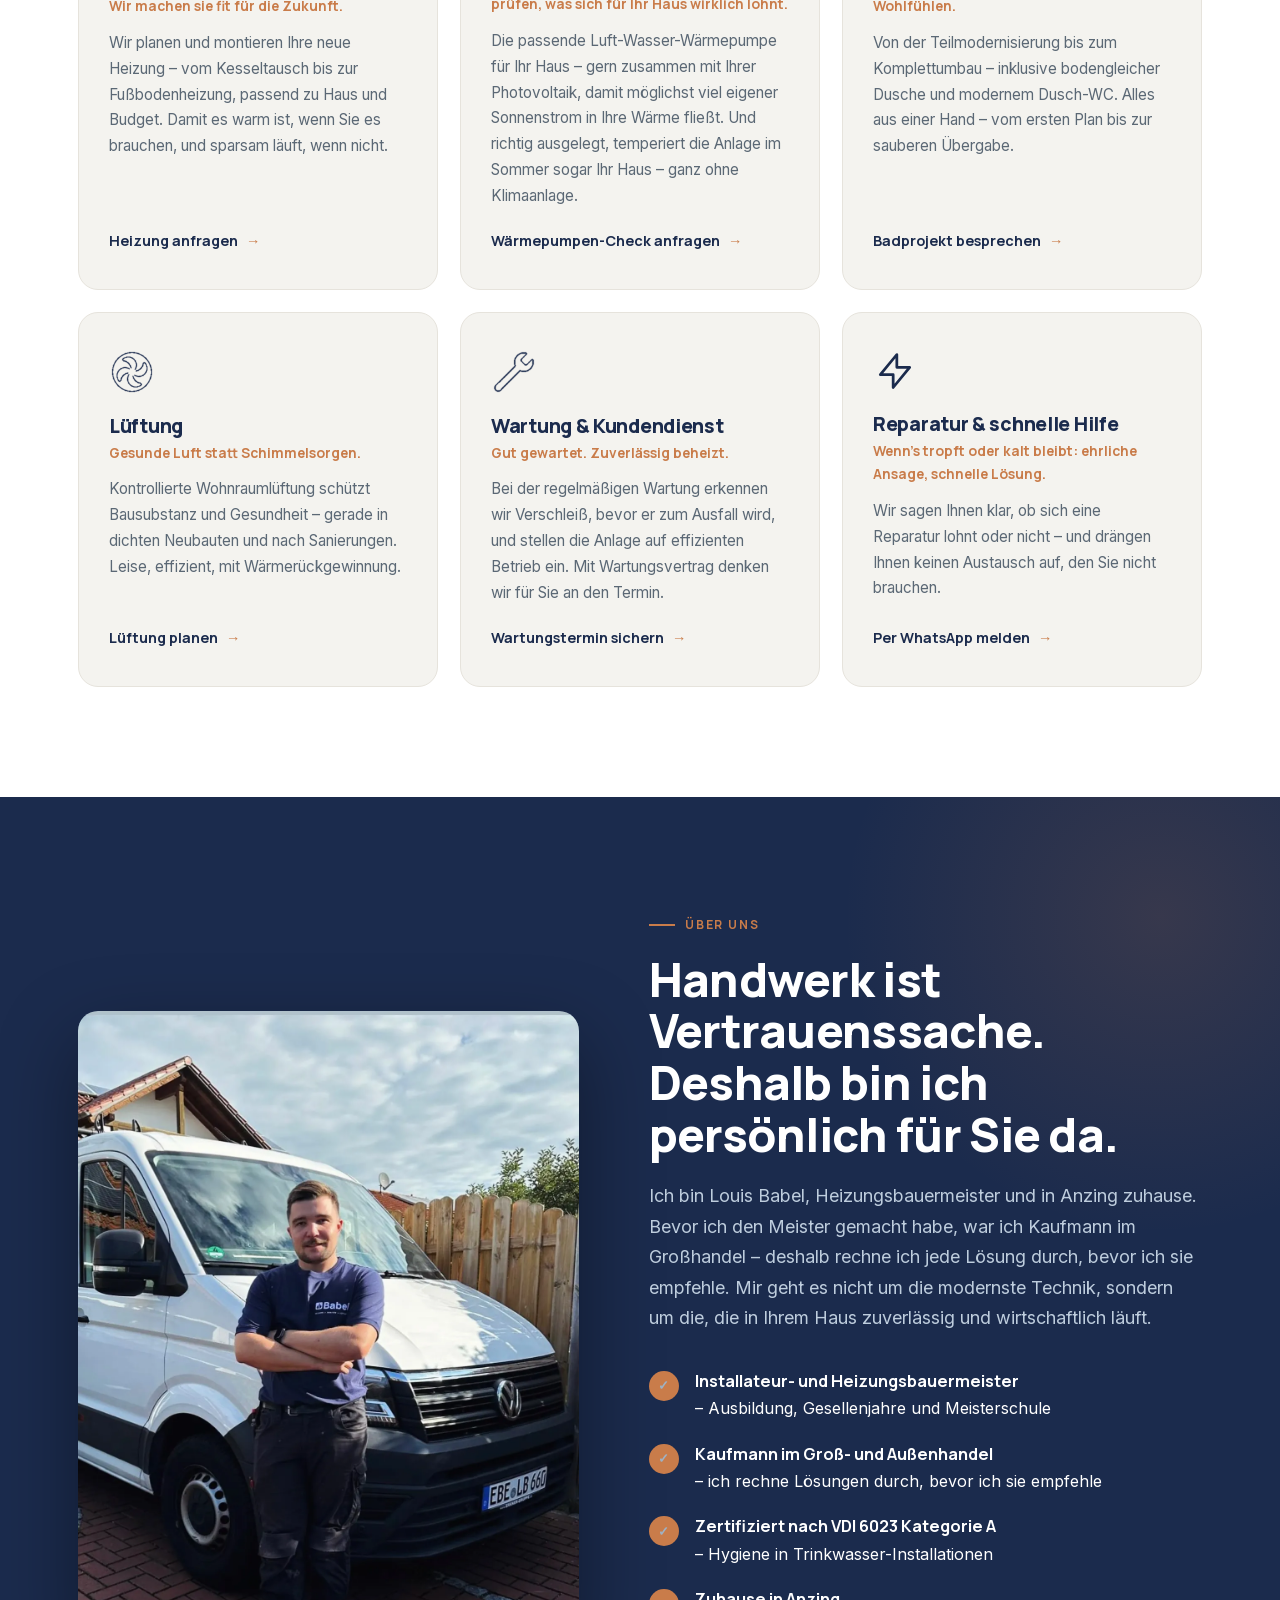
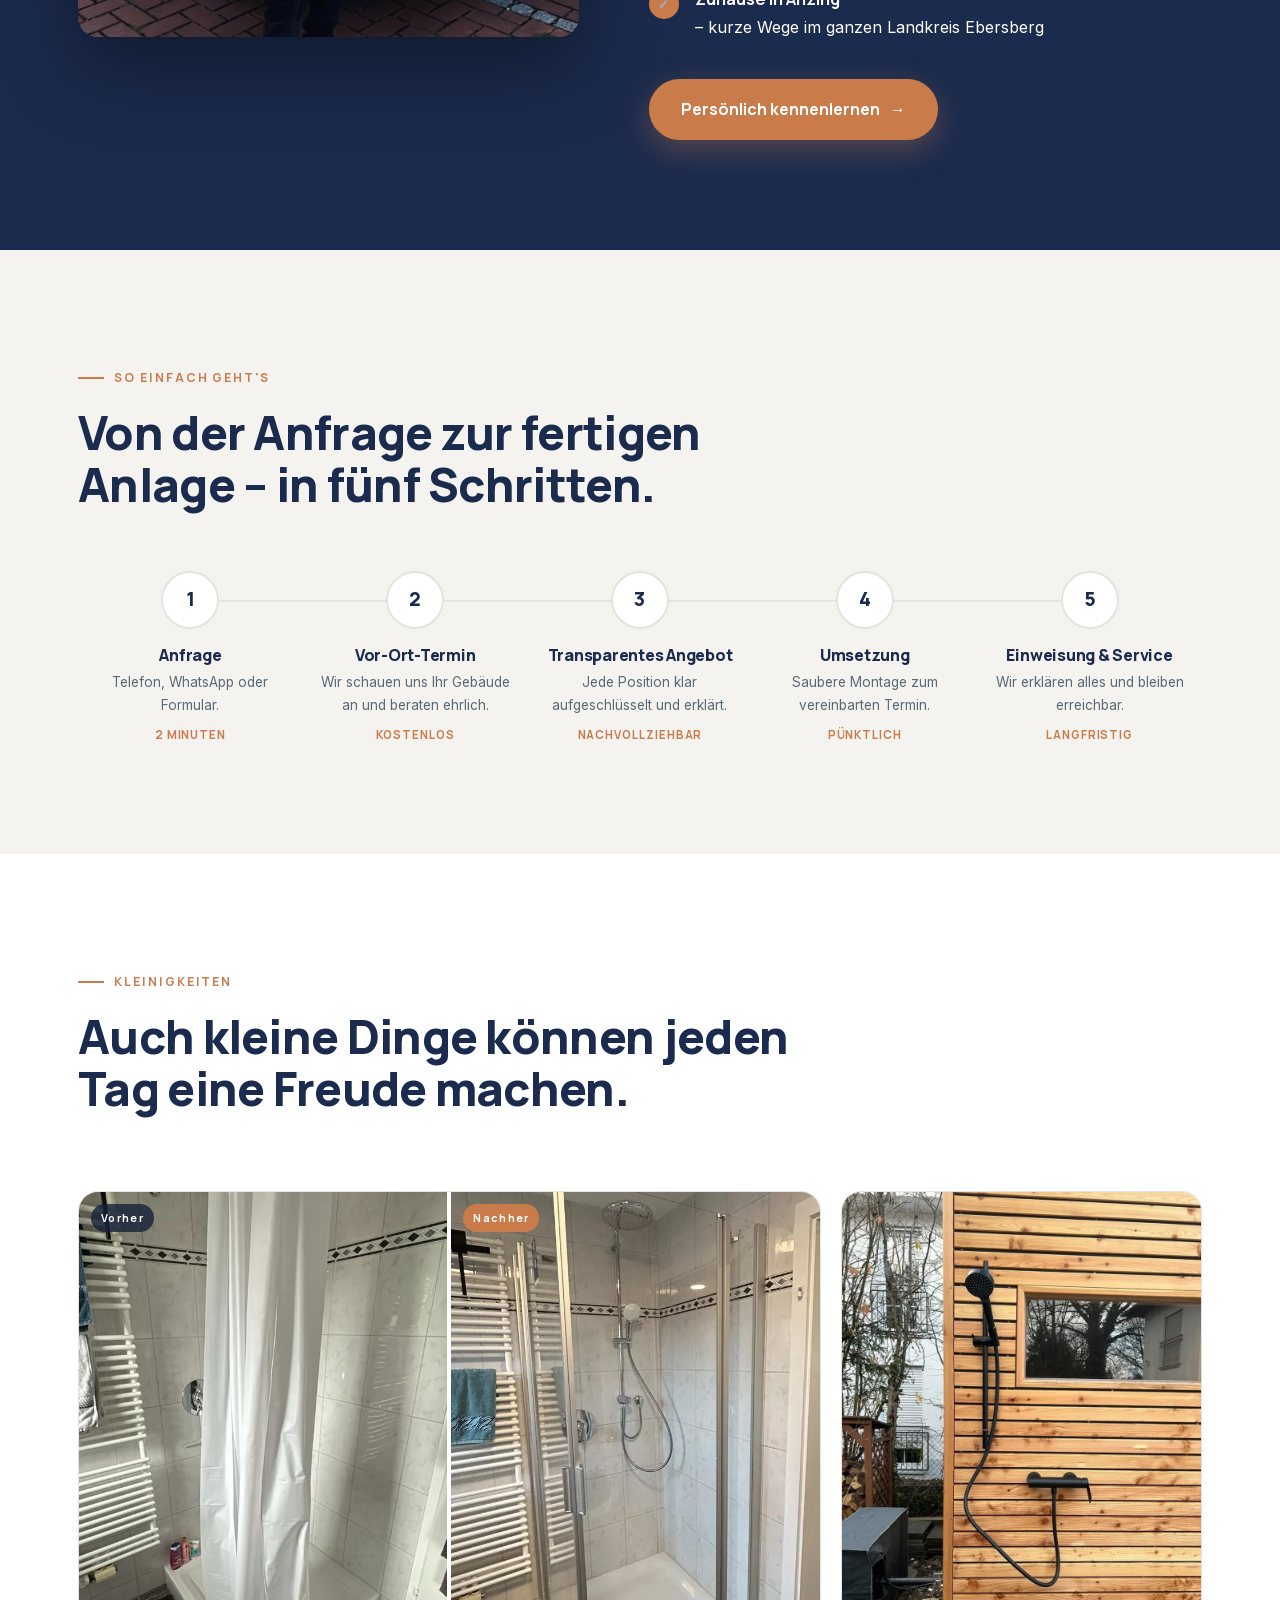
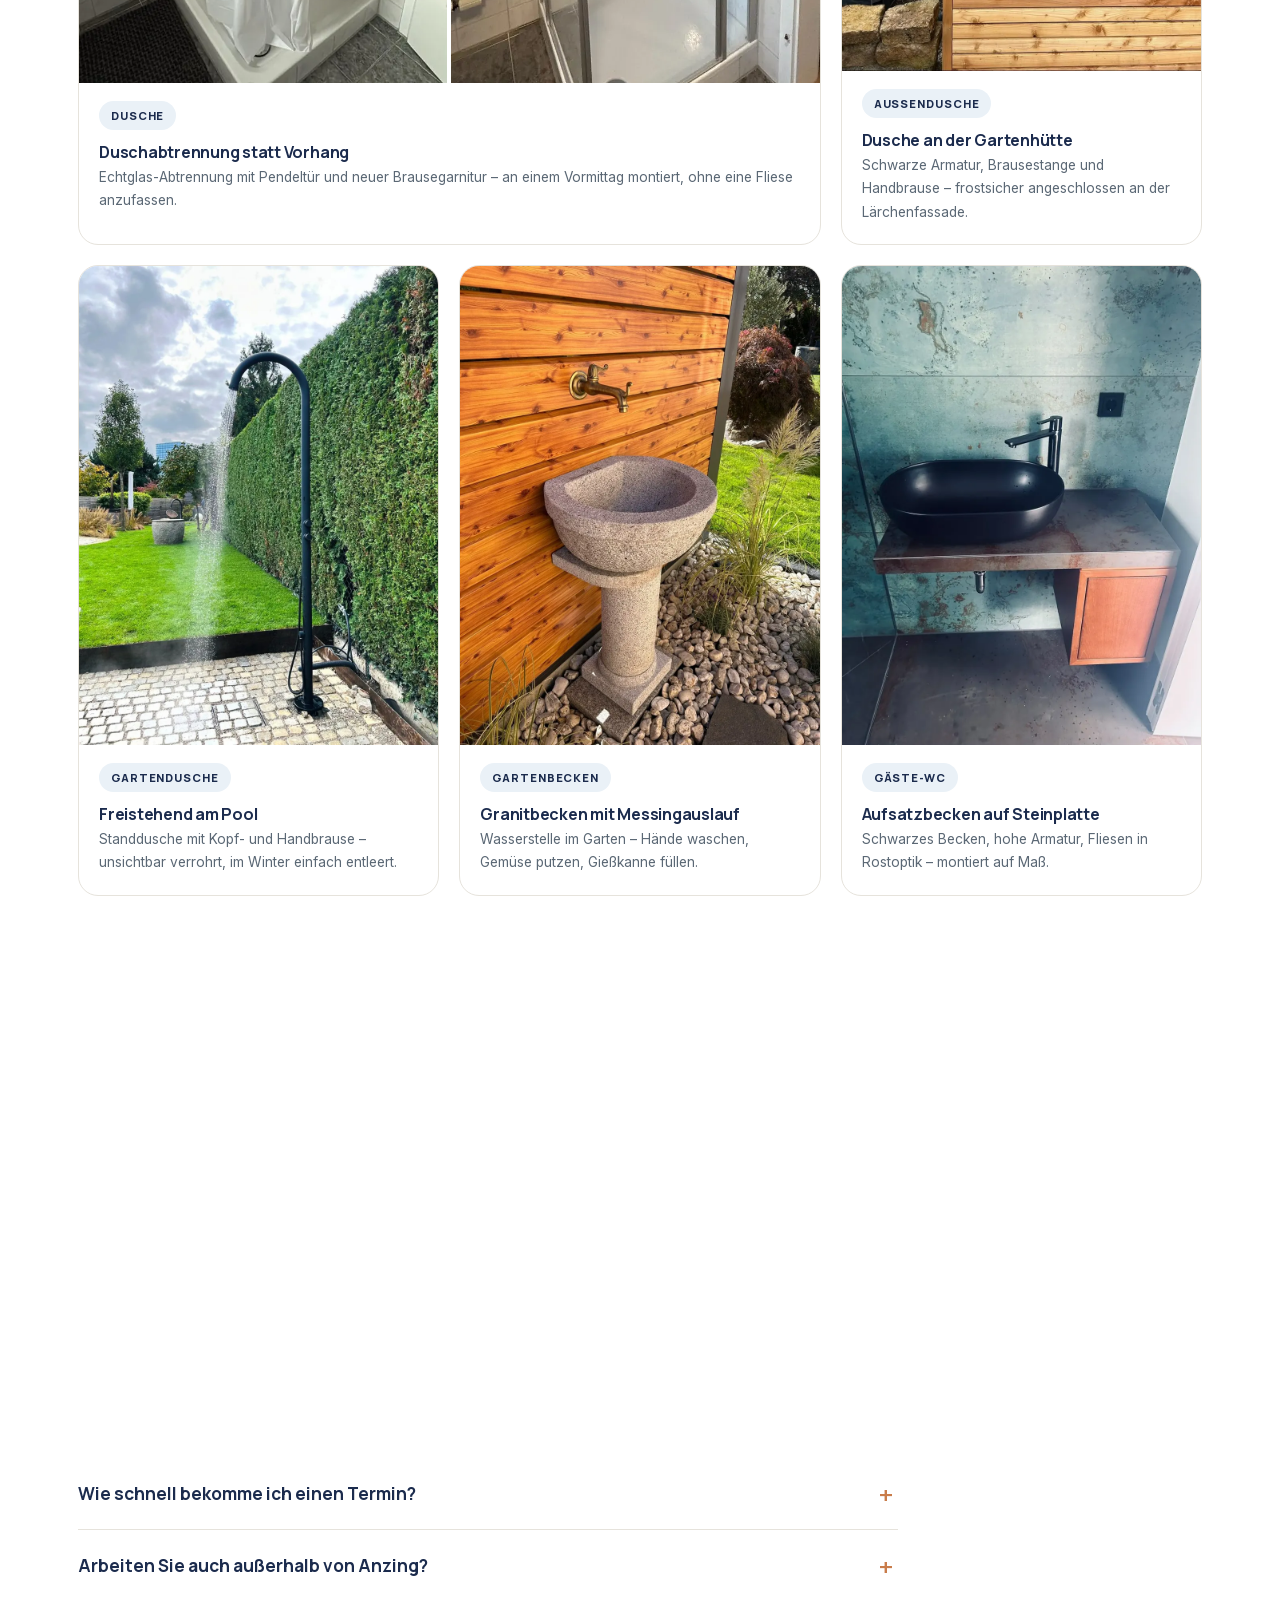
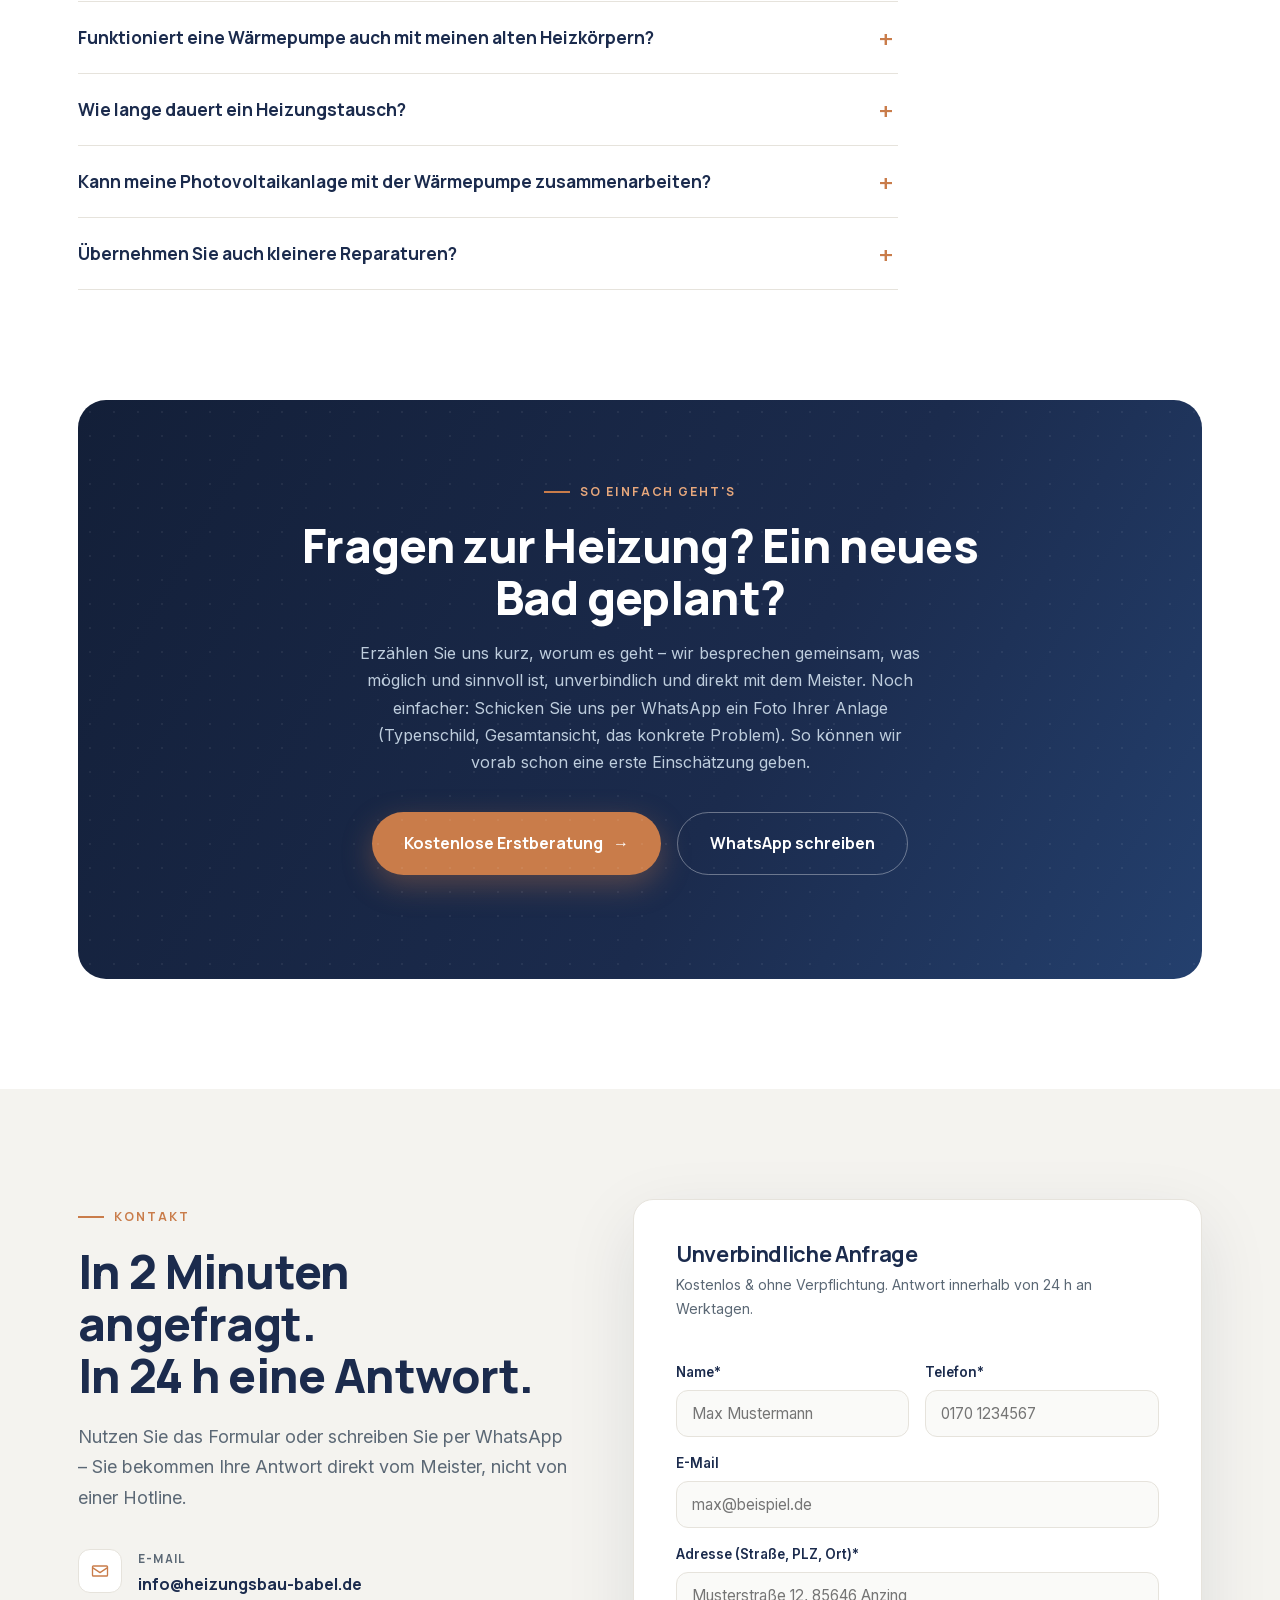
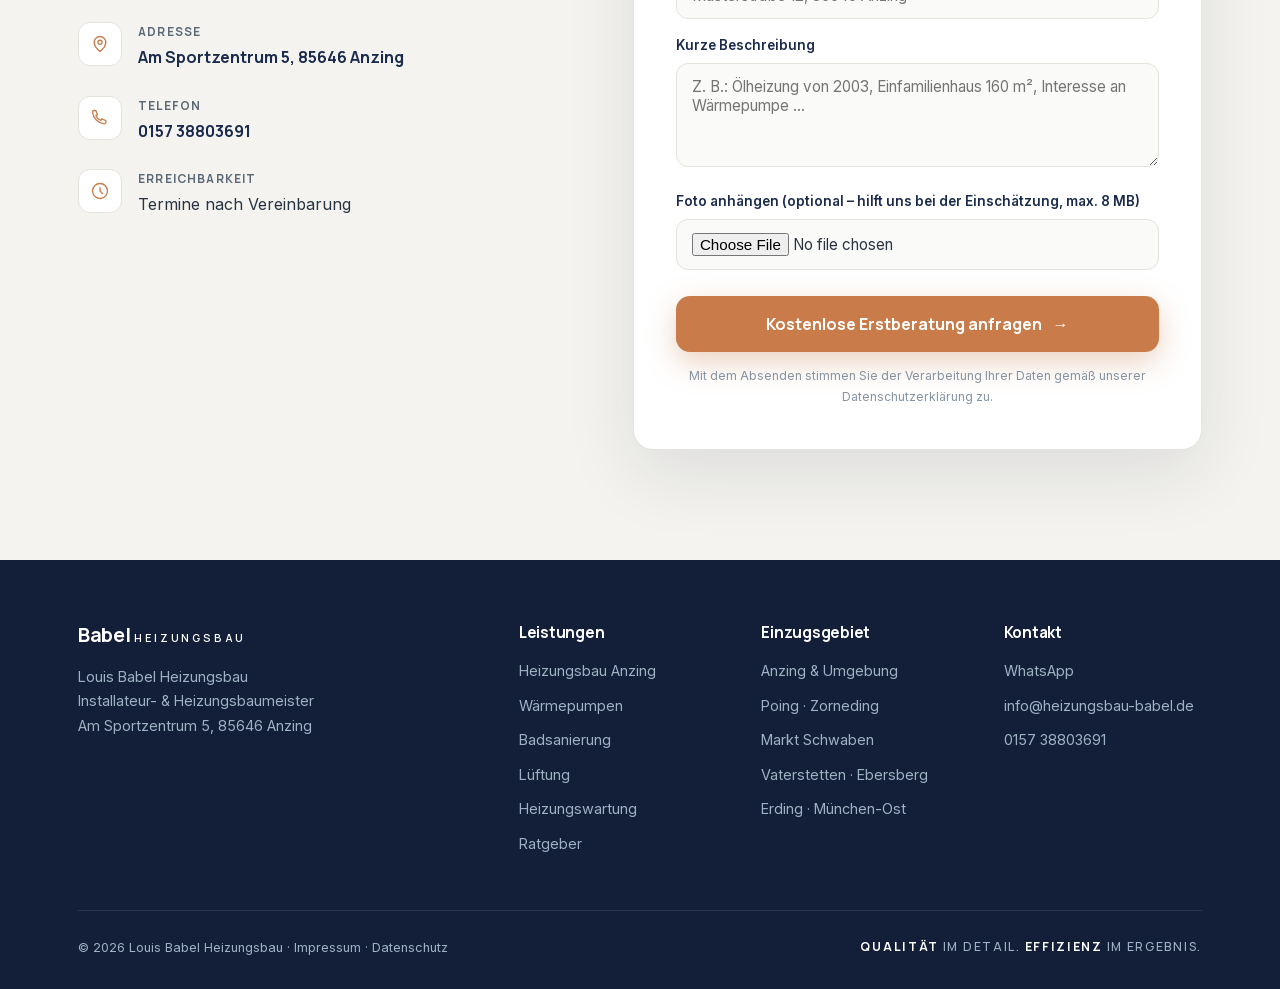
==== commit 574897ea: "Impressum und Datenschutzerklaerung, Footer-Links gesetzt, Cookie-Link entfernt Co-Authored-By: Clau" ====
--- a/index.html
+++ b/index.html
@@ -581,7 +581,7 @@
       <div><h4>Kontakt</h4><ul><li><a href="https://wa.me/4915738803691">WhatsApp</a></li><li><a href="mailto:info@heizungsbau-babel.de">info@heizungsbau-babel.de</a></li><li><a href="tel:+4915738803691">0157 38803691</a></li></ul></div>
     </div>
     <div class="f-bottom">
-      <span>© 2026 Louis Babel Heizungsbau · <a href="#">Impressum</a> · <a href="#">Datenschutz</a> · <a href="#">Cookie-Einstellungen</a></span>
+      <span>© 2026 Louis Babel Heizungsbau · <a href="/impressum/">Impressum</a> · <a href="/datenschutz/">Datenschutz</a></span>
       <span class="f-claim"><b>Qualität</b> im Detail. <b>Effizienz</b> im Ergebnis.</span>
     </div>
   </div>
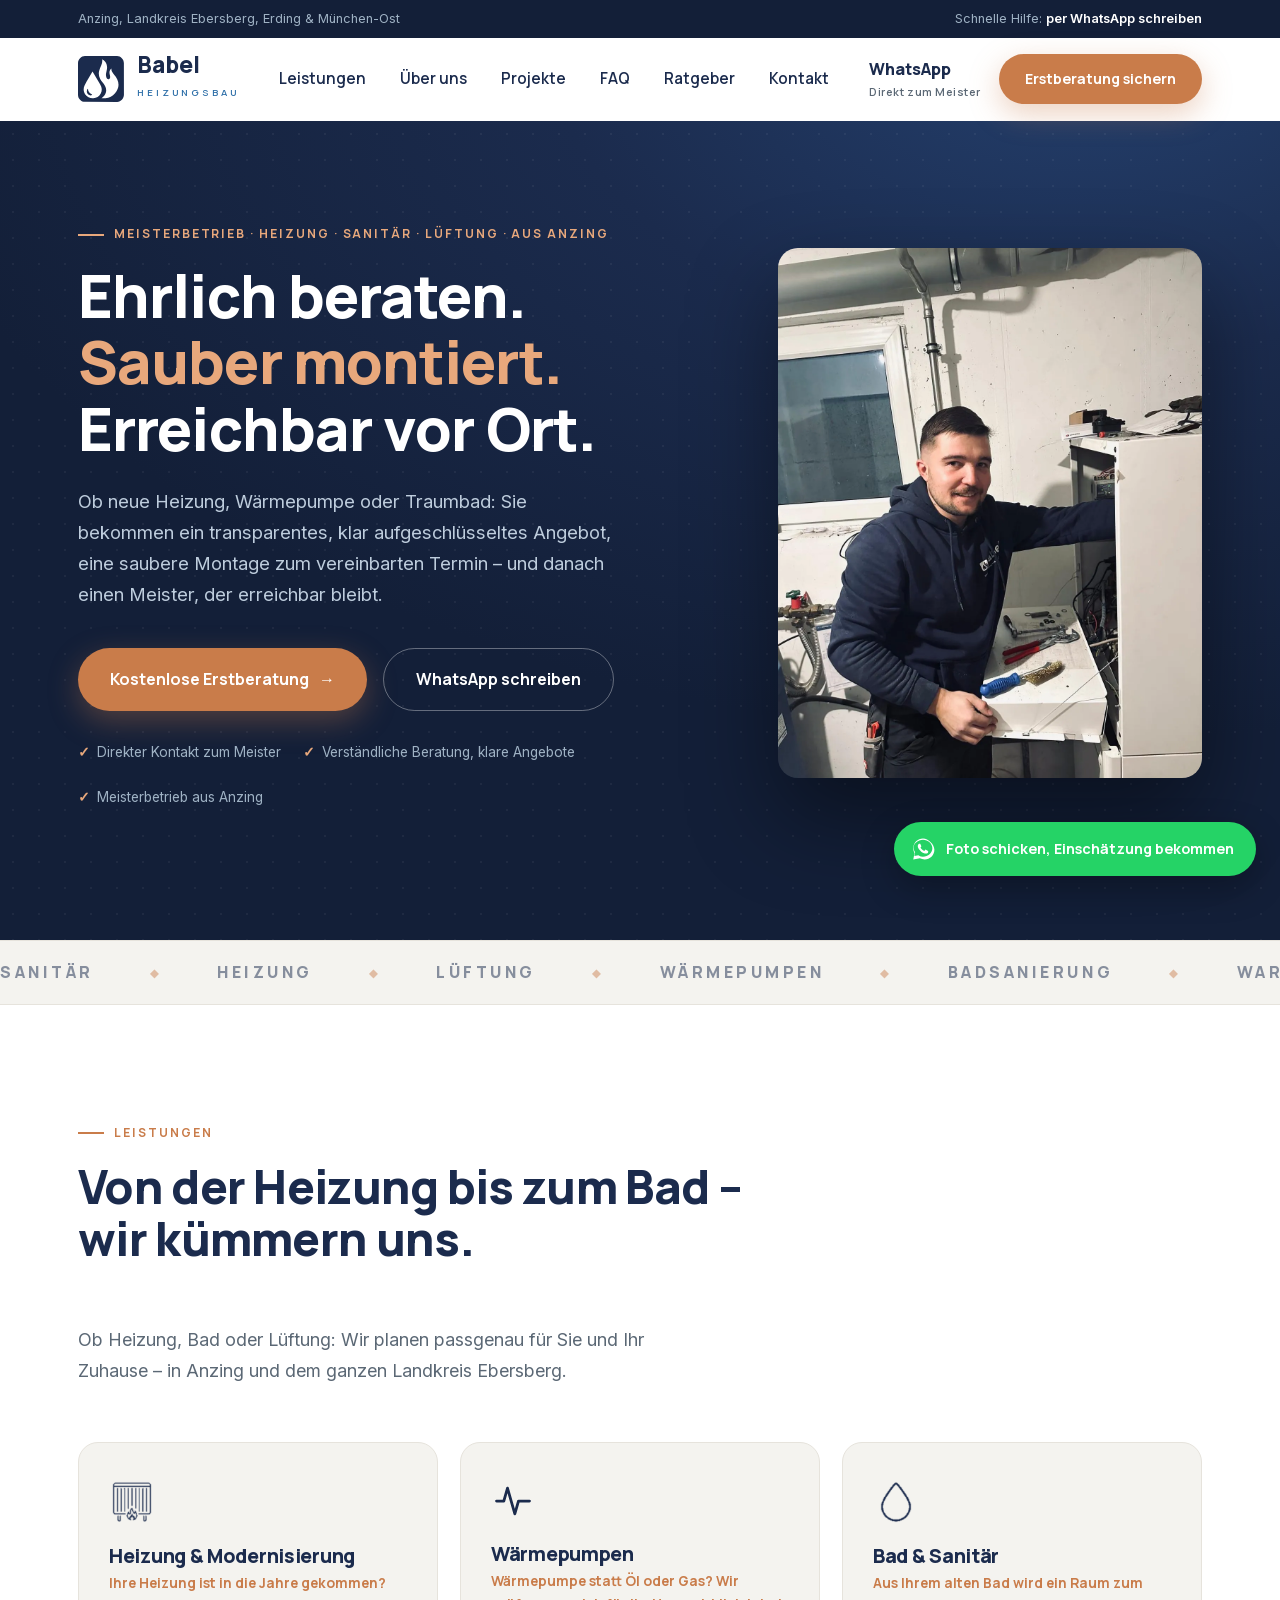
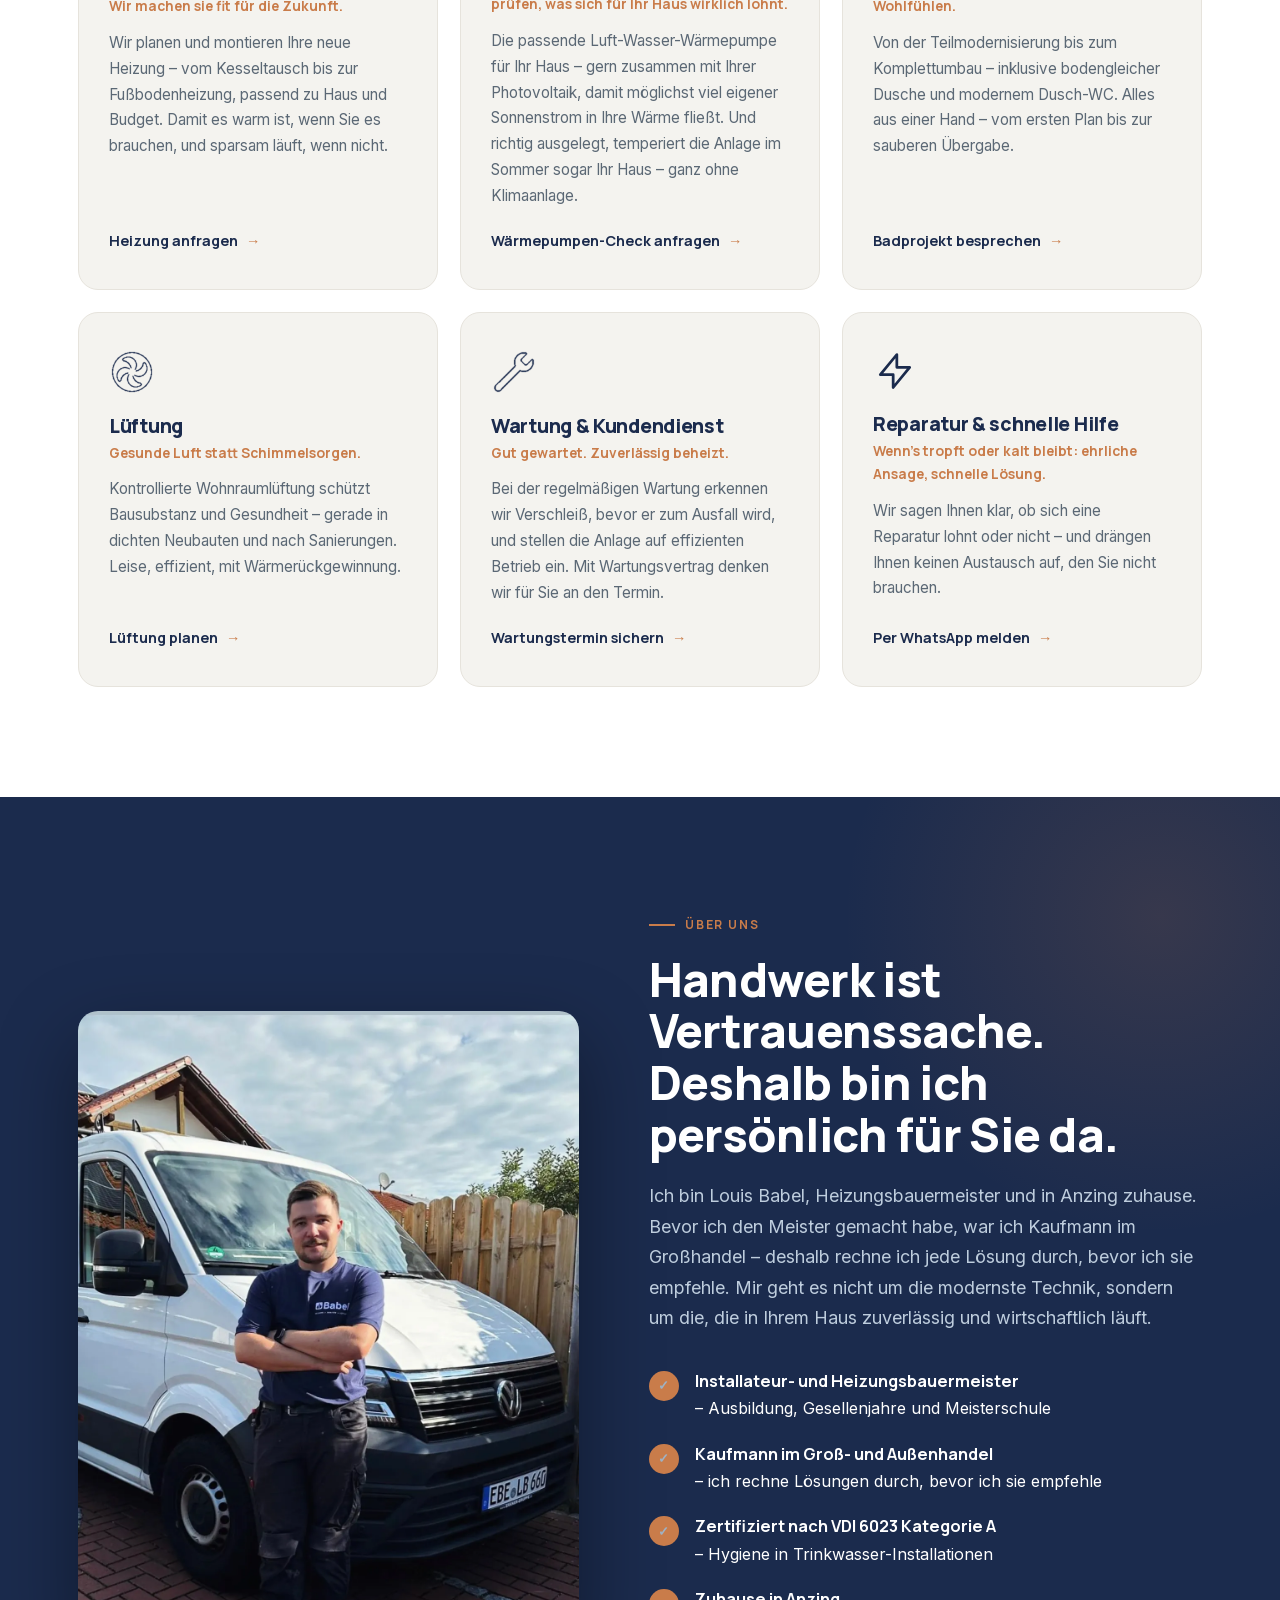
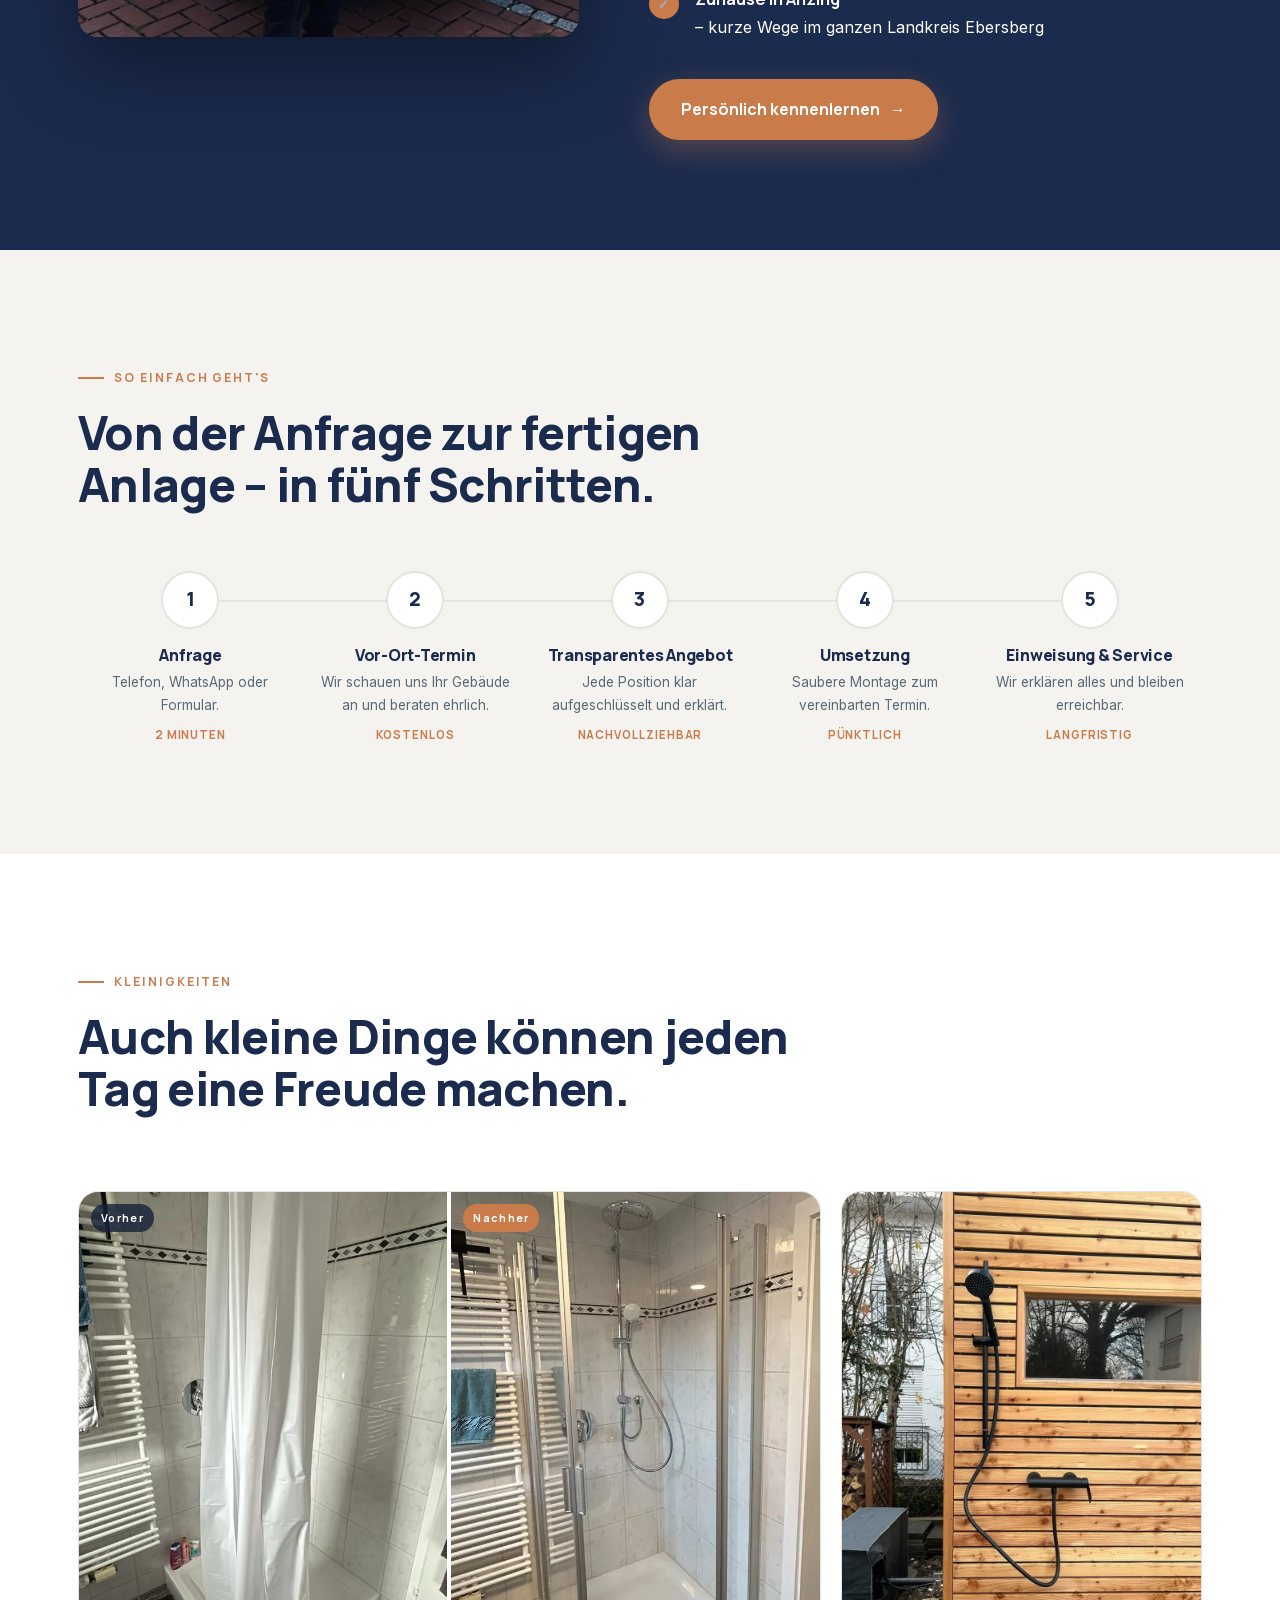
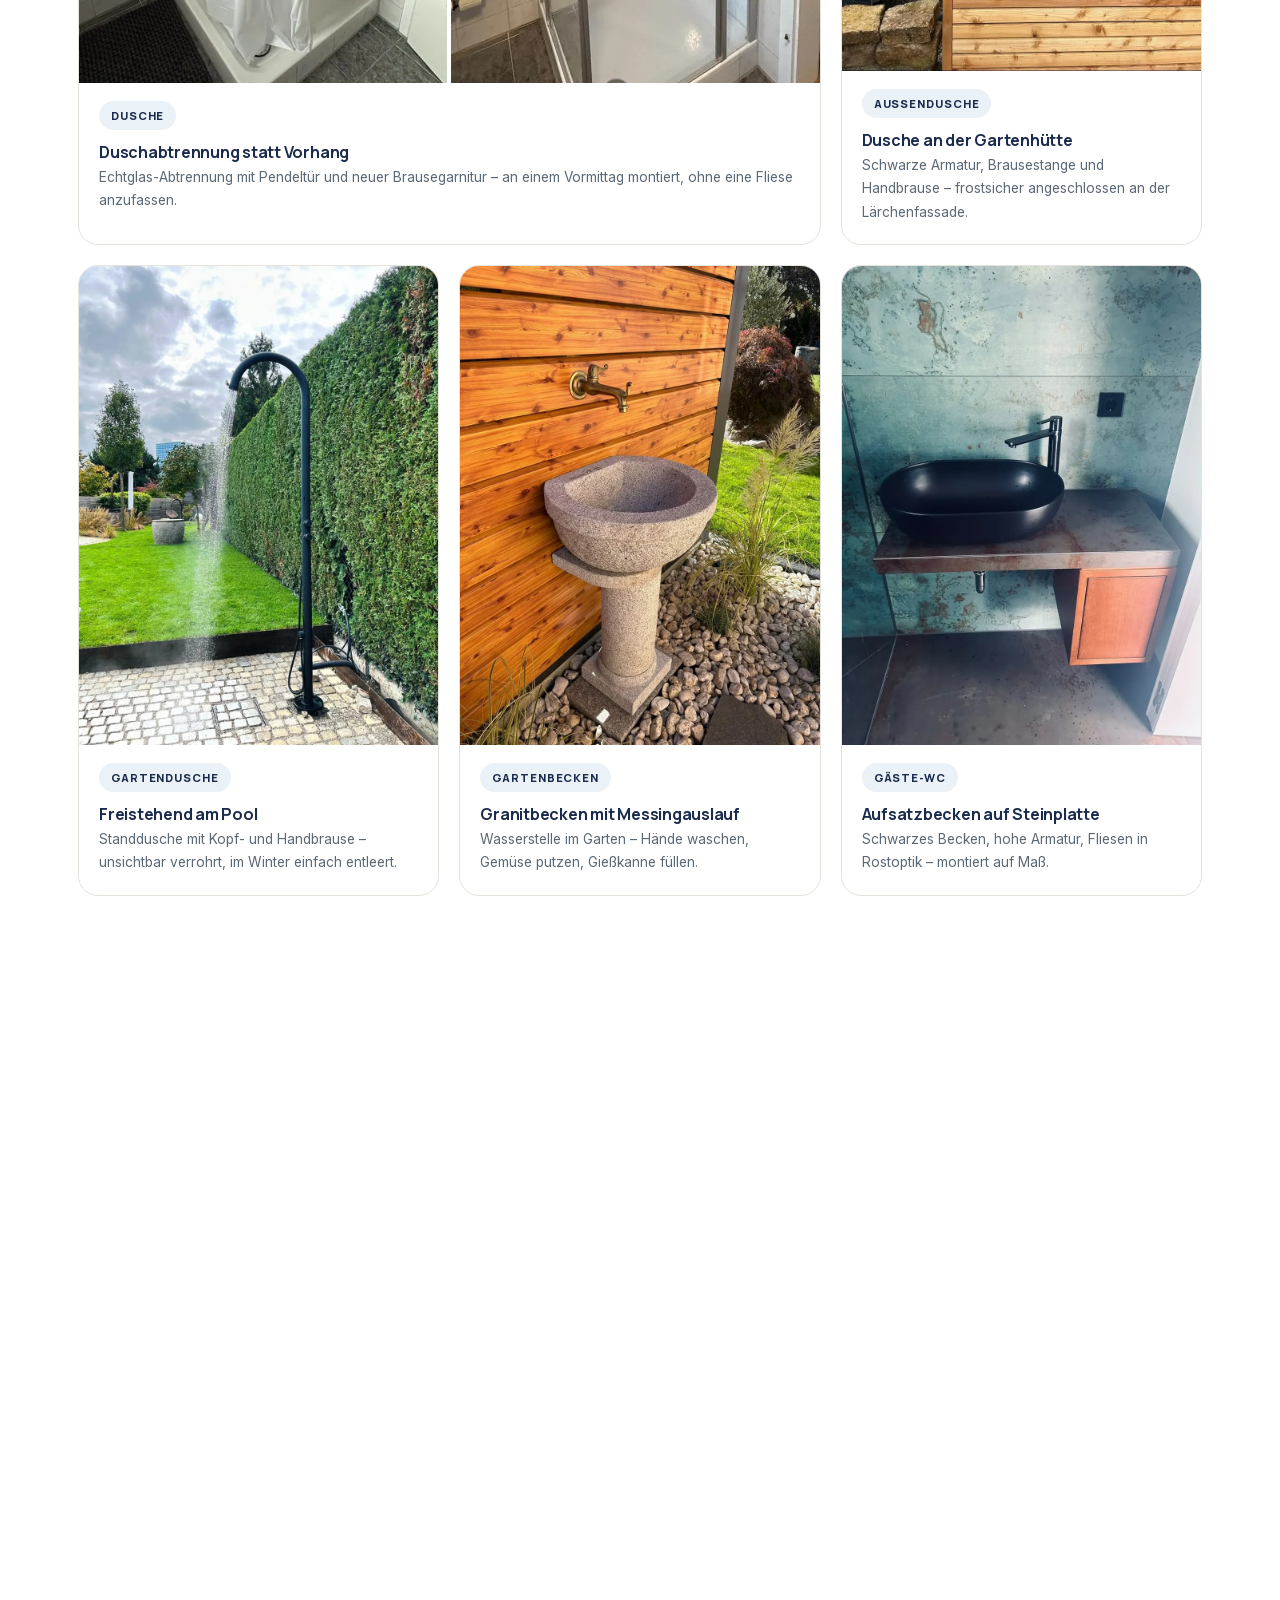
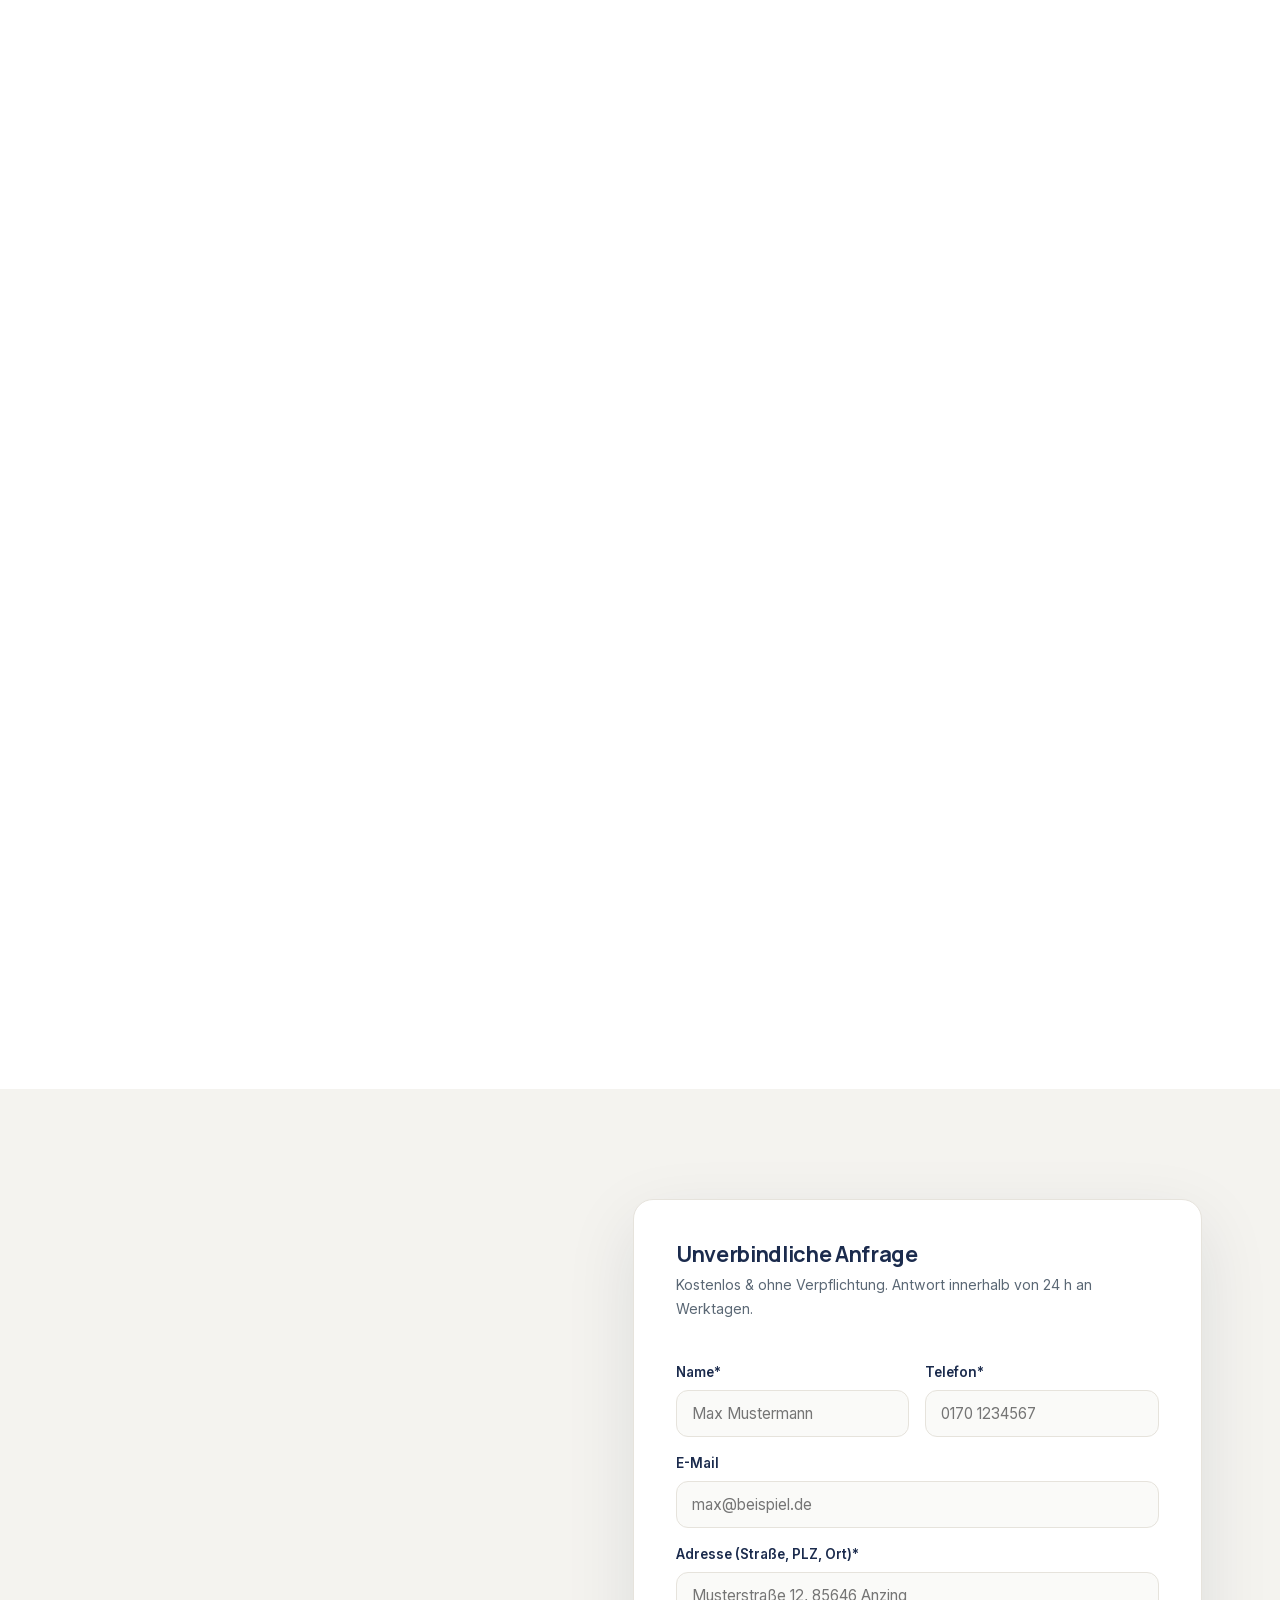
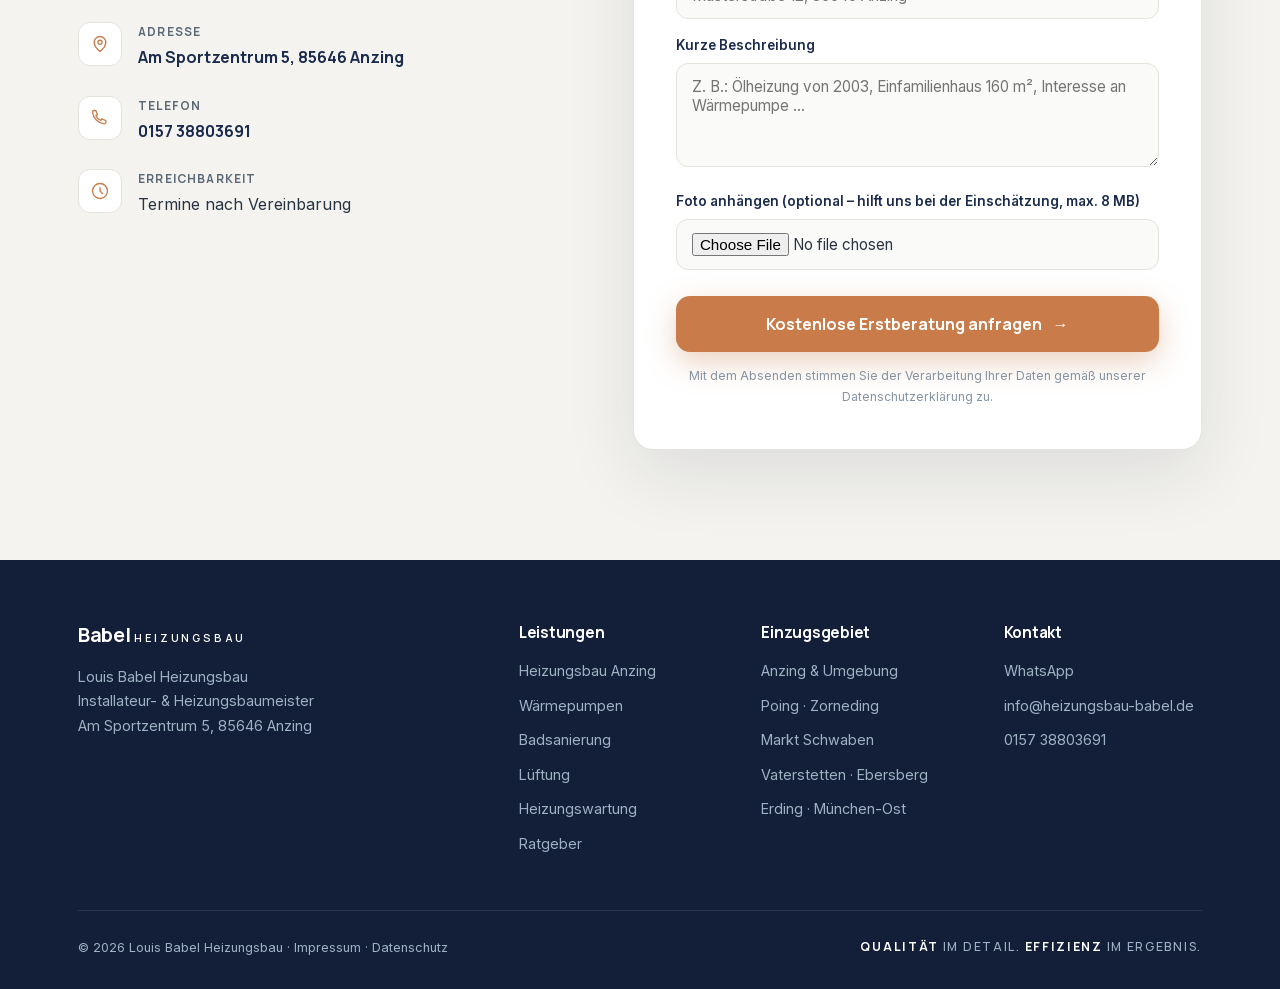
==== commit 0b8f5fe0: "Startseite: Title Co-Authored-By: Claude Fable 5.1 <noreply@anthropic.com> Claude-Session: https://c" ====
--- a/index.html
+++ b/index.html
@@ -3,7 +3,7 @@
 <head>
 <meta charset="UTF-8">
 <meta name="viewport" content="width=device-width, initial-scale=1.0">
-<title>Heizungsbauer Anzing | Wärmepumpe, Heizung & Bad – Babel Heizungsbau</title>
+<title>Heizungsbau Babel | Heizung, Wärmepumpe & Bad in Anzing</title>
 <meta name="description" content="Meisterbetrieb für Heizung, Wärmepumpen, Bad & Lüftung in Anzing und dem Landkreis Ebersberg. Transparente Angebote, saubere Montage, ein Ansprechpartner. Jetzt kostenlose Erstberatung anfragen.">
 <link rel="canonical" href="https://www.heizungsbau-babel.de/">
 <meta property="og:title" content="Babel Heizungsbau – Ein warmes Zuhause. Klare Kosten. Ein Ansprechpartner.">
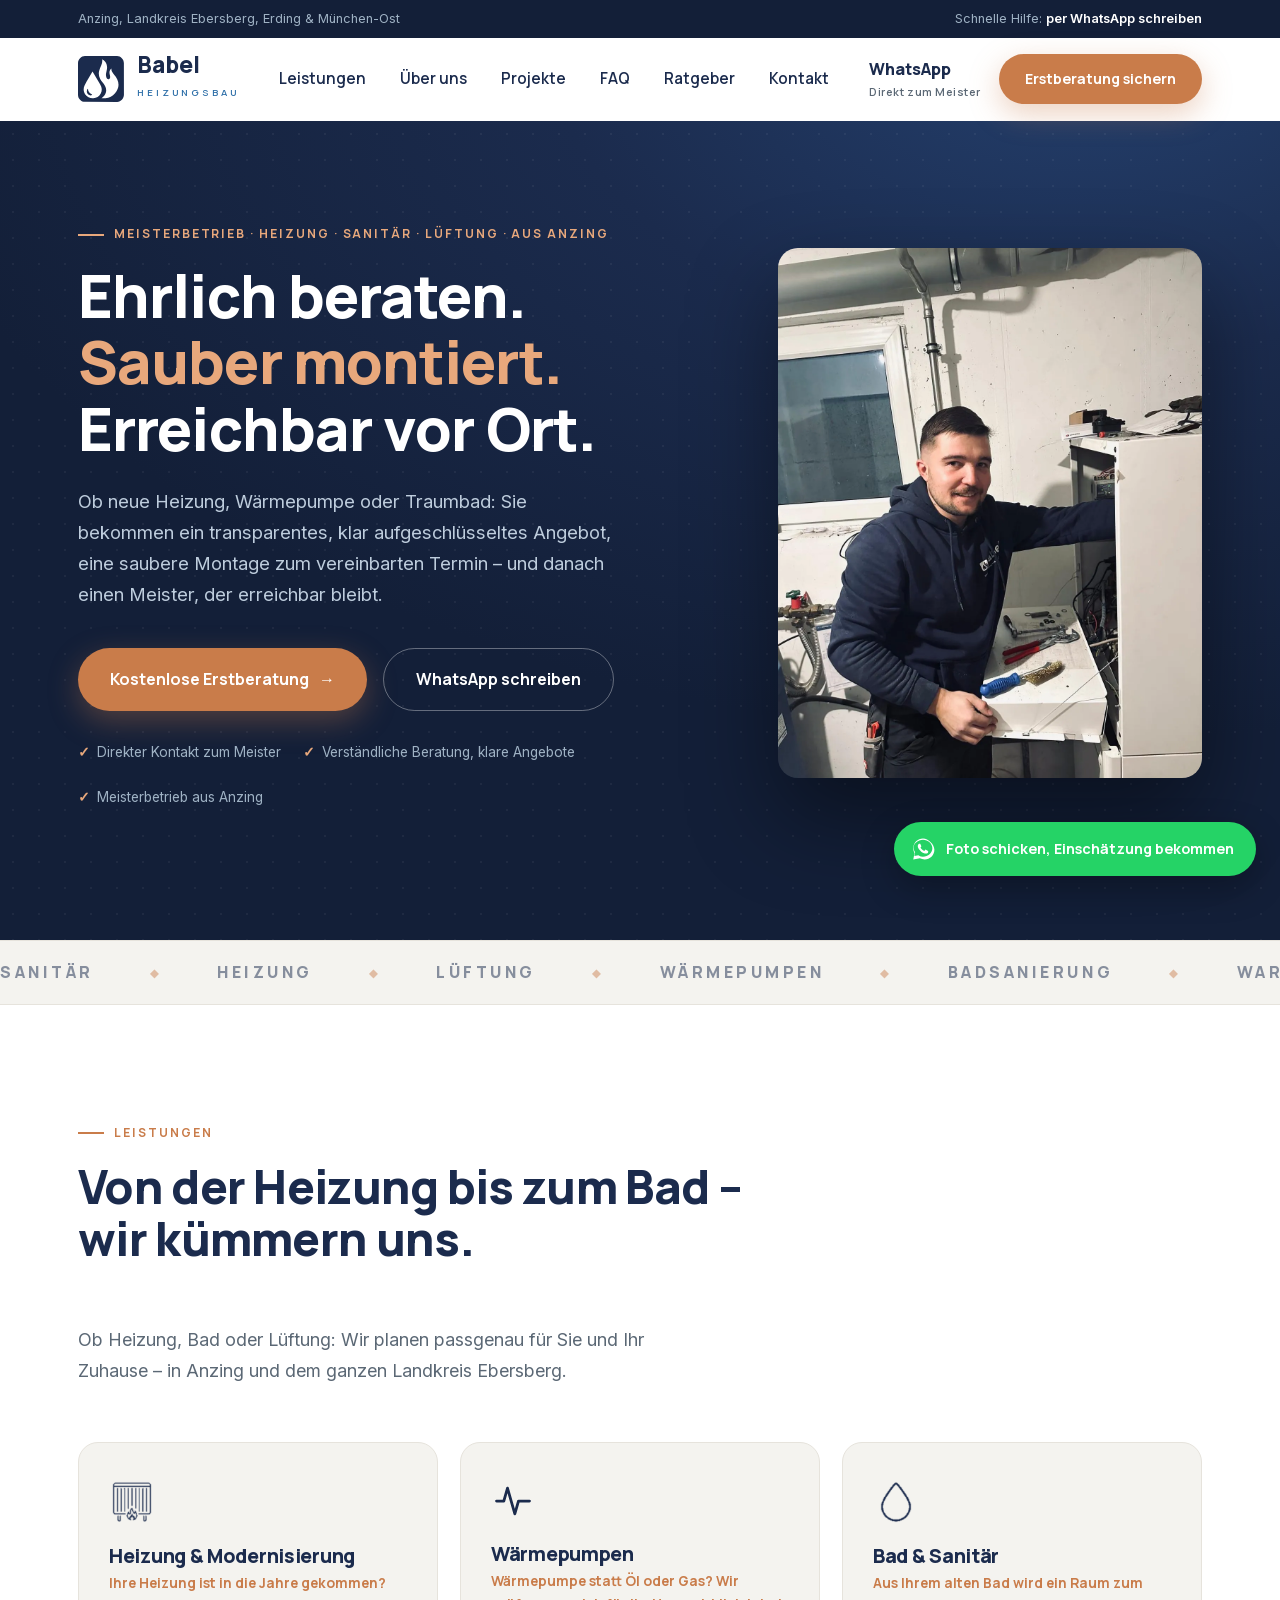
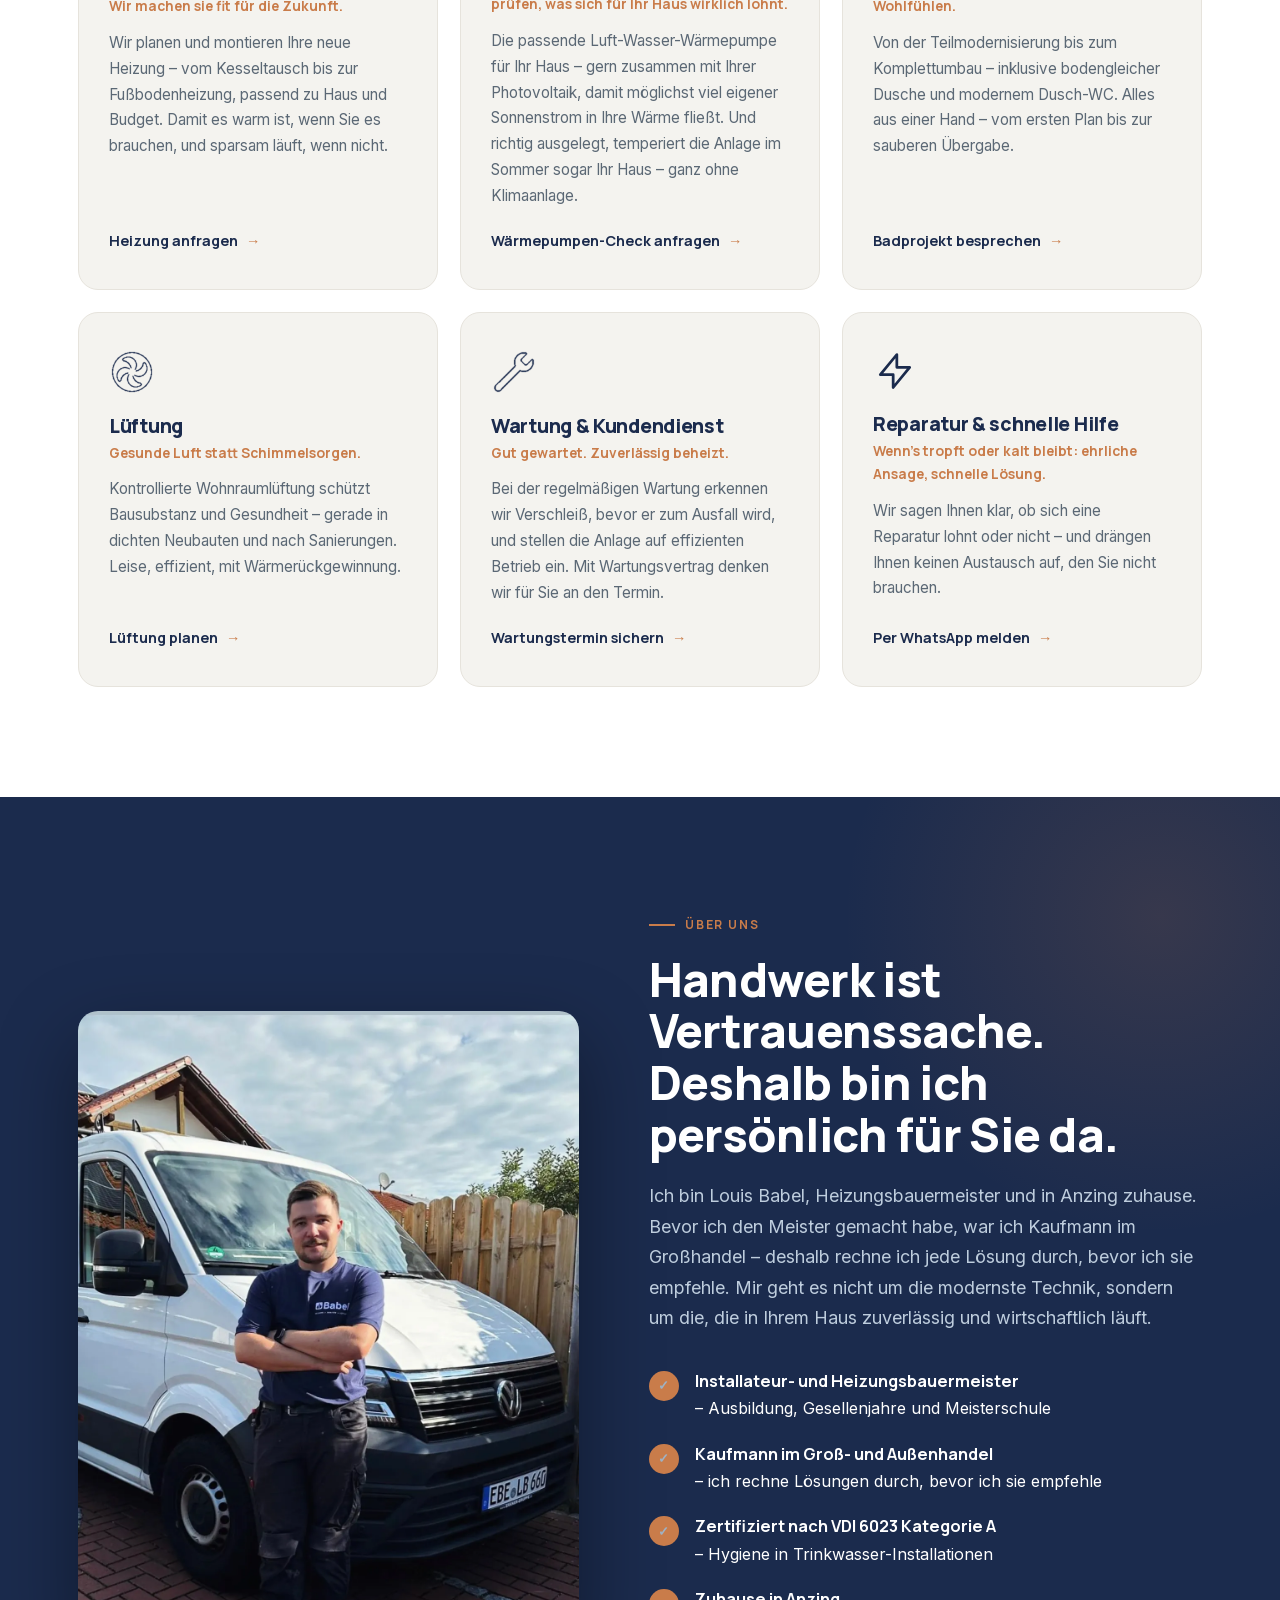
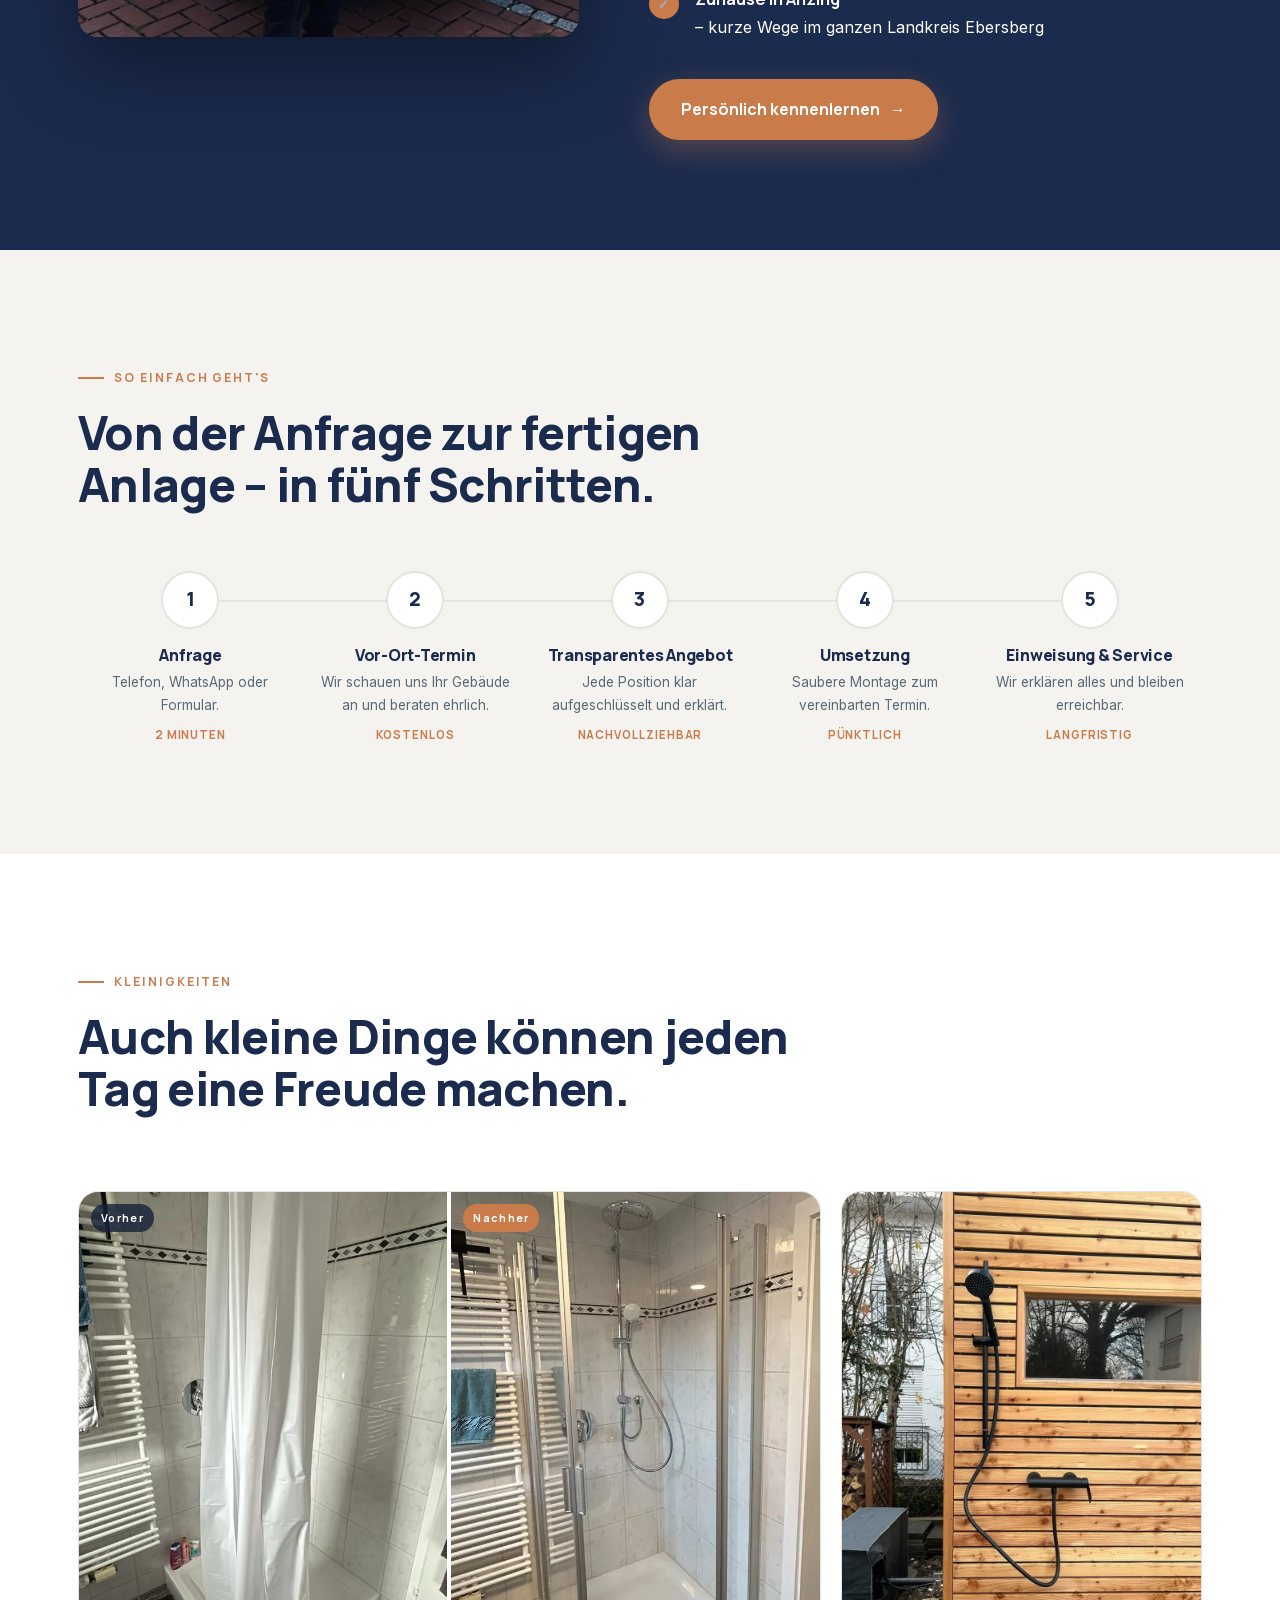
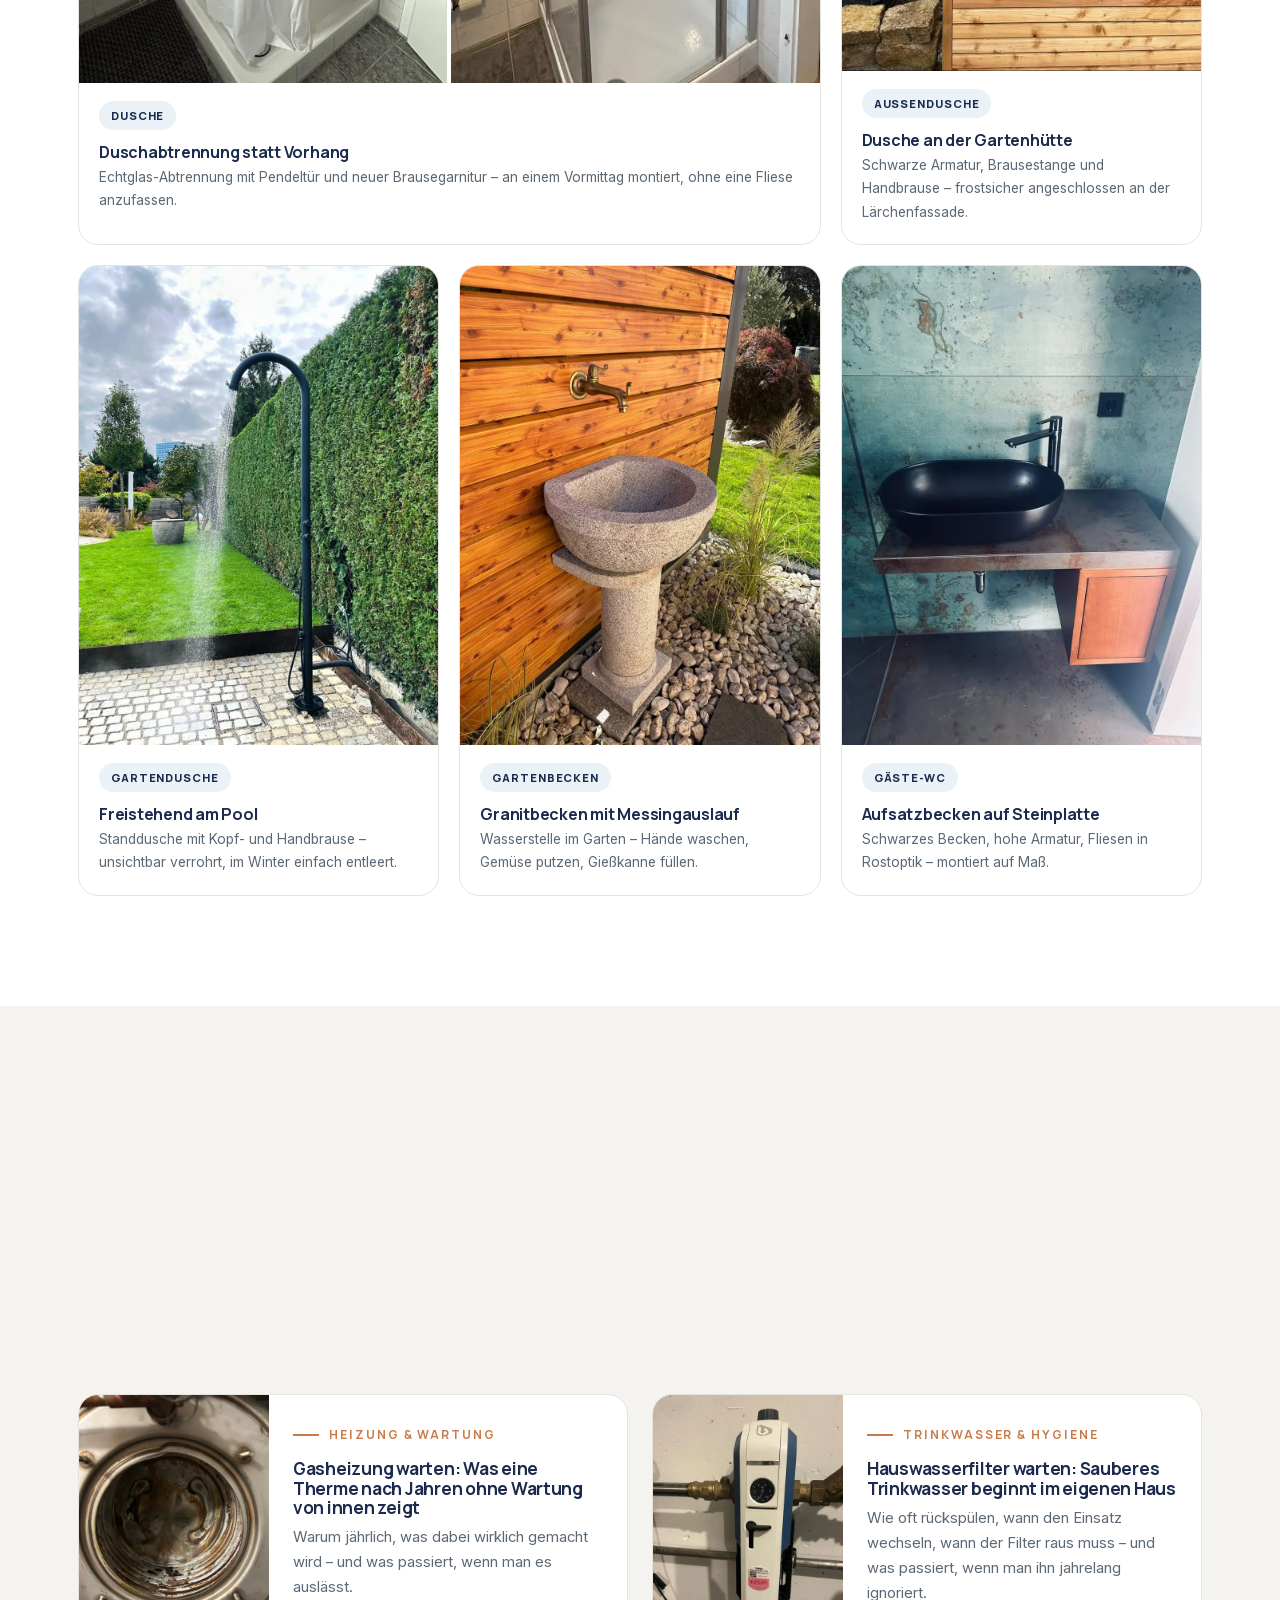
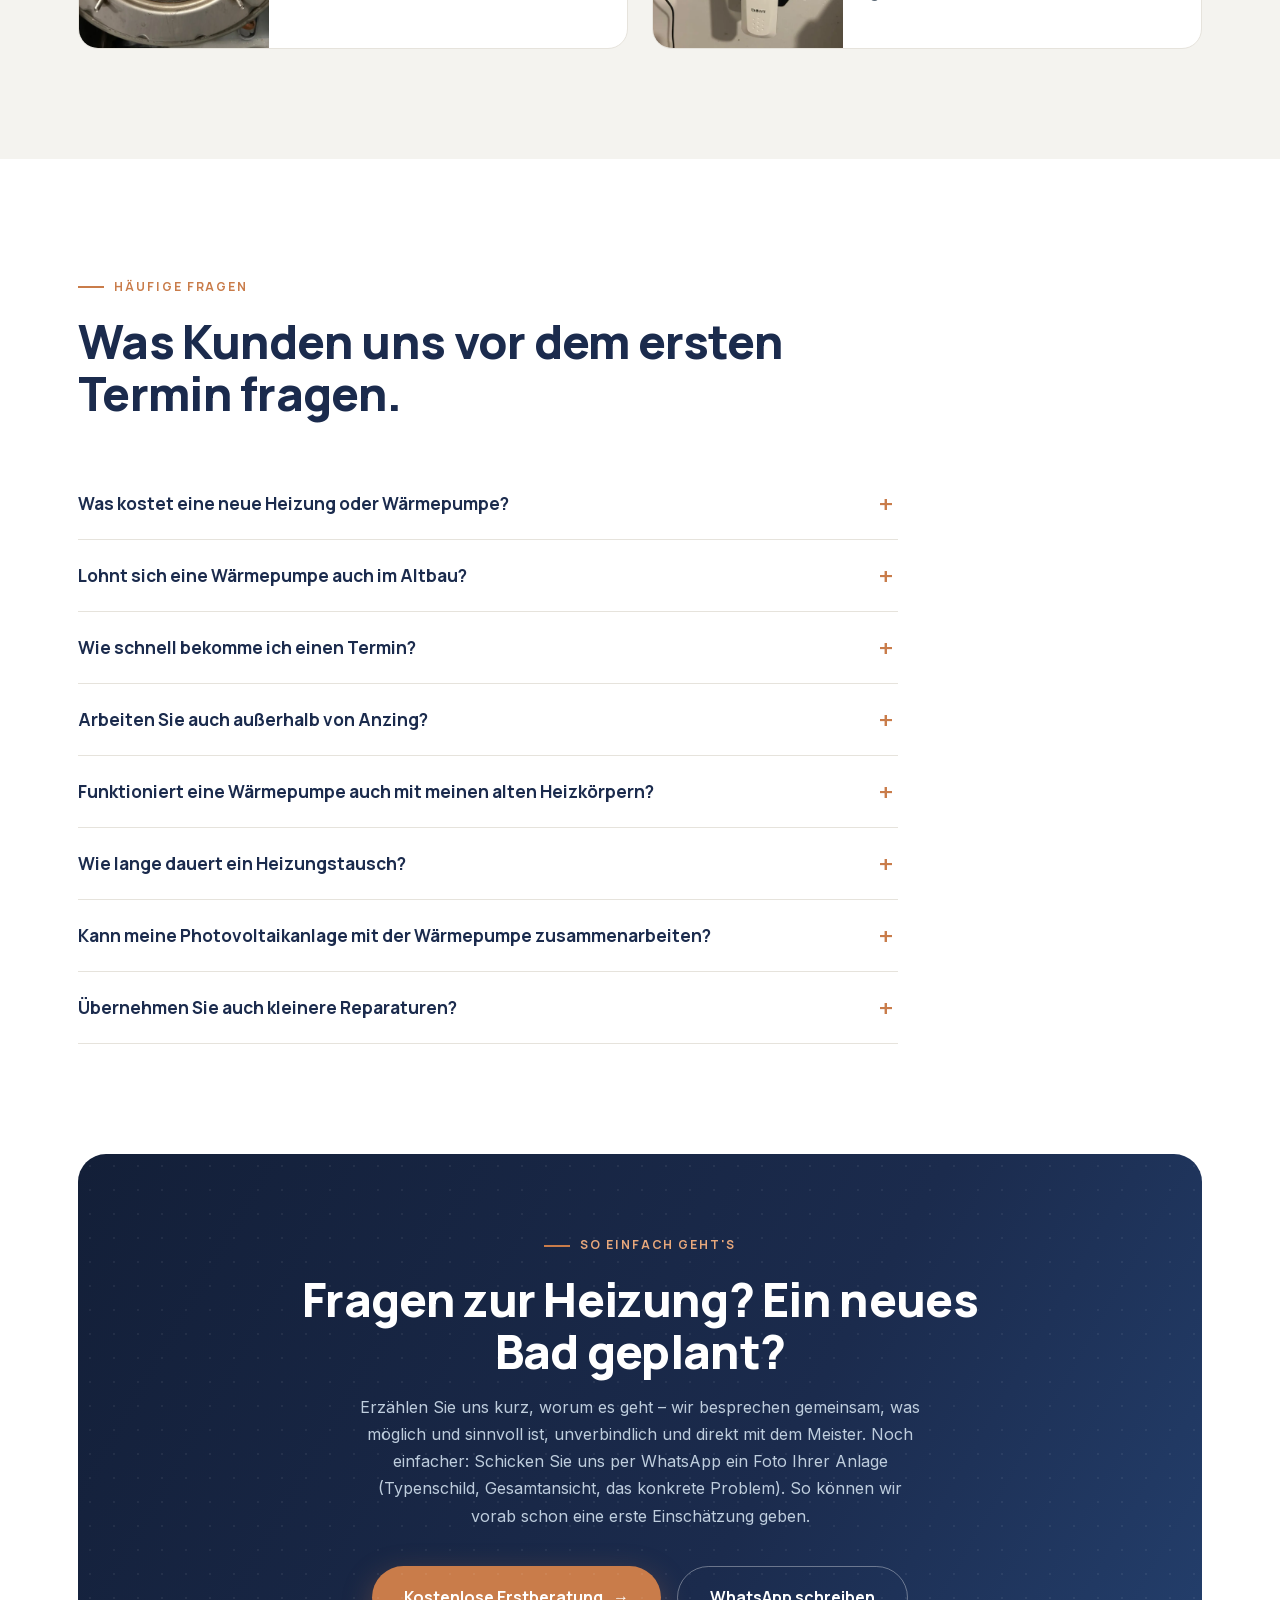
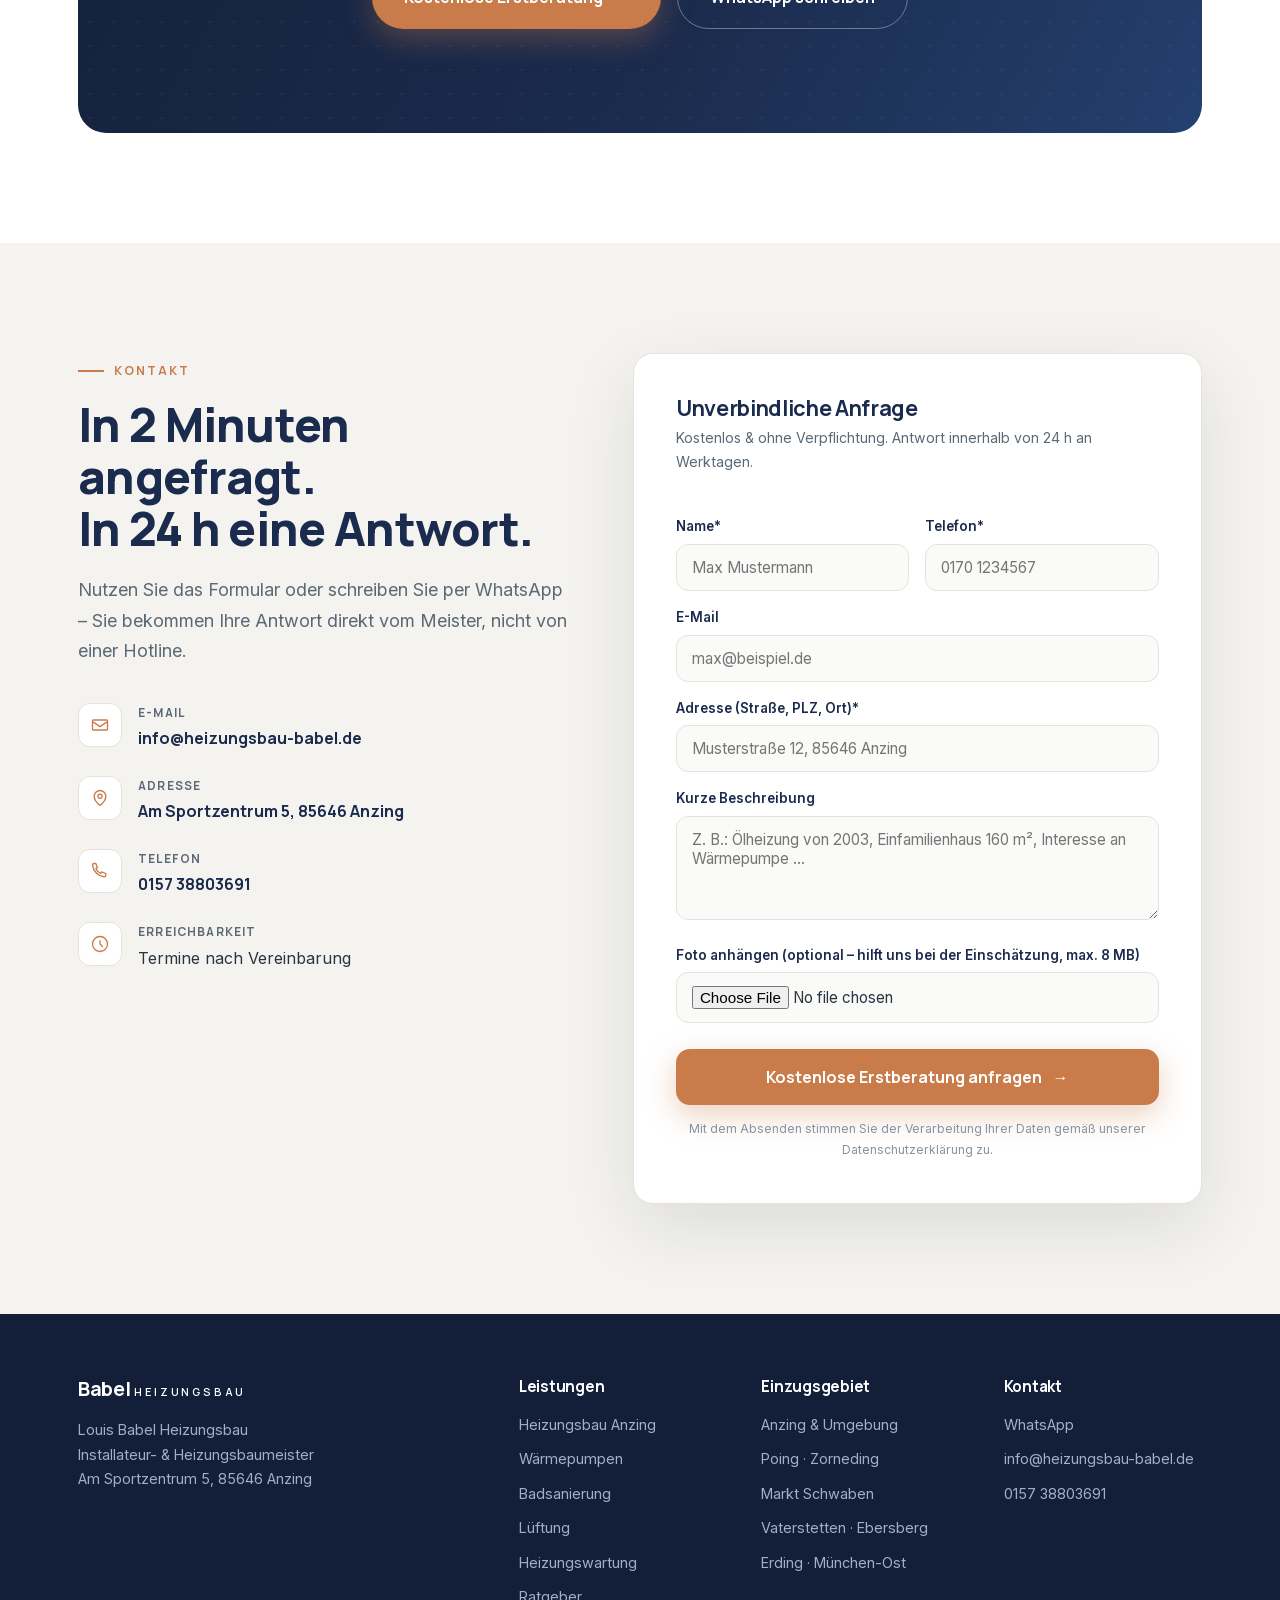
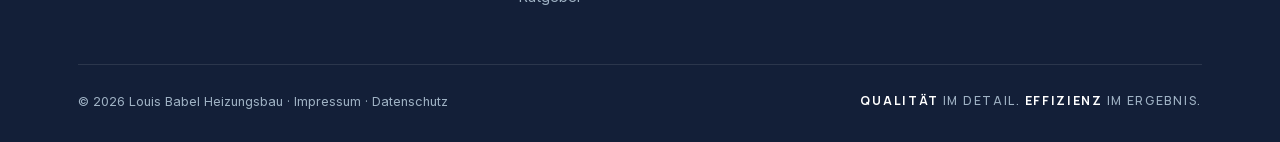
==== commit 3e3d19b0: "SEO/GEO: og:image, Ratgeber-Teaser auf Startseite, llms.txt Co-Authored-By: Claude Fable 5.1 <norepl" ====
--- a/index.html
+++ b/index.html
@@ -10,6 +10,11 @@
 <meta property="og:description" content="Heizung, Wärmepumpe, Bad und Lüftung vom Meisterbetrieb in Anzing. Kostenlose Erstberatung, transparentes Angebot, saubere Umsetzung.">
 <meta property="og:type" content="website">
 <meta property="og:locale" content="de_DE">
+<meta property="og:image" content="https://www.heizungsbau-babel.de/images/og-heizungsbau-babel.jpg">
+<meta property="og:image:width" content="1200">
+<meta property="og:image:height" content="630">
+<meta name="twitter:card" content="summary_large_image">
+<meta name="twitter:image" content="https://www.heizungsbau-babel.de/images/og-heizungsbau-babel.jpg">
 <link rel="preload" href="/fonts/manrope-latin.woff2" as="font" type="font/woff2" crossorigin>
 <link rel="preload" href="/fonts/inter-latin.woff2" as="font" type="font/woff2" crossorigin>
 <link rel="stylesheet" href="/fonts/fonts.css">
@@ -172,6 +177,17 @@
 .ref-grid-4 .ref-wide .ref-img img{width:100%;height:100%;object-fit:cover}
 .ba-label{position:absolute;left:12px;top:12px;background:rgba(19,31,56,.78);color:#fff;font-family:'Manrope',sans-serif;font-weight:700;font-size:.68rem;letter-spacing:.12em;padding:5px 10px;border-radius:100px;z-index:2}
 .ba-label.after{background:var(--kupfer)}
+.ratgeber{background:var(--grau)}
+.blog-list{display:grid;grid-template-columns:repeat(2,1fr);gap:24px}
+.blog-card{border:1px solid var(--linie);border-radius:var(--radius);overflow:hidden;background:#fff;text-decoration:none;color:inherit;display:grid;grid-template-columns:190px 1fr;transition:transform .4s var(--ease),box-shadow .4s var(--ease)}
+.blog-card:hover{transform:translateY(-6px);box-shadow:0 24px 60px rgba(19,31,56,.12)}
+.blog-card picture,.blog-card img{display:block;width:100%;height:100%;object-fit:cover;object-position:center 30%}
+.blog-card picture{min-height:190px}
+.blog-card div{padding:22px 24px 26px}
+.blog-card h3{font-size:1.08rem;margin:8px 0 8px;color:var(--marine)}
+.blog-card p{font-size:.92rem;color:var(--text-soft)}
+.blog-card .kicker{margin-bottom:6px}
+
 .ref-grid-4 .ref-img{aspect-ratio:3/4}
 .ref-grid-4 .ref-body{padding:18px 20px 20px}
 .ref-grid-4 .ref-body h3{font-size:1rem;margin-bottom:4px}
@@ -261,6 +277,9 @@
   .cards,.ref-grid,.quotes{grid-template-columns:1fr}
   .ref-grid-4{grid-template-columns:1fr 1fr;gap:14px}
   .ref-grid-4 .ref-wide{grid-column:span 2}
+  .blog-list{grid-template-columns:1fr}
+  .blog-card{grid-template-columns:1fr}
+  .blog-card picture{aspect-ratio:16/8;min-height:0}
   .steps{grid-template-columns:1fr 1fr}
   .steps::before{display:none}
   .f-grid{grid-template-columns:1fr 1fr}
@@ -474,6 +493,28 @@
       <div class="quote reveal"><div class="stars">★★★★★</div><p>„Von der Beratung bis zur Übergabe alles top. Termine wurden eingehalten, die Baustelle war jeden Abend aufgeräumt."</p><b>Familie M.</b><small>Heizungstausch · Anzing</small></div>
       <div class="quote reveal d1"><div class="stars">★★★★★</div><p>„Endlich ein Handwerker, der erklärt, was er macht und warum. Die Wärmepumpe läuft seit einem Jahr einwandfrei."</p><b>H. K.</b><small>Wärmepumpe · Zorneding</small></div>
       <div class="quote reveal d2"><div class="stars">★★★★★</div><p>„Schnelle Hilfe, als die Heizung mitten im Winter ausfiel. Ehrliche Empfehlung statt teurem Schnellschuss."</p><b>S. B.</b><small>Reparatur · Vaterstetten</small></div>
+    </div>
+  </div>
+</section>
+
+<section class="ratgeber" id="ratgeber">
+  <div class="wrap">
+    <div class="sec-head">
+      <div>
+        <span class="kicker reveal">Ratgeber</span>
+        <h2 class="reveal">Was wir im Heizungskeller sehen – und was Sie darüber wissen sollten.</h2>
+      </div>
+      <a class="btn btn-ghost reveal" style="color:var(--marine);border-color:var(--marine)" href="/blog/">Alle Beiträge <span class="arr">→</span></a>
+    </div>
+    <div class="blog-list">
+      <a class="blog-card reveal" href="/blog/gasheizung-wartung/">
+        <picture><source srcset="images/blog-gasheizung-waermetauscher-ablagerungen.webp" type="image/webp"><img src="images/blog-gasheizung-waermetauscher-ablagerungen.jpg" alt="Wärmetauscher einer Gastherme mit Ablagerungen" loading="lazy" width="1000" height="1333"></picture>
+        <div><span class="kicker">Heizung &amp; Wartung</span><h3>Gasheizung warten: Was eine Therme nach Jahren ohne Wartung von innen zeigt</h3><p>Warum jährlich, was dabei wirklich gemacht wird – und was passiert, wenn man es auslässt.</p></div>
+      </a>
+      <a class="blog-card reveal d1" href="/blog/hauswasserfilter-trinkwasserhygiene/">
+        <picture><source srcset="images/blog-hauswasserfilter-bwt-modern.webp" type="image/webp"><img src="images/blog-hauswasserfilter-bwt-modern.jpg" alt="Moderner Hauswasserfilter mit Druckminderer" loading="lazy" width="1000" height="1333"></picture>
+        <div><span class="kicker">Trinkwasser &amp; Hygiene</span><h3>Hauswasserfilter warten: Sauberes Trinkwasser beginnt im eigenen Haus</h3><p>Wie oft rückspülen, wann den Einsatz wechseln, wann der Filter raus muss – und was passiert, wenn man ihn jahrelang ignoriert.</p></div>
+      </a>
     </div>
   </div>
 </section>
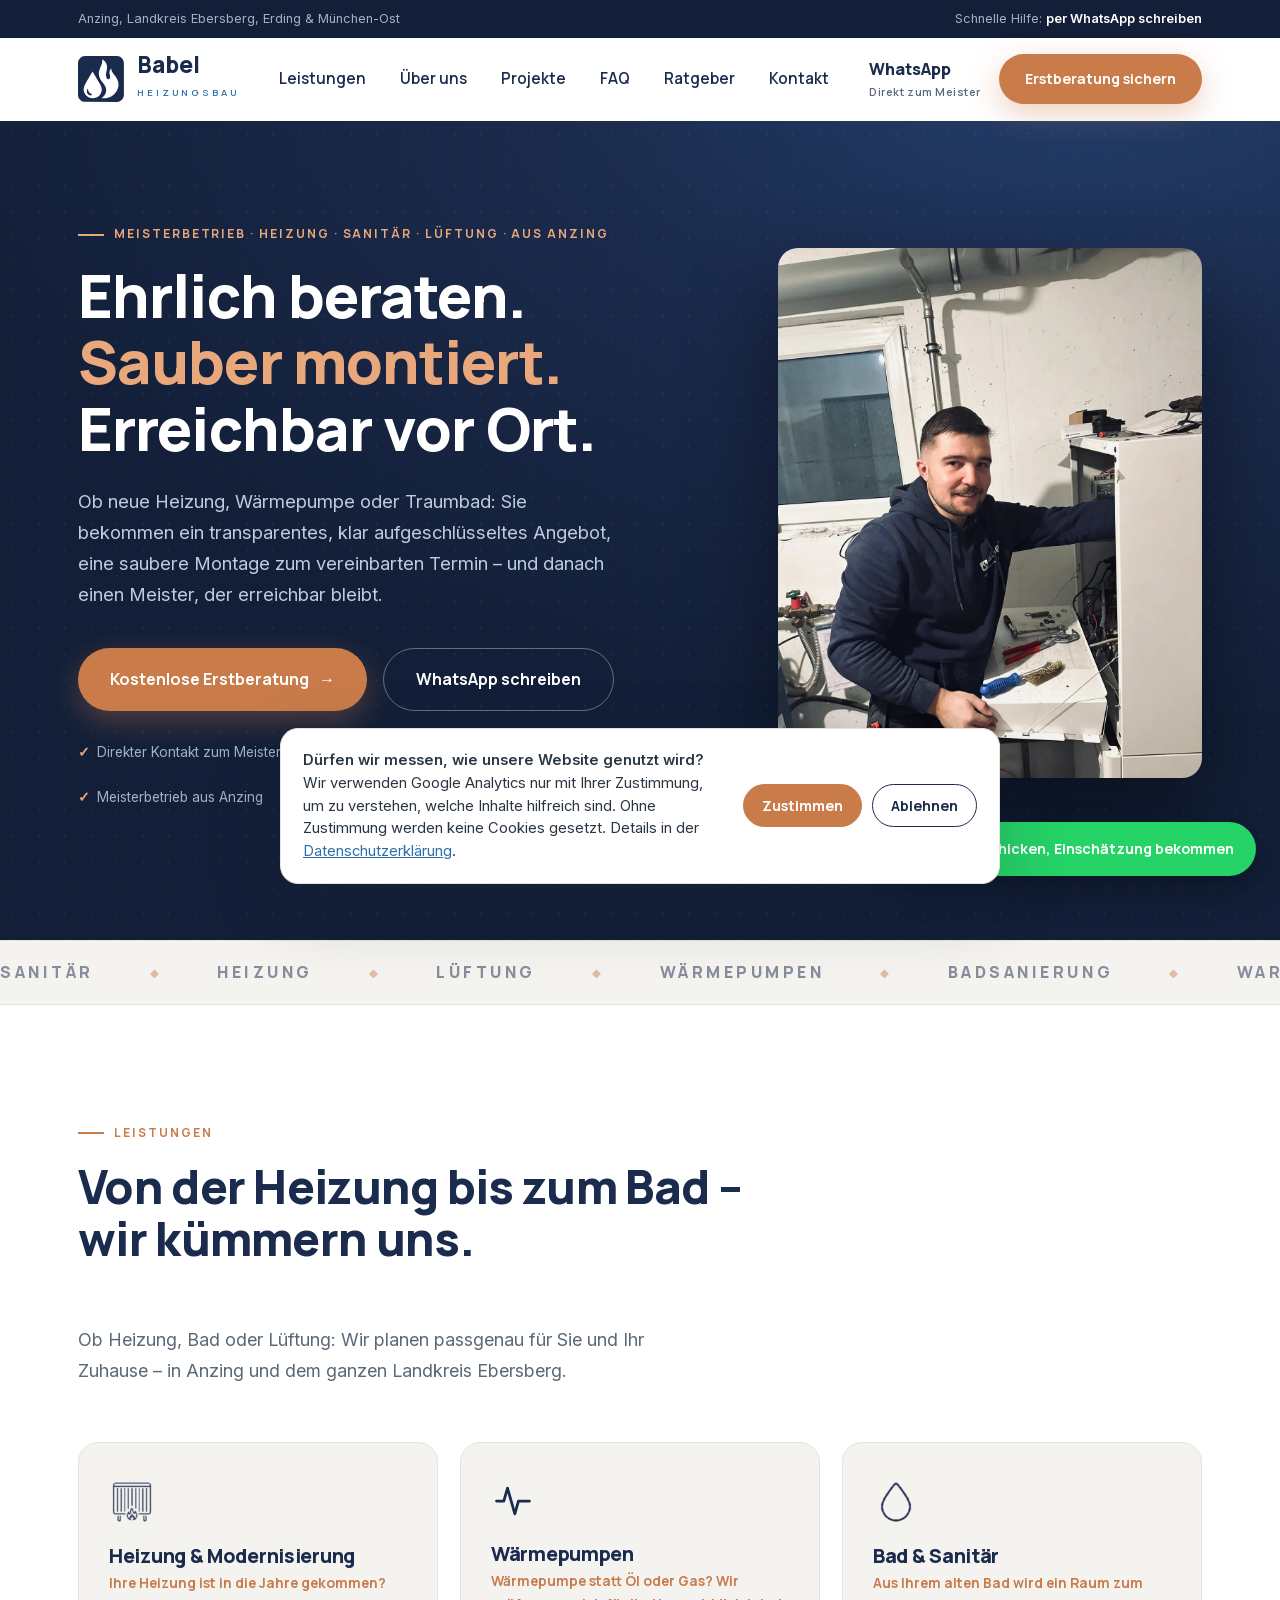
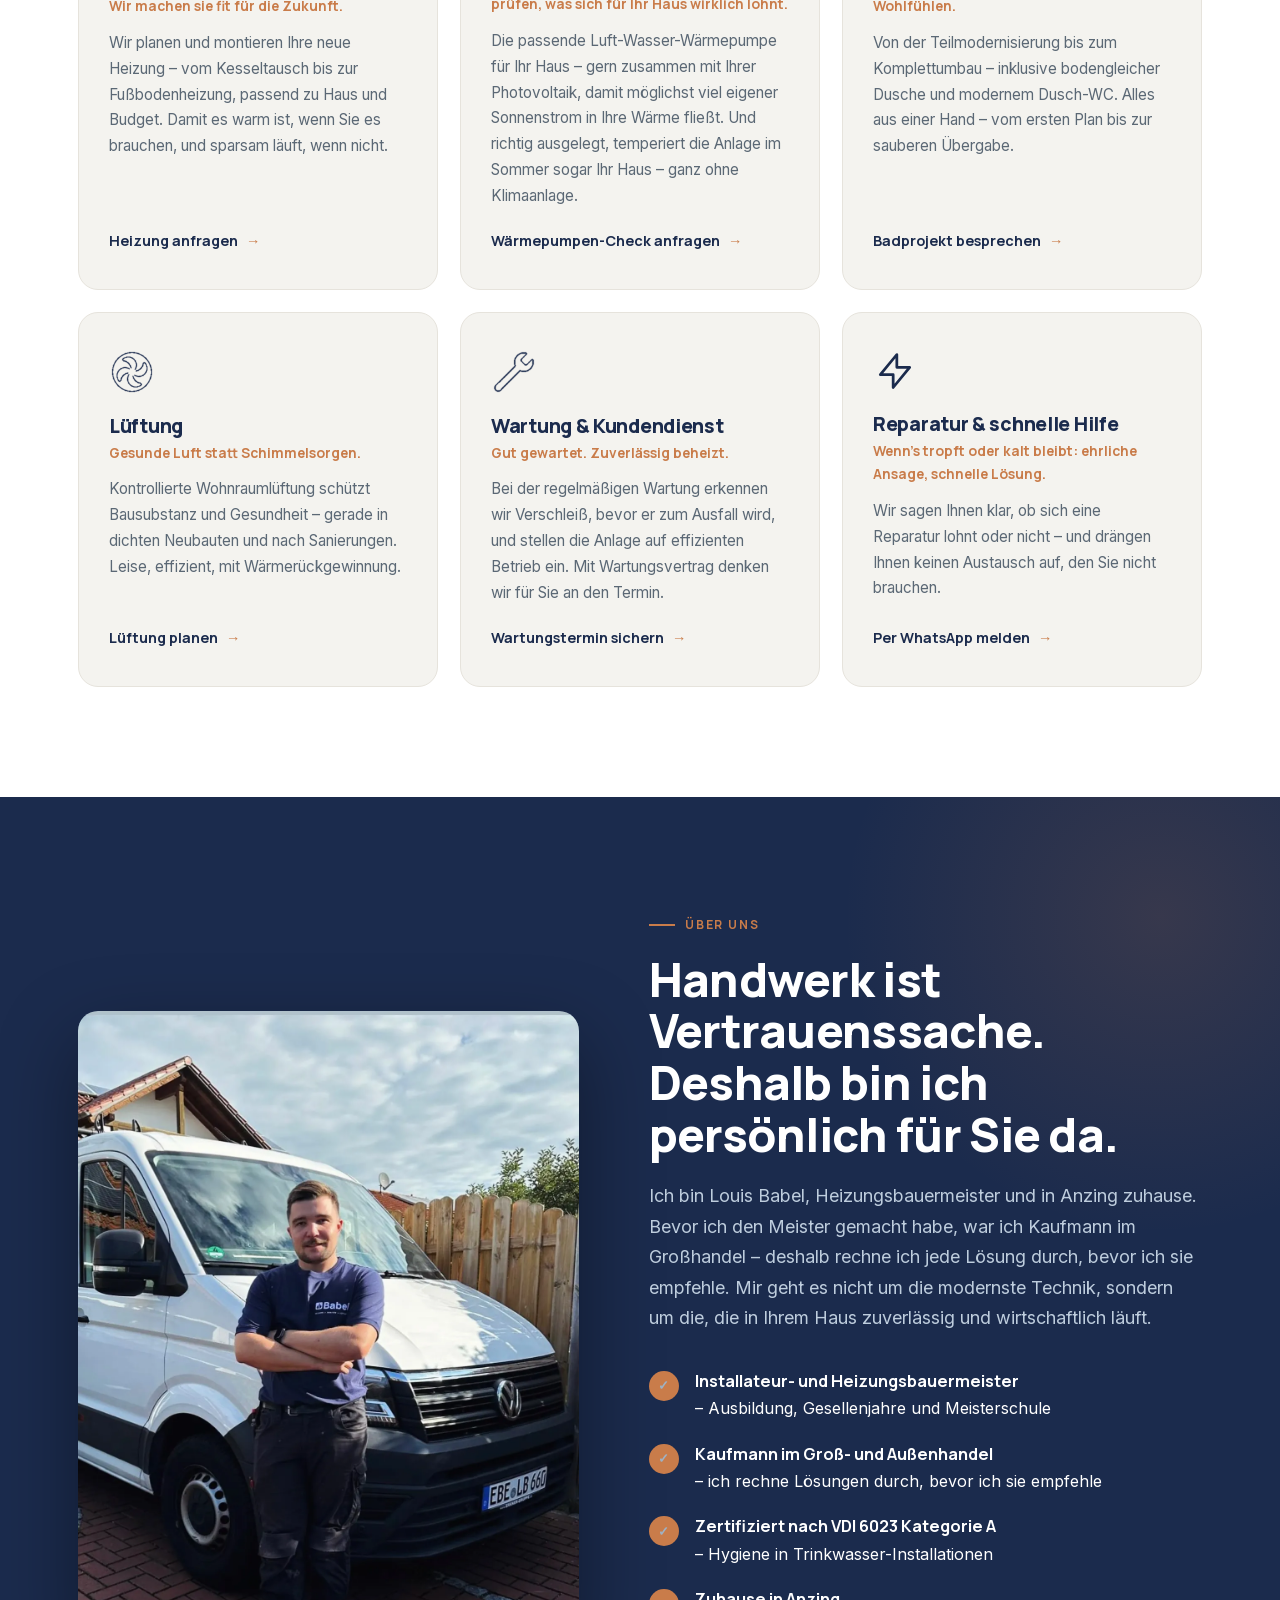
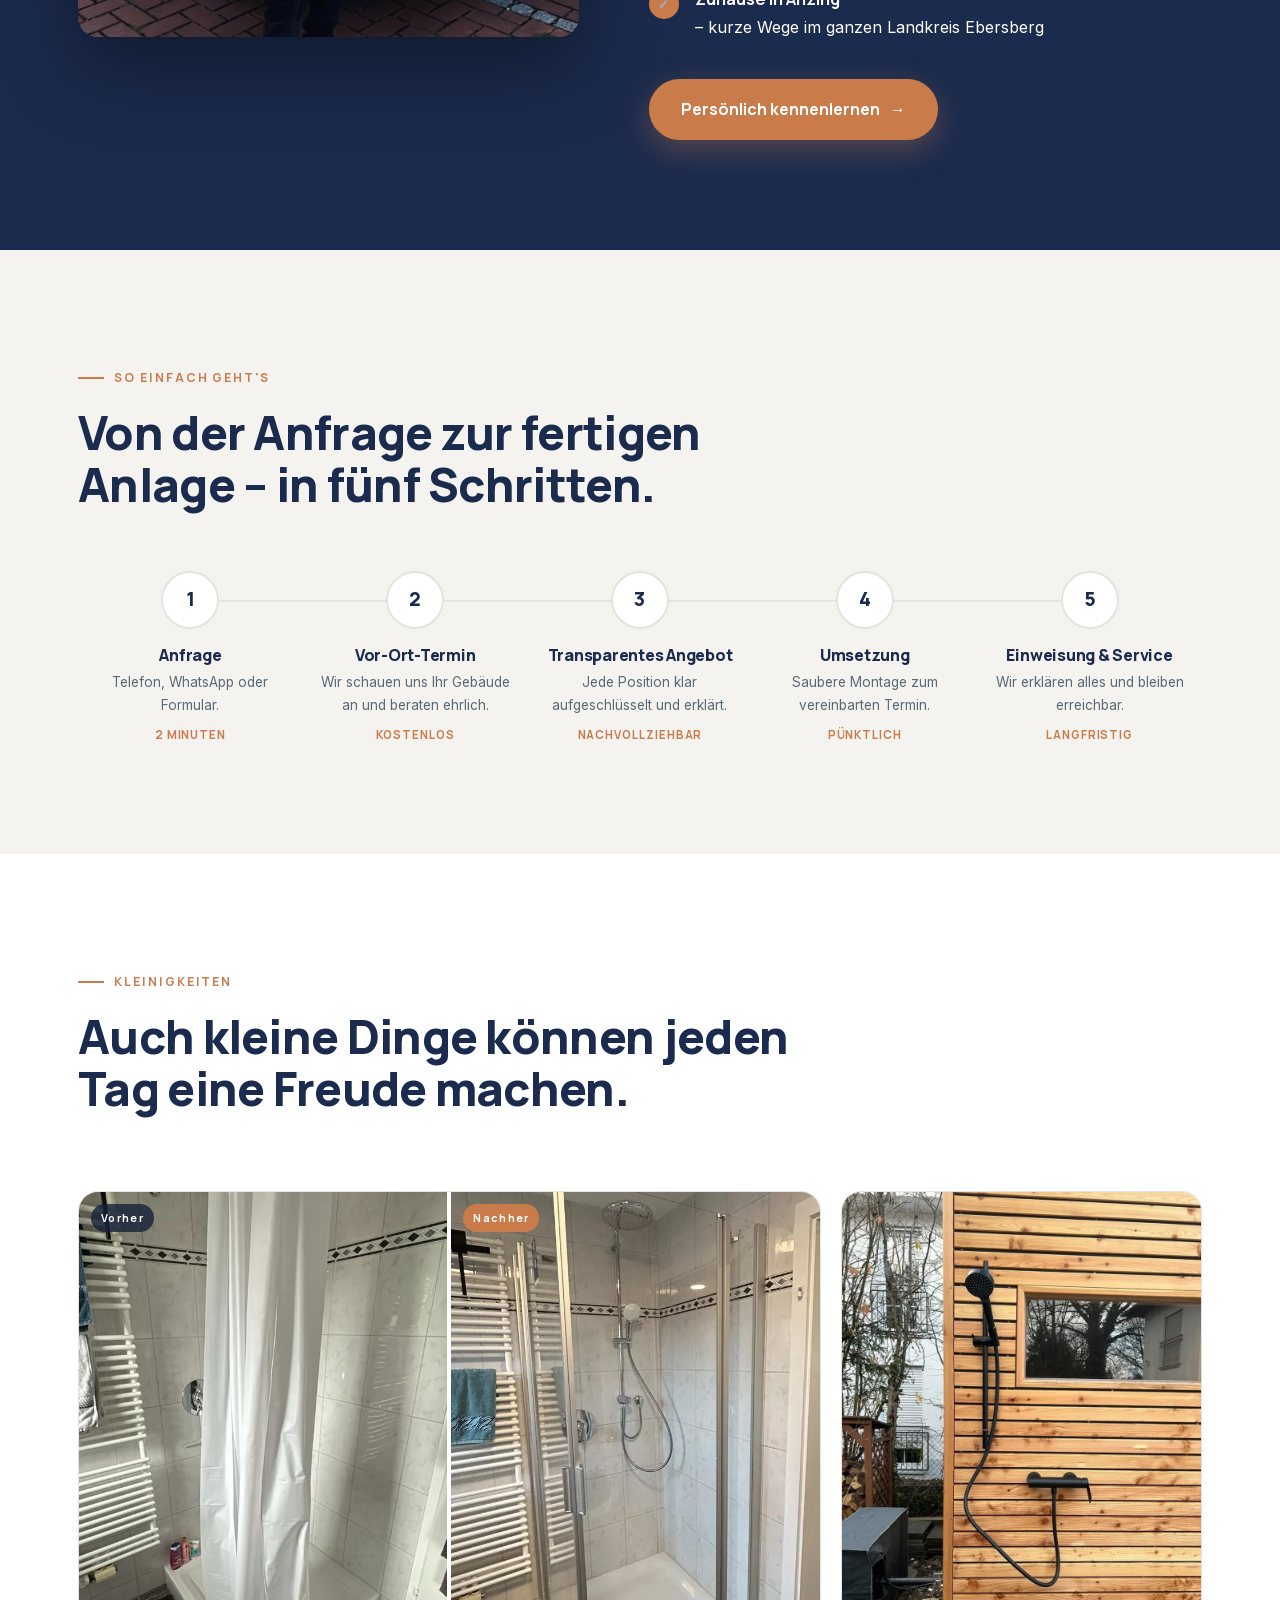
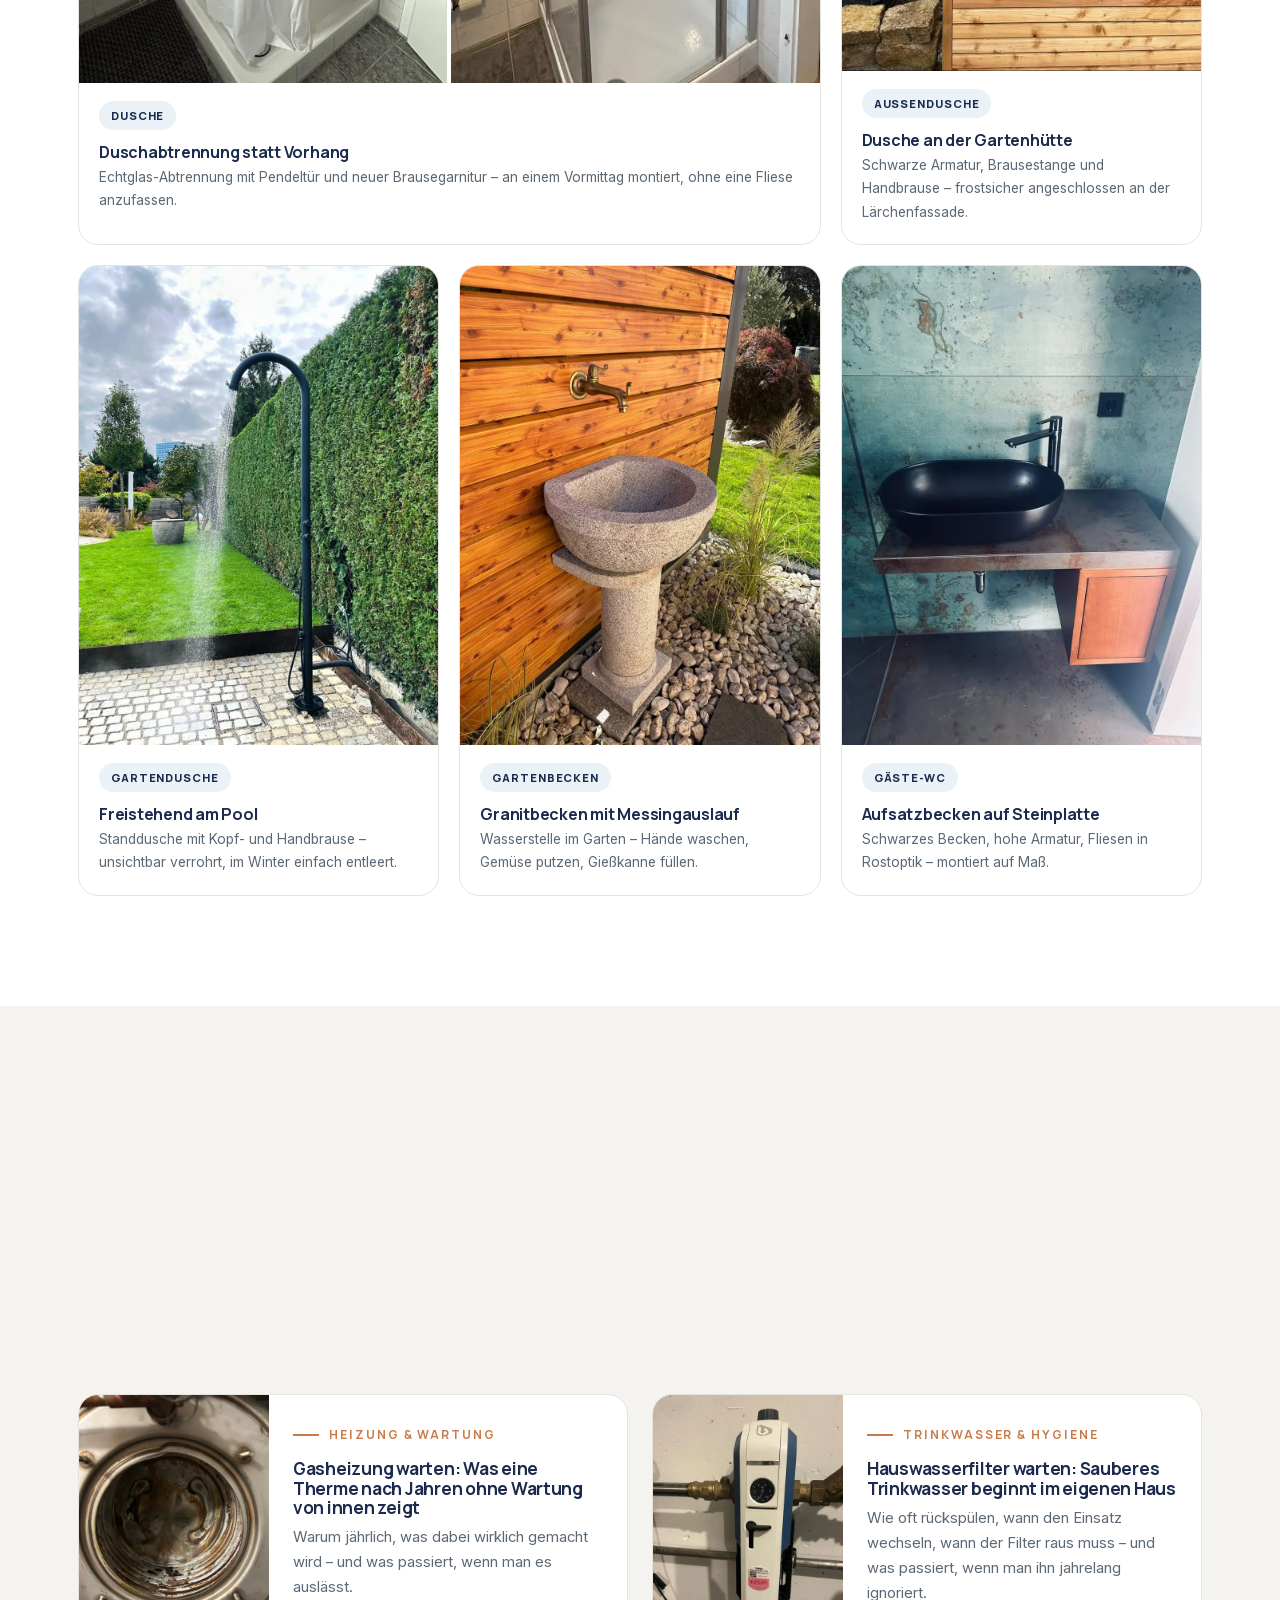
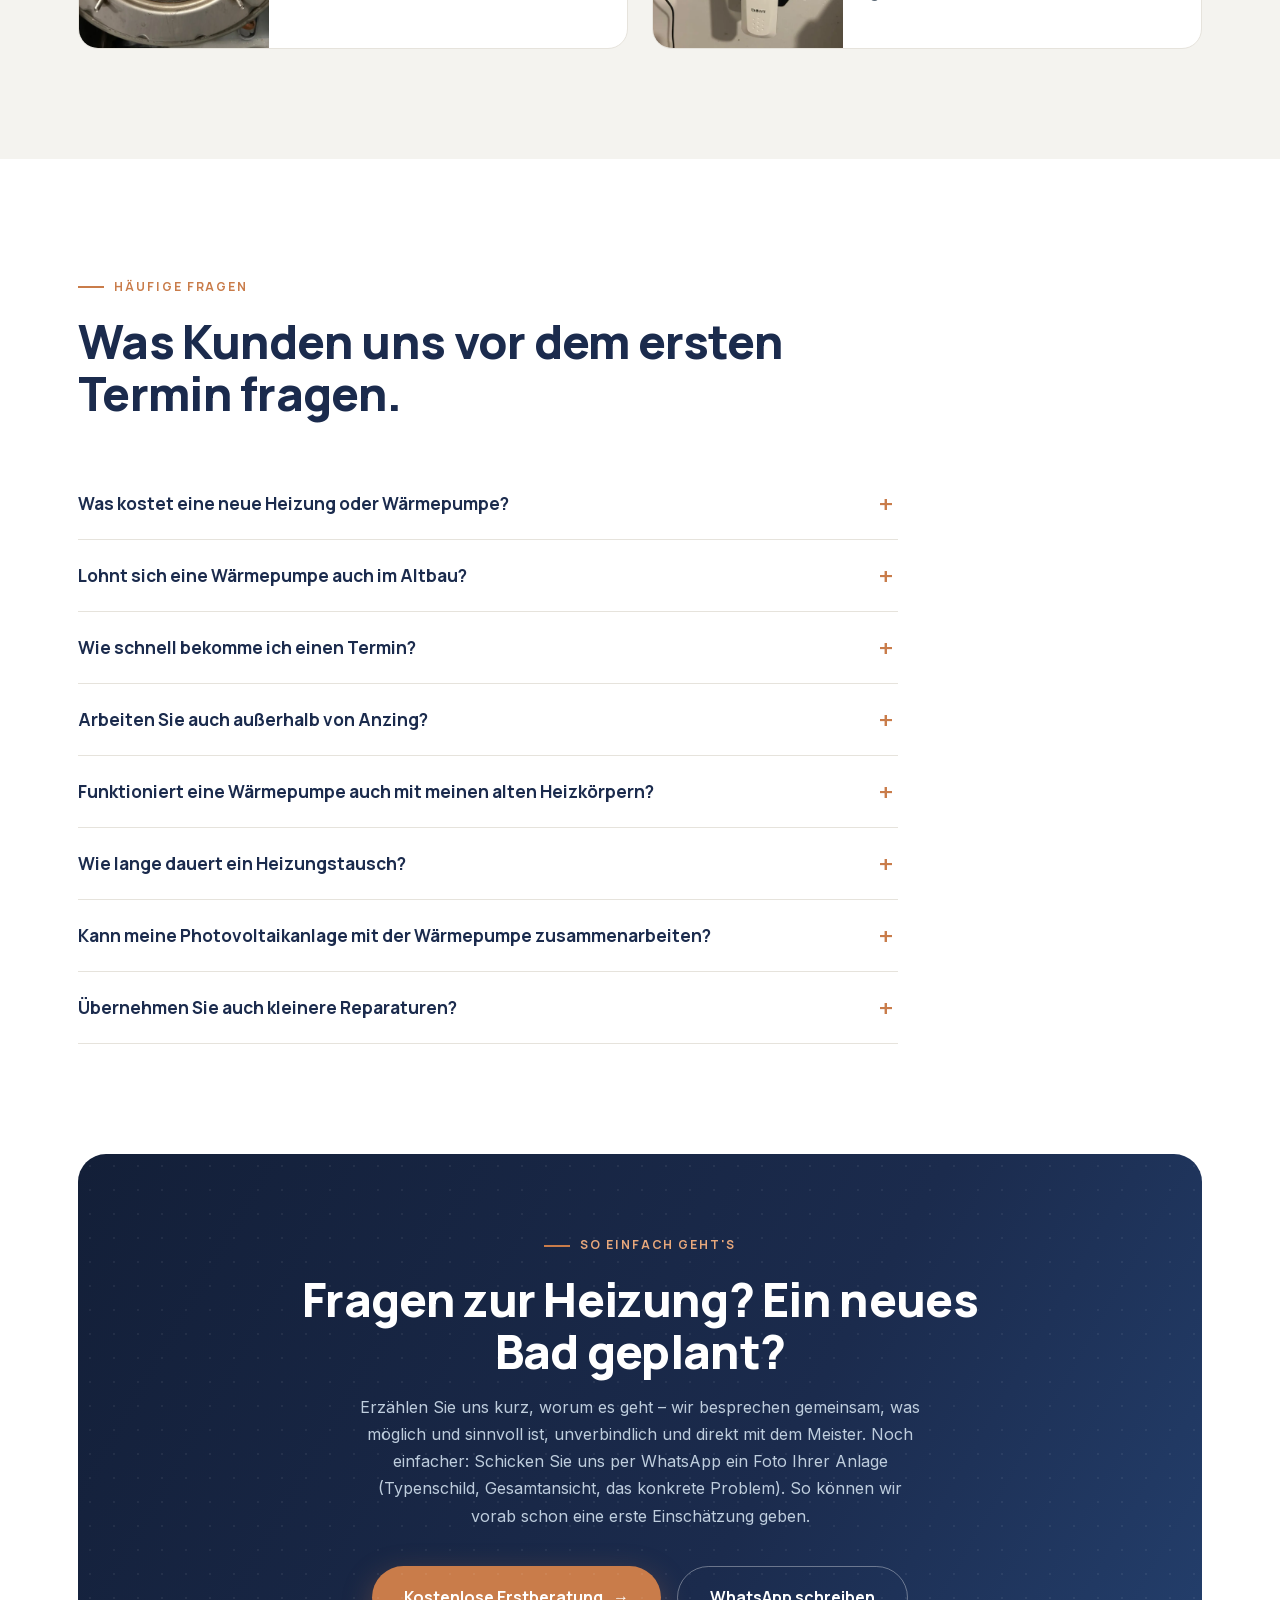
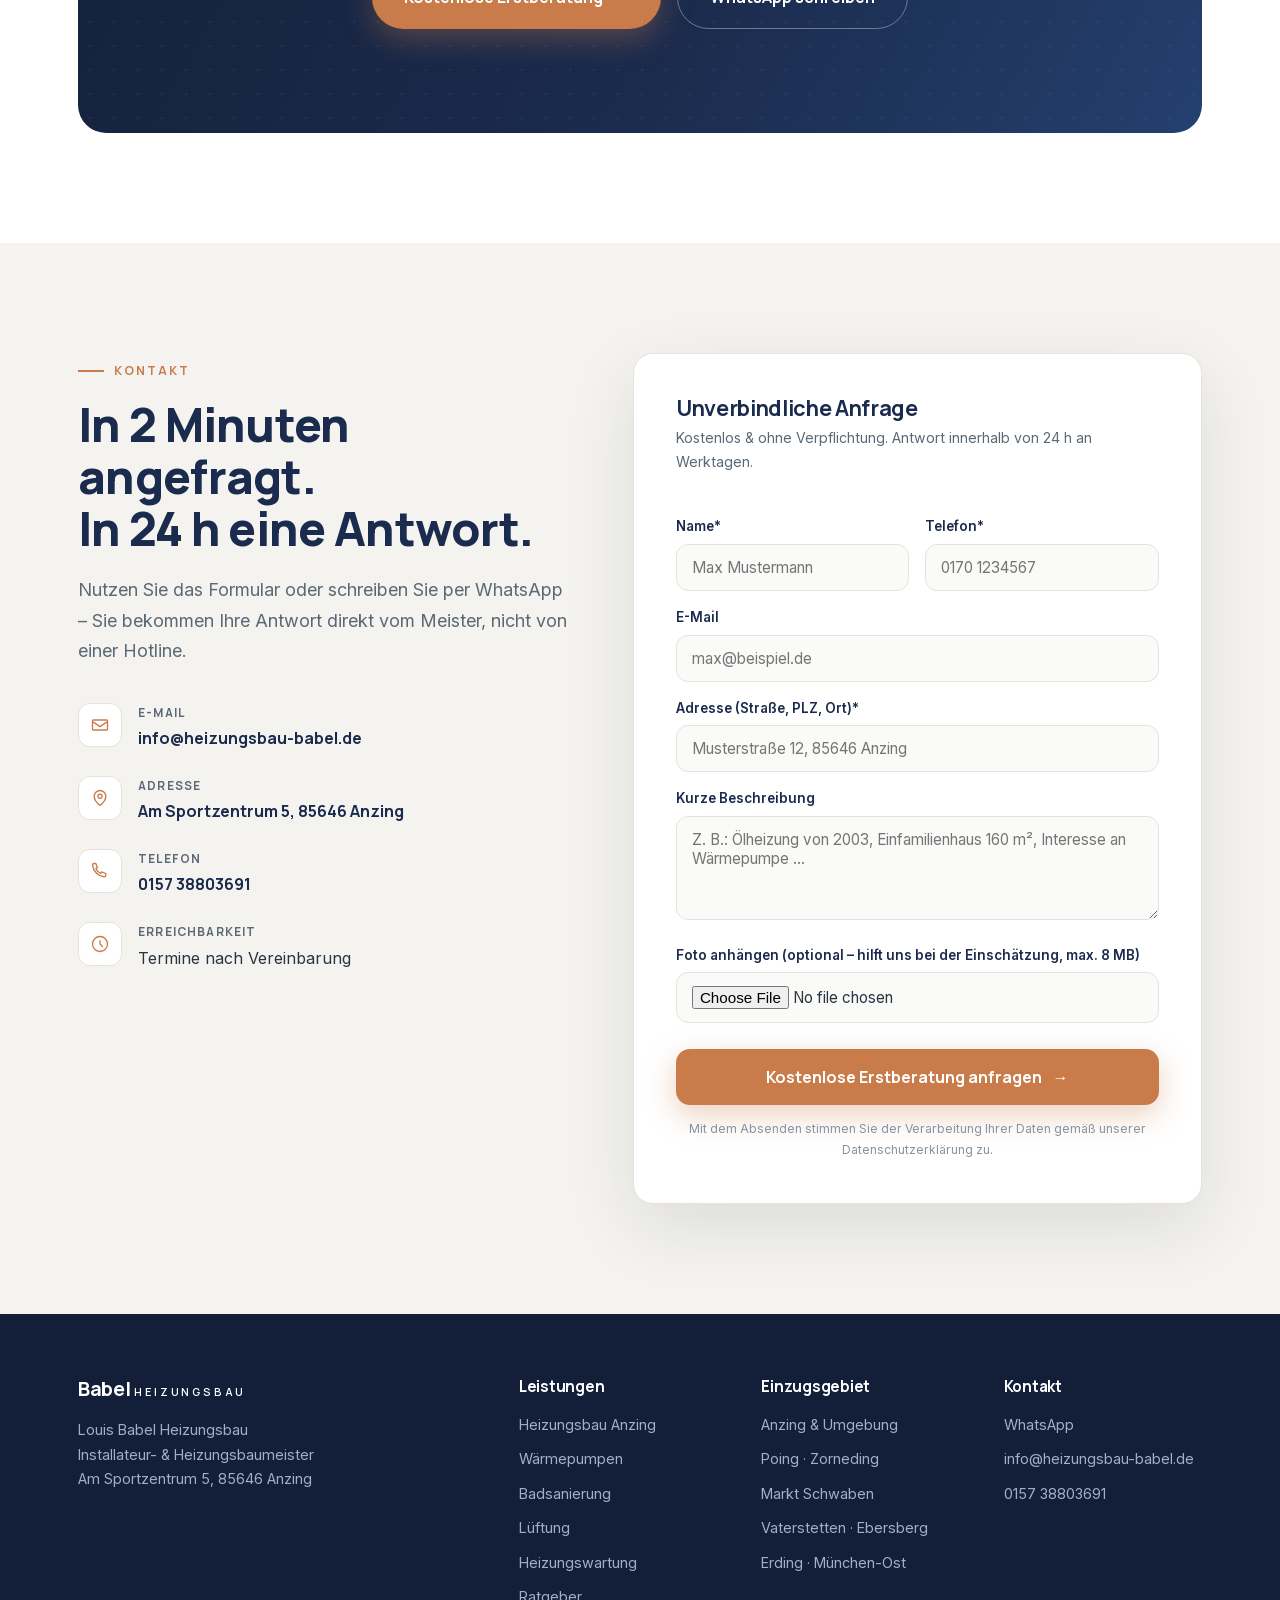
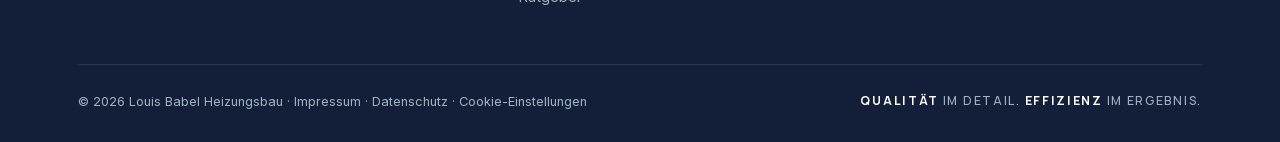
==== commit 8e050bb6: "Google Tag Manager + GA4 mit Consent-Banner (Consent Mode v2), Events, Datenschutz ergaenzt Co-Autho" ====
--- a/index.html
+++ b/index.html
@@ -18,6 +18,7 @@
 <link rel="preload" href="/fonts/manrope-latin.woff2" as="font" type="font/woff2" crossorigin>
 <link rel="preload" href="/fonts/inter-latin.woff2" as="font" type="font/woff2" crossorigin>
 <link rel="stylesheet" href="/fonts/fonts.css">
+<script src="/consent.js" defer></script>
 <style>
 :root{
   --marine:#1B2B4D; --marine-dark:#131F38; --marine-soft:#24406E;
@@ -286,6 +287,16 @@
   .f-row{grid-template-columns:1fr}
   .cta-inner{padding:54px 26px}
 }
+
+#hb-consent{position:fixed;left:16px;right:16px;bottom:16px;z-index:300;display:flex;justify-content:center;pointer-events:none}
+#hb-consent .hbc-box{pointer-events:auto;max-width:720px;width:100%;background:#fff;border:1px solid var(--linie);border-radius:18px;box-shadow:0 24px 70px rgba(19,31,56,.22);padding:20px 22px;display:flex;gap:18px;align-items:center;flex-wrap:wrap}
+#hb-consent p{margin:0;flex:1 1 360px;font-size:.92rem;line-height:1.55;color:var(--text)}
+#hb-consent a{color:var(--blau)}
+#hb-consent .hbc-btns{display:flex;gap:10px;flex:0 0 auto}
+#hb-consent button{font-family:'Manrope',sans-serif;font-weight:700;font-size:.9rem;padding:11px 18px;border-radius:100px;cursor:pointer;border:1.5px solid var(--marine)}
+#hb-consent .hbc-accept{background:var(--kupfer);border-color:var(--kupfer);color:#fff}
+#hb-consent .hbc-decline{background:#fff;color:var(--marine)}
+@media(max-width:700px){#hb-consent{bottom:84px}#hb-consent .hbc-btns{width:100%}#hb-consent button{flex:1}}
 </style>
 </head>
 <body>
@@ -622,7 +633,7 @@
       <div><h4>Kontakt</h4><ul><li><a href="https://wa.me/4915738803691">WhatsApp</a></li><li><a href="mailto:info@heizungsbau-babel.de">info@heizungsbau-babel.de</a></li><li><a href="tel:+4915738803691">0157 38803691</a></li></ul></div>
     </div>
     <div class="f-bottom">
-      <span>© 2026 Louis Babel Heizungsbau · <a href="/impressum/">Impressum</a> · <a href="/datenschutz/">Datenschutz</a></span>
+      <span>© 2026 Louis Babel Heizungsbau · <a href="/impressum/">Impressum</a> · <a href="/datenschutz/">Datenschutz</a> · <a href="#" onclick="hbOpenConsent();return false">Cookie-Einstellungen</a></span>
       <span class="f-claim"><b>Qualität</b> im Detail. <b>Effizienz</b> im Ergebnis.</span>
     </div>
   </div>
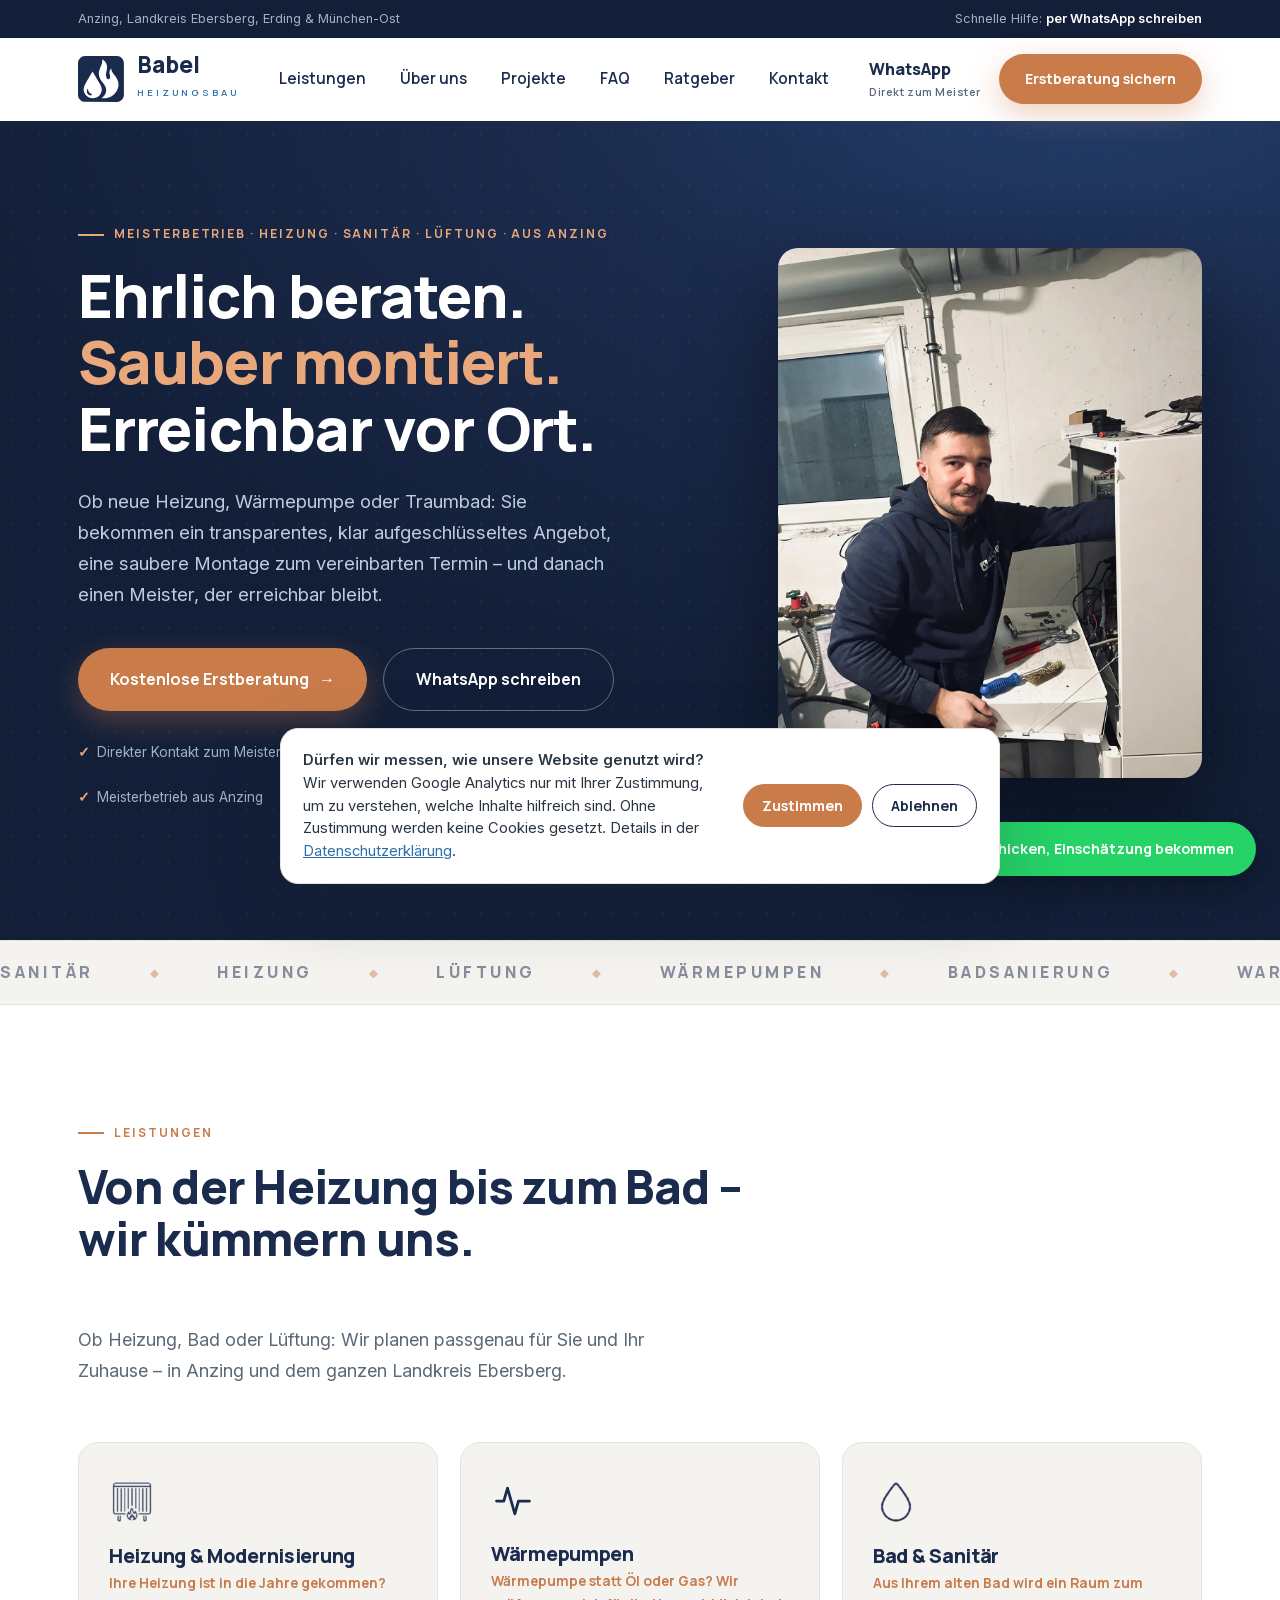
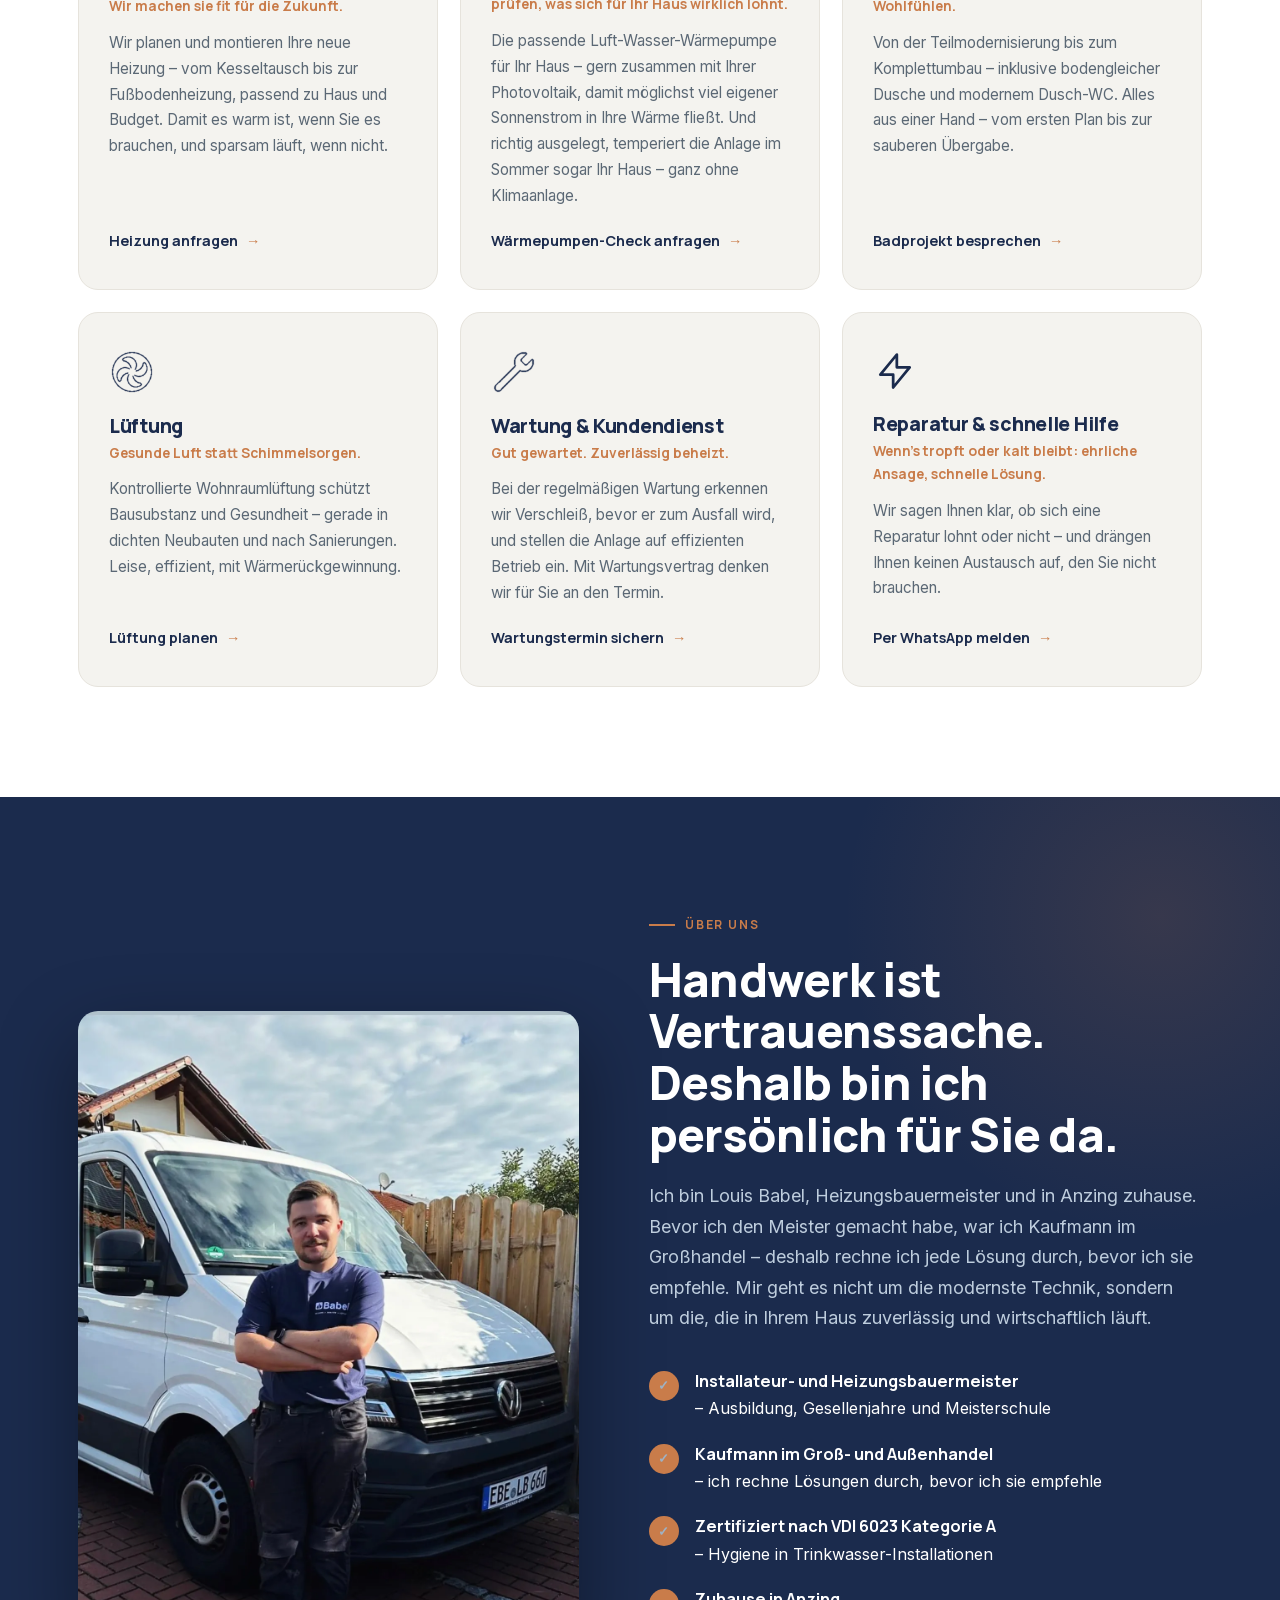
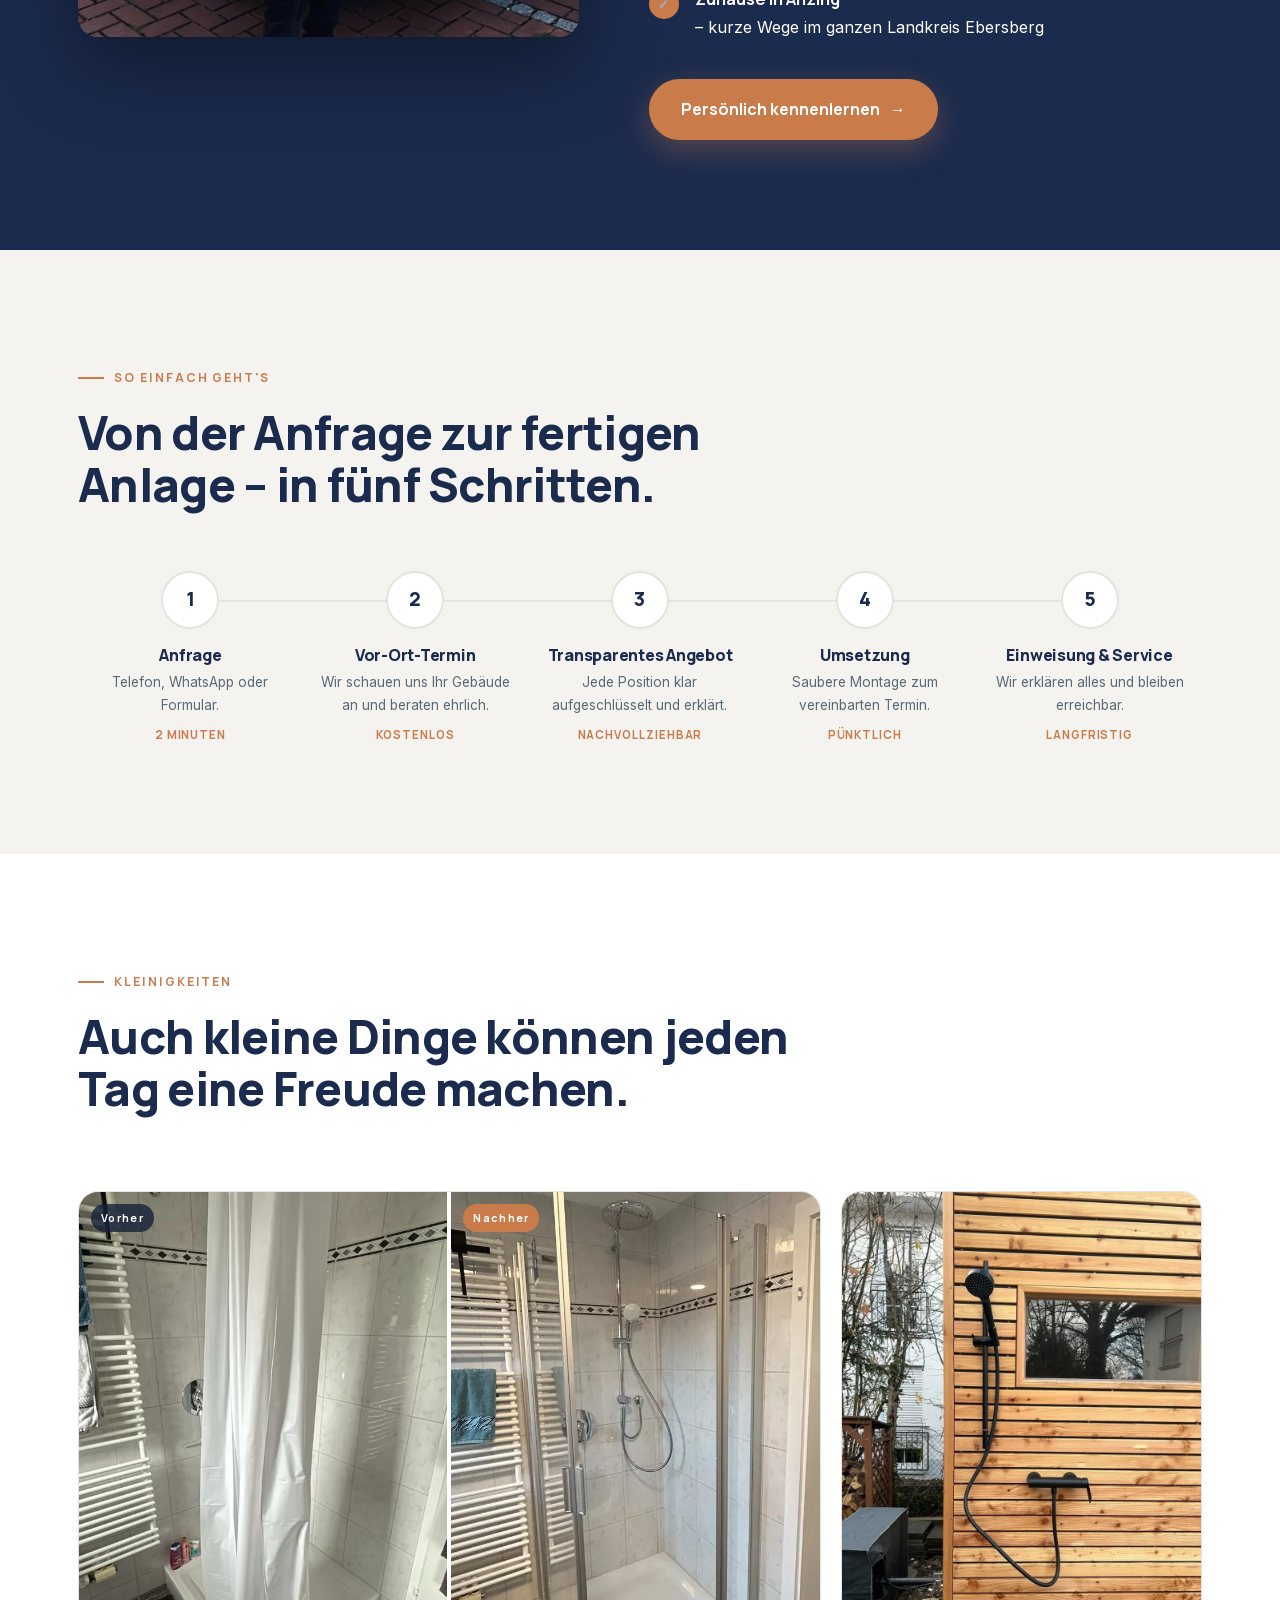
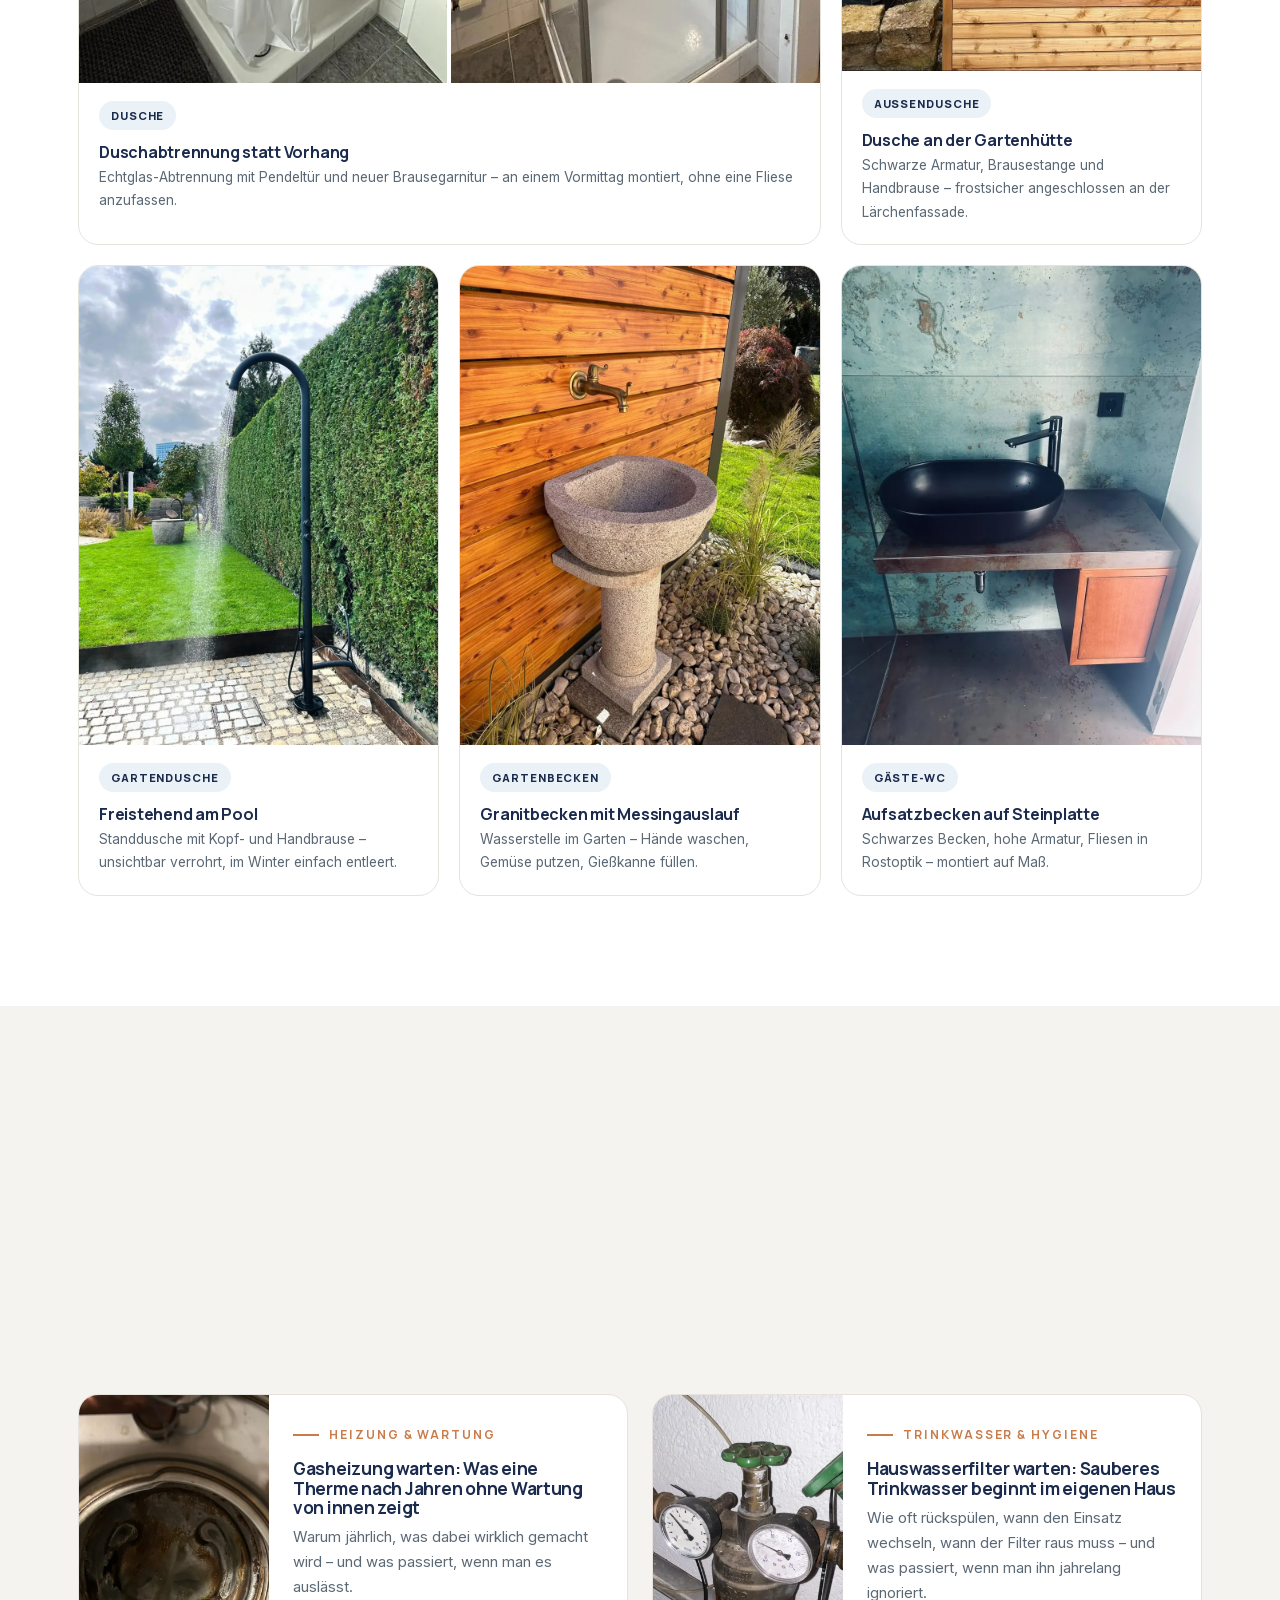
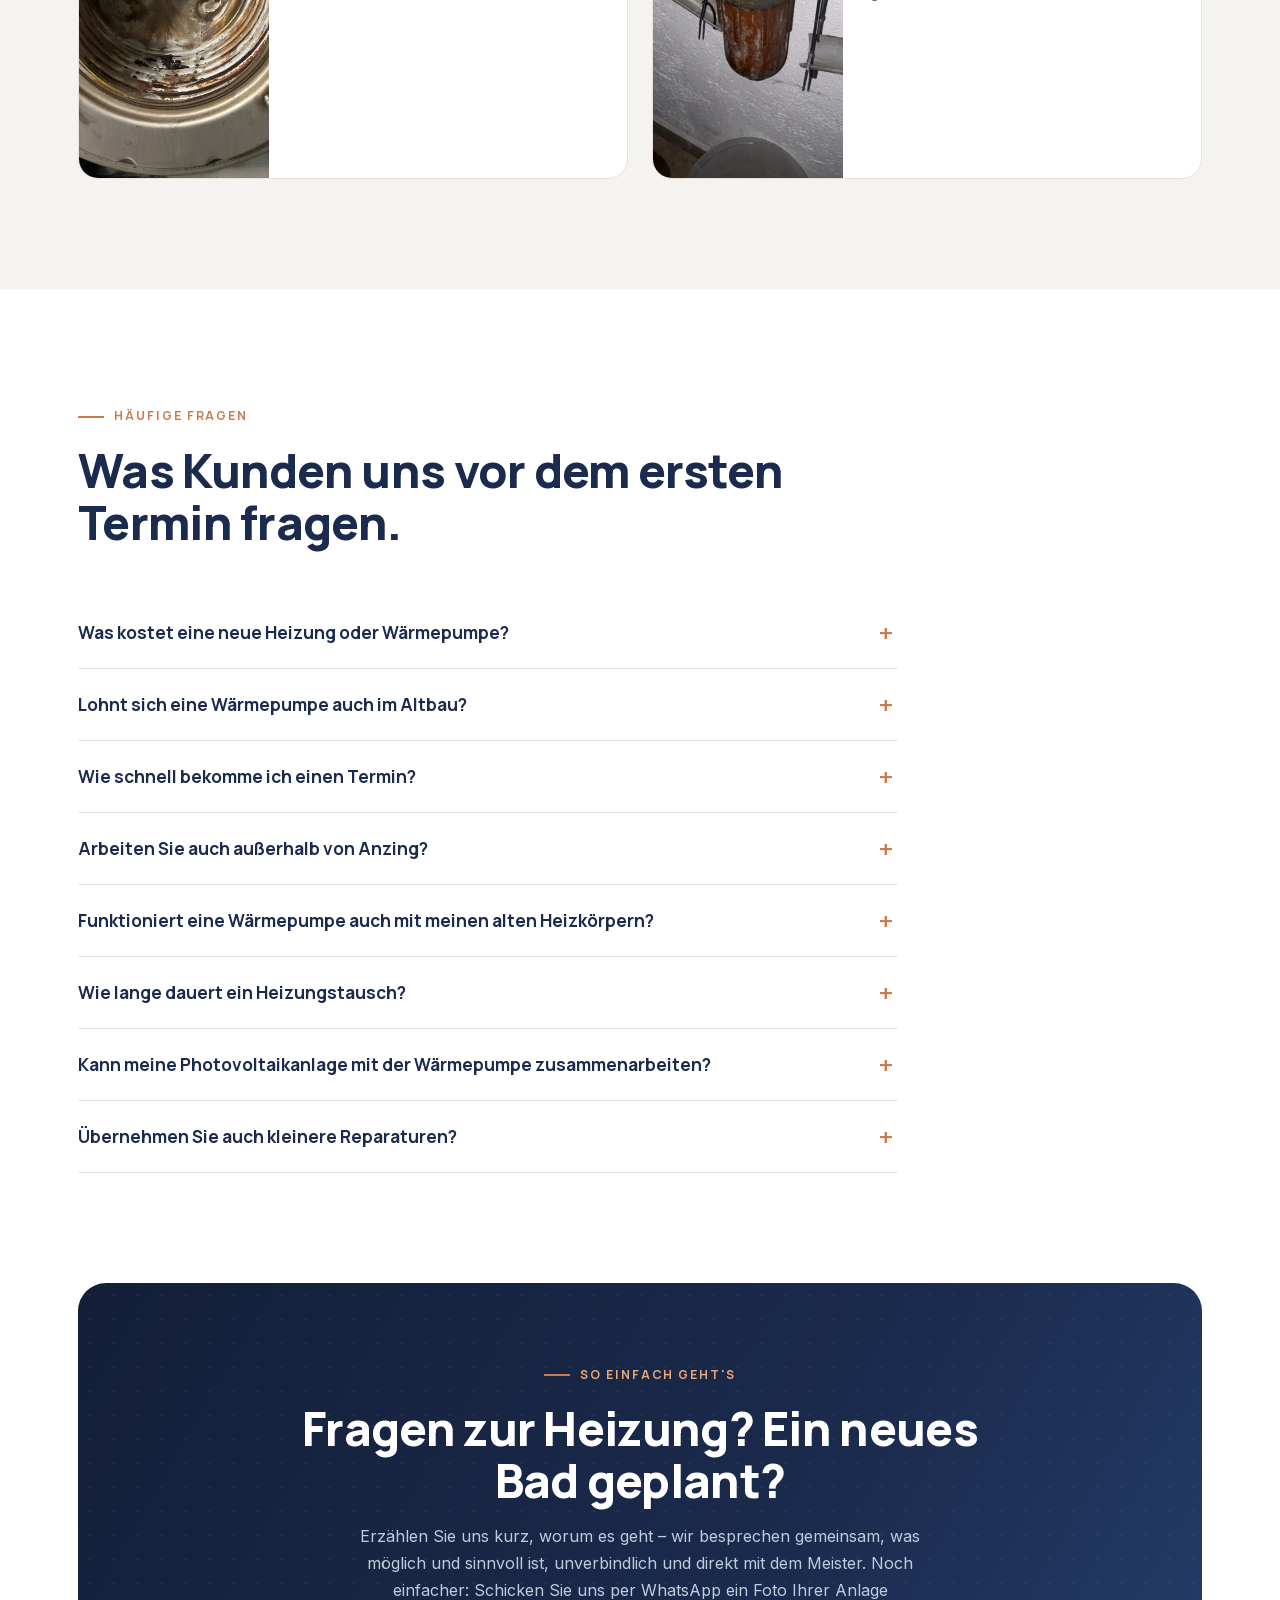
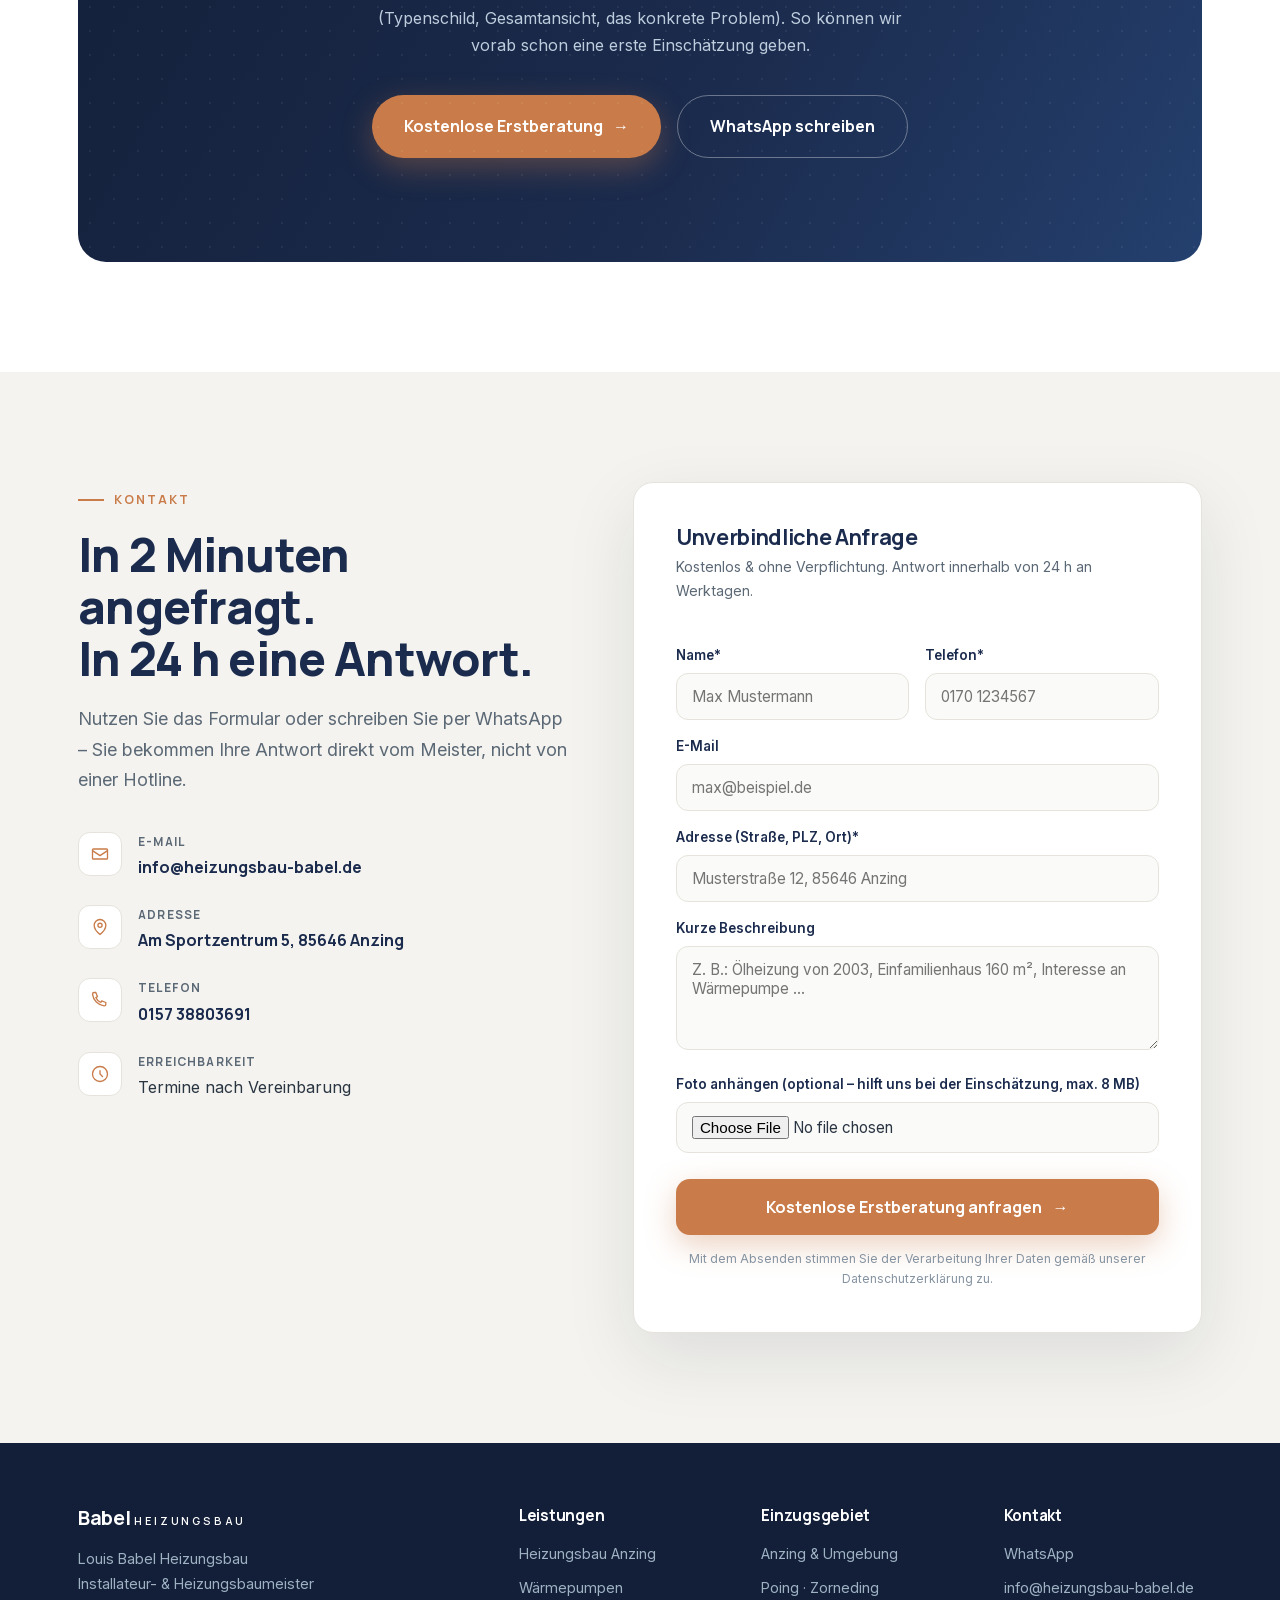
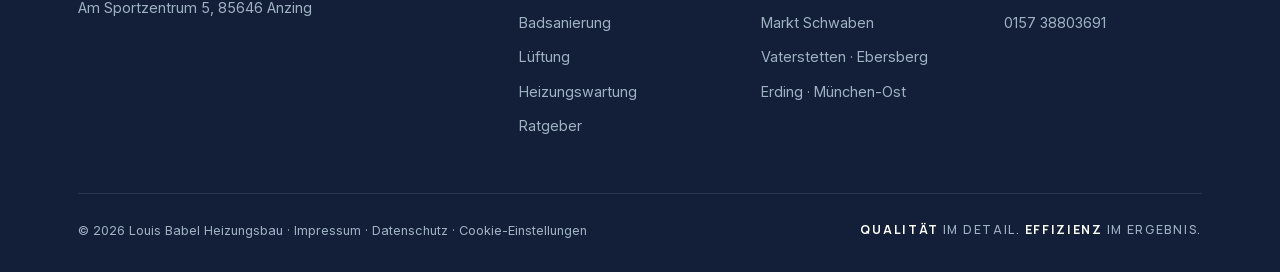
==== commit 40bca3b2: "Ratgeber-Karte Hauswasserfilter: altes Filterbild als Teaser Co-Authored-By: Claude Fable 5.1 <norep" ====
--- a/index.html
+++ b/index.html
@@ -523,7 +523,7 @@
         <div><span class="kicker">Heizung &amp; Wartung</span><h3>Gasheizung warten: Was eine Therme nach Jahren ohne Wartung von innen zeigt</h3><p>Warum jährlich, was dabei wirklich gemacht wird – und was passiert, wenn man es auslässt.</p></div>
       </a>
       <a class="blog-card reveal d1" href="/blog/hauswasserfilter-trinkwasserhygiene/">
-        <picture><source srcset="images/blog-hauswasserfilter-bwt-modern.webp" type="image/webp"><img src="images/blog-hauswasserfilter-bwt-modern.jpg" alt="Moderner Hauswasserfilter mit Druckminderer" loading="lazy" width="1000" height="1333"></picture>
+        <picture><source srcset="images/blog-hauswasserfilter-alt-verkalkt.webp" type="image/webp"><img src="/images/blog-hauswasserfilter-alt-verkalkt.jpg" alt="Alter, verkalkter Hauswasserfilter mit Druckminderer" loading="lazy" width="662" height="1333"></picture>
         <div><span class="kicker">Trinkwasser &amp; Hygiene</span><h3>Hauswasserfilter warten: Sauberes Trinkwasser beginnt im eigenen Haus</h3><p>Wie oft rückspülen, wann den Einsatz wechseln, wann der Filter raus muss – und was passiert, wenn man ihn jahrelang ignoriert.</p></div>
       </a>
     </div>
